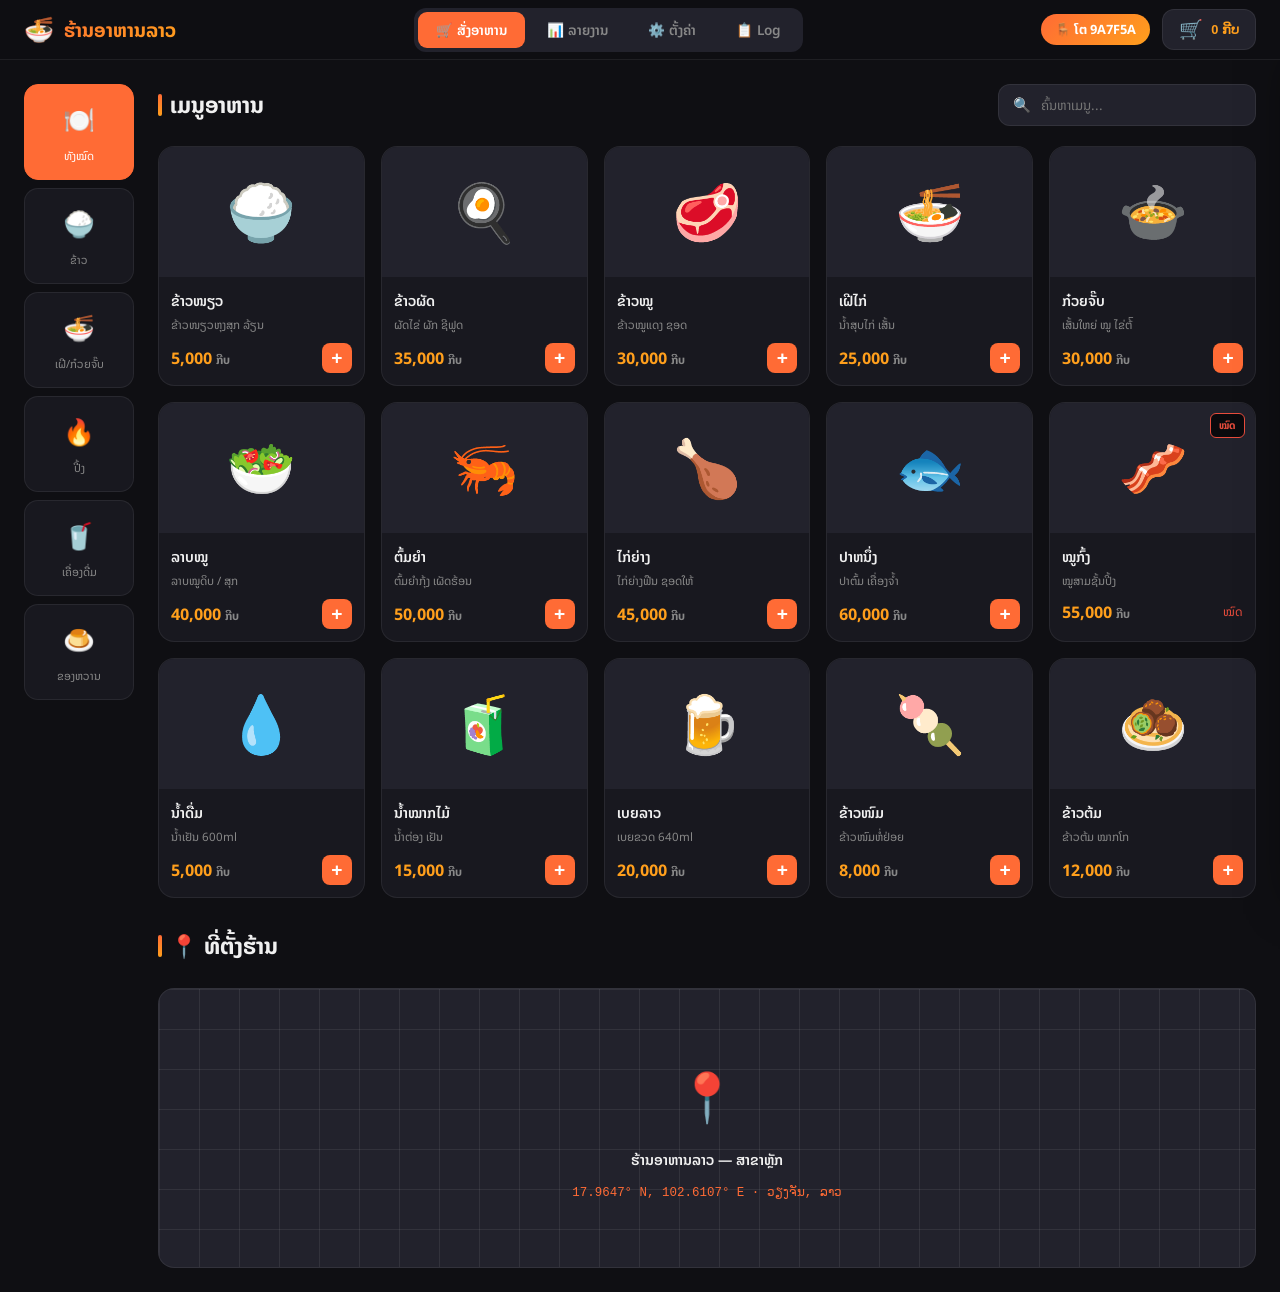
==== index.html @ a99fbfde "Add files via upload" ====
<!DOCTYPE html>
<html lang="lo">
<head>
<meta charset="UTF-8">
<meta name="viewport" content="width=device-width, initial-scale=1.0">
<title>Self-Ordering POS System</title>
<link href="https://fonts.googleapis.com/css2?family=Noto+Sans+Lao:wght@300;400;600;700&family=Noto+Sans:wght@300;400;600;700&display=swap" rel="stylesheet">
<style>
  :root {
    --bg: #0f0f13;
    --surface: #18181f;
    --surface2: #22222c;
    --accent: #ff6b35;
    --accent2: #ff9f1c;
    --green: #2ecc71;
    --red: #e74c3c;
    --blue: #3498db;
    --text: #f0f0f0;
    --muted: #888;
    --border: rgba(255,255,255,0.07);
    --radius: 16px;
    --card-shadow: 0 8px 32px rgba(0,0,0,0.4);
  }

  * { margin:0; padding:0; box-sizing:border-box; }

  body {
    font-family: 'Noto Sans Lao', 'Noto Sans', sans-serif;
    background: var(--bg);
    color: var(--text);
    min-height: 100vh;
    overflow-x: hidden;
  }

  /* ===== TOP NAV ===== */
  .topbar {
    position: fixed; top:0; left:0; right:0; z-index:100;
    background: rgba(15,15,19,0.92);
    backdrop-filter: blur(16px);
    border-bottom: 1px solid var(--border);
    display: flex; align-items: center; justify-content: space-between;
    padding: 0 24px; height: 60px;
  }

  .topbar-logo {
    display: flex; align-items: center; gap: 10px;
    font-size: 1.2rem; font-weight: 700;
    background: linear-gradient(135deg, var(--accent), var(--accent2));
    -webkit-background-clip: text; -webkit-text-fill-color: transparent;
  }

  .topbar-logo .icon { font-size: 1.5rem; -webkit-text-fill-color: initial; }

  .topbar-center {
    display: flex; align-items: center; gap: 4px;
    background: var(--surface2); border-radius: 12px; padding: 4px;
  }

  .nav-btn {
    padding: 7px 18px; border-radius: 9px; border: none; cursor: pointer;
    font-family: inherit; font-size: 0.85rem; font-weight: 600;
    color: var(--muted); background: transparent;
    transition: all 0.2s;
  }
  .nav-btn.active { background: var(--accent); color: white; }
  .nav-btn:hover:not(.active) { color: var(--text); background: var(--surface); }

  .topbar-right {
    display: flex; align-items: center; gap: 12px;
  }

  .table-badge {
    background: linear-gradient(135deg, var(--accent), var(--accent2));
    color: white; padding: 5px 14px; border-radius: 20px;
    font-size: 0.8rem; font-weight: 700;
  }

  .cart-btn {
    position: relative; background: var(--surface2);
    border: 1px solid var(--border); border-radius: 12px;
    padding: 8px 16px; cursor: pointer; color: var(--text);
    font-size: 1.2rem; transition: all 0.2s;
    display: flex; align-items: center; gap: 8px;
  }
  .cart-btn:hover { background: var(--accent); border-color: var(--accent); }
  .cart-count {
    position: absolute; top: -6px; right: -6px;
    background: var(--red); color: white;
    width: 20px; height: 20px; border-radius: 50%;
    font-size: 0.7rem; font-weight: 700;
    display: flex; align-items: center; justify-content: center;
    display: none;
  }
  .cart-total { font-size: 0.8rem; font-weight: 700; color: var(--accent2); }

  /* ===== MAIN LAYOUT ===== */
  .main { display: flex; padding-top: 60px; min-height: 100vh; }

  /* ===== PAGE MANAGER ===== */
  .page { display: none; width: 100%; padding: 24px; }
  .page.active { display: block; }

  /* ===== HOME / SELF-ORDER PAGE ===== */
  .self-order-layout { display: flex; gap: 24px; max-width: 1400px; margin: 0 auto; }

  /* Category sidebar */
  .cat-sidebar {
    width: 110px; flex-shrink: 0;
    display: flex; flex-direction: column; gap: 8px;
    position: sticky; top: 80px; height: fit-content;
  }

  .cat-item {
    display: flex; flex-direction: column; align-items: center; gap: 6px;
    padding: 14px 8px; border-radius: 14px;
    background: var(--surface); border: 1px solid var(--border);
    cursor: pointer; transition: all 0.2s; text-align: center;
  }
  .cat-item:hover { border-color: var(--accent); }
  .cat-item.active { background: var(--accent); border-color: var(--accent); }
  .cat-item .cat-icon { font-size: 1.6rem; }
  .cat-item .cat-name { font-size: 0.7rem; color: var(--muted); }
  .cat-item.active .cat-name { color: white; }

  /* Menu grid */
  .menu-area { flex: 1; }

  .section-header {
    display: flex; align-items: center; justify-content: space-between;
    margin-bottom: 20px;
  }
  .section-title {
    font-size: 1.4rem; font-weight: 700;
    display: flex; align-items: center; gap: 8px;
  }
  .section-title::before {
    content: ''; display: block;
    width: 4px; height: 22px; border-radius: 4px;
    background: linear-gradient(to bottom, var(--accent), var(--accent2));
  }

  .search-bar {
    display: flex; align-items: center; gap: 10px;
    background: var(--surface2); border: 1px solid var(--border);
    border-radius: 12px; padding: 8px 14px;
    color: var(--muted); font-size: 0.9rem;
  }
  .search-bar input {
    background: none; border: none; outline: none;
    color: var(--text); font-family: inherit; width: 200px;
  }

  .menu-grid {
    display: grid; grid-template-columns: repeat(auto-fill, minmax(170px, 1fr));
    gap: 16px;
  }

  .menu-card {
    background: var(--surface); border: 1px solid var(--border);
    border-radius: var(--radius); overflow: hidden;
    cursor: pointer; transition: all 0.25s;
    position: relative;
  }
  .menu-card:hover { transform: translateY(-4px); border-color: var(--accent); box-shadow: 0 12px 40px rgba(255,107,53,0.2); }

  .menu-img {
    width: 100%; height: 130px; object-fit: cover;
    background: var(--surface2);
    display: flex; align-items: center; justify-content: center;
    font-size: 3.5rem;
  }

  .menu-info { padding: 12px; }
  .menu-name { font-size: 0.9rem; font-weight: 600; margin-bottom: 4px; }
  .menu-desc { font-size: 0.72rem; color: var(--muted); margin-bottom: 10px; line-height: 1.4; }
  .menu-footer { display: flex; align-items: center; justify-content: space-between; }
  .menu-price { font-size: 1rem; font-weight: 700; color: var(--accent2); }
  .menu-price span { font-size: 0.72rem; color: var(--muted); }

  .add-btn {
    width: 30px; height: 30px; border-radius: 8px;
    background: var(--accent); border: none; cursor: pointer;
    color: white; font-size: 1.2rem; font-weight: 700;
    display: flex; align-items: center; justify-content: center;
    transition: all 0.2s;
  }
  .add-btn:hover { background: var(--accent2); transform: scale(1.1); }

  .sold-out-badge {
    position: absolute; top: 10px; right: 10px;
    background: rgba(0,0,0,0.7); color: var(--red);
    font-size: 0.65rem; font-weight: 700; padding: 3px 8px; border-radius: 6px;
    border: 1px solid var(--red);
  }

  /* ===== CART PANEL ===== */
  .cart-panel {
    position: fixed; right: -420px; top: 60px; bottom: 0;
    width: 400px; background: var(--surface);
    border-left: 1px solid var(--border);
    transition: right 0.35s cubic-bezier(.4,0,.2,1);
    z-index: 90; display: flex; flex-direction: column;
    box-shadow: -8px 0 40px rgba(0,0,0,0.5);
  }
  .cart-panel.open { right: 0; }

  .cart-header {
    padding: 20px; border-bottom: 1px solid var(--border);
    display: flex; align-items: center; justify-content: space-between;
  }
  .cart-title { font-size: 1.1rem; font-weight: 700; }
  .close-cart { background: var(--surface2); border: none; color: var(--muted); width: 32px; height: 32px; border-radius: 8px; cursor: pointer; font-size: 1.1rem; }

  .cart-items { flex:1; overflow-y: auto; padding: 16px; display: flex; flex-direction: column; gap: 12px; }

  .cart-item {
    display: flex; align-items: center; gap: 12px;
    background: var(--surface2); border-radius: 12px; padding: 12px;
    border: 1px solid var(--border);
  }
  .ci-emoji { font-size: 2rem; }
  .ci-info { flex: 1; }
  .ci-name { font-size: 0.88rem; font-weight: 600; }
  .ci-price { font-size: 0.8rem; color: var(--accent2); margin-top: 2px; }
  .ci-controls { display: flex; align-items: center; gap: 8px; }
  .ci-btn {
    width: 26px; height: 26px; border-radius: 6px; border: none;
    background: var(--surface); color: var(--text); cursor: pointer; font-size: 0.9rem;
    display: flex; align-items: center; justify-content: center;
  }
  .ci-btn:hover { background: var(--accent); }
  .ci-qty { font-size: 0.9rem; font-weight: 700; min-width: 20px; text-align: center; }

  .cart-empty { text-align: center; padding: 60px 20px; color: var(--muted); }
  .cart-empty .empty-icon { font-size: 4rem; margin-bottom: 12px; }

  .cart-footer { padding: 20px; border-top: 1px solid var(--border); }
  .cart-summary { margin-bottom: 16px; }
  .summary-row { display: flex; justify-content: space-between; margin-bottom: 8px; font-size: 0.88rem; color: var(--muted); }
  .summary-row.total { font-size: 1.1rem; font-weight: 700; color: var(--text); border-top: 1px solid var(--border); padding-top: 10px; }
  .summary-row.total .val { color: var(--accent2); }

  .order-btn {
    width: 100%; padding: 15px; border-radius: 14px; border: none;
    background: linear-gradient(135deg, var(--accent), var(--accent2));
    color: white; font-size: 1rem; font-weight: 700; cursor: pointer;
    font-family: inherit; transition: all 0.2s;
    display: flex; align-items: center; justify-content: center; gap: 8px;
  }
  .order-btn:hover { transform: translateY(-2px); box-shadow: 0 8px 24px rgba(255,107,53,0.4); }

  /* ===== REPORTS PAGE ===== */
  .stats-grid {
    display: grid; grid-template-columns: repeat(auto-fit, minmax(220px, 1fr));
    gap: 16px; margin-bottom: 28px;
  }

  .stat-card {
    background: var(--surface); border: 1px solid var(--border);
    border-radius: var(--radius); padding: 20px;
    position: relative; overflow: hidden;
  }
  .stat-card::before {
    content: ''; position: absolute; right: -20px; top: -20px;
    width: 80px; height: 80px; border-radius: 50%;
    background: var(--accent); opacity: 0.08;
  }
  .stat-icon { font-size: 1.8rem; margin-bottom: 10px; }
  .stat-label { font-size: 0.78rem; color: var(--muted); margin-bottom: 6px; }
  .stat-value { font-size: 1.8rem; font-weight: 700; color: var(--accent2); }
  .stat-change { font-size: 0.75rem; color: var(--green); margin-top: 4px; }

  .orders-table {
    background: var(--surface); border: 1px solid var(--border);
    border-radius: var(--radius); overflow: hidden;
  }
  .table-title { padding: 18px 20px; font-weight: 700; border-bottom: 1px solid var(--border); display: flex; justify-content: space-between; align-items: center; }

  table { width: 100%; border-collapse: collapse; }
  th {
    text-align: left; padding: 12px 20px;
    font-size: 0.75rem; color: var(--muted); text-transform: uppercase; letter-spacing: 0.05em;
    border-bottom: 1px solid var(--border);
  }
  td { padding: 14px 20px; font-size: 0.88rem; border-bottom: 1px solid rgba(255,255,255,0.04); }
  tr:last-child td { border-bottom: none; }
  tr:hover td { background: rgba(255,255,255,0.02); }

  .status-badge {
    padding: 3px 10px; border-radius: 20px; font-size: 0.72rem; font-weight: 600;
  }
  .status-done { background: rgba(46,204,113,0.15); color: var(--green); }
  .status-pending { background: rgba(255,159,28,0.15); color: var(--accent2); }
  .status-cancel { background: rgba(231,76,60,0.15); color: var(--red); }

  /* ===== SETTINGS PAGE ===== */
  .settings-layout { display: grid; grid-template-columns: 1fr 1fr; gap: 24px; max-width: 1000px; }

  .settings-card {
    background: var(--surface); border: 1px solid var(--border);
    border-radius: var(--radius); overflow: hidden;
  }
  .settings-card-header {
    padding: 18px 20px; border-bottom: 1px solid var(--border);
    font-weight: 700; display: flex; align-items: center; gap: 8px;
  }

  .form-group { padding: 16px 20px; border-bottom: 1px solid var(--border); }
  .form-label { font-size: 0.78rem; color: var(--muted); margin-bottom: 8px; }
  .form-input {
    width: 100%; background: var(--surface2); border: 1px solid var(--border);
    border-radius: 10px; padding: 10px 14px; color: var(--text);
    font-family: inherit; font-size: 0.88rem; outline: none;
    transition: border-color 0.2s;
  }
  .form-input:focus { border-color: var(--accent); }

  .save-btn {
    margin: 16px 20px; padding: 10px 24px; border-radius: 10px; border: none;
    background: var(--accent); color: white; font-weight: 700;
    font-family: inherit; cursor: pointer; font-size: 0.88rem;
    transition: all 0.2s;
  }
  .save-btn:hover { background: var(--accent2); }

  /* ===== LOG PAGE ===== */
  .log-container {
    background: var(--surface); border: 1px solid var(--border);
    border-radius: var(--radius); padding: 20px; max-height: 600px;
    overflow-y: auto; font-family: 'Courier New', monospace; font-size: 0.82rem;
  }
  .log-entry {
    padding: 8px 12px; margin-bottom: 4px; border-radius: 8px;
    border-left: 3px solid var(--border);
    animation: slideIn 0.3s ease;
  }
  .log-entry.info { border-color: var(--blue); background: rgba(52,152,219,0.06); }
  .log-entry.success { border-color: var(--green); background: rgba(46,204,113,0.06); }
  .log-entry.warning { border-color: var(--accent2); background: rgba(255,159,28,0.06); }
  .log-time { color: var(--muted); margin-right: 8px; }

  @keyframes slideIn {
    from { opacity:0; transform: translateX(-10px); }
    to { opacity:1; transform: translateX(0); }
  }

  /* ===== ORDER SUCCESS MODAL ===== */
  .modal-overlay {
    position: fixed; inset: 0; background: rgba(0,0,0,0.8);
    backdrop-filter: blur(8px); z-index: 200;
    display: none; align-items: center; justify-content: center;
  }
  .modal-overlay.show { display: flex; }
  .modal {
    background: var(--surface); border: 1px solid var(--border);
    border-radius: 24px; padding: 40px; text-align: center;
    max-width: 380px; width: 90%;
    animation: popIn 0.4s cubic-bezier(.34,1.56,.64,1);
  }
  @keyframes popIn {
    from { opacity:0; transform: scale(0.8); }
    to { opacity:1; transform: scale(1); }
  }
  .modal-icon { font-size: 4rem; margin-bottom: 16px; }
  .modal-title { font-size: 1.5rem; font-weight: 700; margin-bottom: 8px; }
  .modal-sub { color: var(--muted); font-size: 0.9rem; margin-bottom: 24px; }
  .modal-order-num {
    font-size: 2.5rem; font-weight: 700;
    color: var(--accent2); margin-bottom: 24px;
    background: var(--surface2); border-radius: 14px; padding: 16px;
  }
  .modal-close-btn {
    padding: 12px 40px; border-radius: 12px; border: none;
    background: var(--accent); color: white; font-weight: 700;
    font-family: inherit; cursor: pointer; font-size: 0.95rem;
  }

  /* ===== TOAST ===== */
  .toast-container {
    position: fixed; bottom: 24px; left: 50%; transform: translateX(-50%);
    z-index: 300; display: flex; flex-direction: column; gap: 8px; align-items: center;
  }
  .toast {
    background: var(--surface2); border: 1px solid var(--border);
    border-radius: 12px; padding: 12px 20px; font-size: 0.88rem;
    box-shadow: var(--card-shadow); display: flex; align-items: center; gap: 8px;
    animation: toastIn 0.3s ease;
  }
  @keyframes toastIn {
    from { opacity:0; transform: translateY(10px); }
    to { opacity:1; transform: translateY(0); }
  }

  /* ===== MAP SECTION ===== */
  .map-placeholder {
    background: var(--surface2); border: 1px solid var(--border);
    border-radius: var(--radius); height: 280px;
    display: flex; flex-direction: column; align-items: center; justify-content: center;
    gap: 12px; color: var(--muted); font-size: 0.9rem;
    position: relative; overflow: hidden;
    margin-top: 24px;
  }
  .map-grid {
    position: absolute; inset: 0;
    background-image: linear-gradient(var(--border) 1px, transparent 1px), linear-gradient(90deg, var(--border) 1px, transparent 1px);
    background-size: 40px 40px;
  }
  .map-pin { font-size: 3rem; z-index: 1; }
  .map-label { z-index: 1; font-weight: 600; color: var(--text); }
  .map-coord { z-index: 1; font-size: 0.78rem; color: var(--accent); font-family: monospace; }

  /* ===== SCROLL BAR ===== */
  ::-webkit-scrollbar { width: 4px; }
  ::-webkit-scrollbar-track { background: transparent; }
  ::-webkit-scrollbar-thumb { background: var(--surface2); border-radius: 4px; }

  /* ===== RESPONSIVE ===== */
  @media (max-width: 768px) {
    .cat-sidebar { flex-direction: row; overflow-x: auto; width: 100%; padding-bottom: 8px; }
    .self-order-layout { flex-direction: column; }
    .cat-item { min-width: 80px; }
    .settings-layout { grid-template-columns: 1fr; }
    .topbar-center { display: none; }
  }
</style>
</head>
<body>

<!-- TOP NAV -->
<nav class="topbar">
  <div class="topbar-logo">
    <span class="icon">🍜</span> ຮ້ານອາຫານລາວ
  </div>
  <div class="topbar-center">
    <button class="nav-btn active" onclick="showPage('order')">🛒 ສັ່ງອາຫານ</button>
    <button class="nav-btn" onclick="showPage('report')">📊 ລາຍງານ</button>
    <button class="nav-btn" onclick="showPage('settings')">⚙️ ຕັ້ງຄ່າ</button>
    <button class="nav-btn" onclick="showPage('log')">📋 Log</button>
  </div>
  <div class="topbar-right">
    <span class="table-badge">🪑 ໂຕ 9A7F5A</span>
    <button class="cart-btn" onclick="toggleCart()" id="cartBtn">
      🛒 <span class="cart-total" id="cartTotal">0 ກີບ</span>
      <span class="cart-count" id="cartCount">0</span>
    </button>
  </div>
</nav>

<!-- MAIN CONTENT -->
<div class="main">

  <!-- ===== PAGE: SELF-ORDER ===== -->
  <div class="page active" id="page-order">
    <div class="self-order-layout">

      <!-- Category Sidebar -->
      <div class="cat-sidebar">
        <div class="cat-item active" onclick="filterCat('all', this)">
          <span class="cat-icon">🍽️</span>
          <span class="cat-name">ທັງໝົດ</span>
        </div>
        <div class="cat-item" onclick="filterCat('rice', this)">
          <span class="cat-icon">🍚</span>
          <span class="cat-name">ຂ້າວ</span>
        </div>
        <div class="cat-item" onclick="filterCat('noodle', this)">
          <span class="cat-icon">🍜</span>
          <span class="cat-name">ເຝີ/ກ໋ວຍຈັ໊ບ</span>
        </div>
        <div class="cat-item" onclick="filterCat('grill', this)">
          <span class="cat-icon">🔥</span>
          <span class="cat-name">ປີ້ງ</span>
        </div>
        <div class="cat-item" onclick="filterCat('drink', this)">
          <span class="cat-icon">🥤</span>
          <span class="cat-name">ເຄື່ອງດື່ມ</span>
        </div>
        <div class="cat-item" onclick="filterCat('dessert', this)">
          <span class="cat-icon">🍮</span>
          <span class="cat-name">ຂອງຫວານ</span>
        </div>
      </div>

      <!-- Menu Area -->
      <div class="menu-area">
        <div class="section-header">
          <div class="section-title">ເມນູອາຫານ</div>
          <div class="search-bar">
            🔍 <input type="text" placeholder="ຄົ້ນຫາເມນູ..." oninput="searchMenu(this.value)">
          </div>
        </div>

        <div class="menu-grid" id="menuGrid"></div>

        <!-- Map Section -->
        <div id="page-order-map">
          <div class="section-title" style="margin-top:30px; margin-bottom:14px;">📍 ທີ່ຕັ້ງຮ້ານ</div>
          <div class="map-placeholder">
            <div class="map-grid"></div>
            <div class="map-pin">📍</div>
            <div class="map-label">ຮ້ານອາຫານລາວ — ສາຂາຫຼັກ</div>
            <div class="map-coord">17.9647° N, 102.6107° E · ວຽງຈັນ, ລາວ</div>
          </div>
        </div>
      </div>
    </div>
  </div>

  <!-- ===== PAGE: REPORT ===== -->
  <div class="page" id="page-report">
    <div class="section-title" style="margin-bottom:24px;">📊 ລາຍງານການຂາຍ</div>

    <div class="stats-grid">
      <div class="stat-card">
        <div class="stat-icon">💰</div>
        <div class="stat-label">ລາຍຮັບວັນນີ້</div>
        <div class="stat-value" id="todayRevenue">0</div>
        <div class="stat-change">ກີບ</div>
      </div>
      <div class="stat-card">
        <div class="stat-icon">📦</div>
        <div class="stat-label">ຄຳສັ່ງທັງໝົດ</div>
        <div class="stat-value" id="totalOrders">0</div>
        <div class="stat-change">ລາຍການ</div>
      </div>
      <div class="stat-card">
        <div class="stat-icon">🏆</div>
        <div class="stat-label">ເມນູຂາຍດີ</div>
        <div class="stat-value" style="font-size:1.1rem" id="topItem">—</div>
        <div class="stat-change">ສິນຄ້າຍອດນິຍົມ</div>
      </div>
      <div class="stat-card">
        <div class="stat-icon">👥</div>
        <div class="stat-label">ໂຕໃຊ້ງານ</div>
        <div class="stat-value">1</div>
        <div class="stat-change">ຕາຕາລາງ online</div>
      </div>
    </div>

    <div class="orders-table">
      <div class="table-title">
        ລາຍການສັ່ງຊື້ <span id="orderCount" style="color:var(--muted);font-size:0.85rem">0 ລາຍການ</span>
      </div>
      <table>
        <thead>
          <tr>
            <th>Order #</th>
            <th>ໂຕ</th>
            <th>ລາຍການ</th>
            <th>ລວມ</th>
            <th>ເວລາ</th>
            <th>ສະຖານະ</th>
          </tr>
        </thead>
        <tbody id="ordersTable">
          <tr><td colspan="6" style="text-align:center;color:var(--muted);padding:40px">ຍັງບໍ່ມີຄຳສັ່ງ</td></tr>
        </tbody>
      </table>
    </div>
  </div>

  <!-- ===== PAGE: SETTINGS ===== -->
  <div class="page" id="page-settings">
    <div class="section-title" style="margin-bottom:24px;">⚙️ ການຕັ້ງຄ່າ</div>
    <div class="settings-layout">
      <div class="settings-card">
        <div class="settings-card-header">🏪 ຂໍ້ມູນຮ້ານ</div>
        <div class="form-group">
          <div class="form-label">ຊື່ຮ້ານ</div>
          <input class="form-input" value="ຮ້ານອາຫານລາວ">
        </div>
        <div class="form-group">
          <div class="form-label">ໂທລະສັບ</div>
          <input class="form-input" value="020 xxxx xxxx">
        </div>
        <div class="form-group">
          <div class="form-label">ທີ່ຢູ່</div>
          <input class="form-input" value="ວຽງຈັນ, ລາວ">
        </div>
        <button class="save-btn" onclick="showToast('✅ ບັນທຶກຂໍ້ມູນຮ້ານສຳເລັດ')">💾 ບັນທຶກ</button>
      </div>

      <div class="settings-card">
        <div class="settings-card-header">➕ ເພີ່ມສິນຄ້າ</div>
        <div class="form-group">
          <div class="form-label">ຊື່ເມນູ</div>
          <input class="form-input" id="newItemName" placeholder="ເຊັ່ນ: ຂ້າວໜຽວ">
        </div>
        <div class="form-group">
          <div class="form-label">ລາຄາ (ກີບ)</div>
          <input class="form-input" id="newItemPrice" type="number" placeholder="15000">
        </div>
        <div class="form-group">
          <div class="form-label">ໝວດໝູ່</div>
          <select class="form-input" id="newItemCat">
            <option value="rice">ຂ້າວ</option>
            <option value="noodle">ເຝີ/ກ໋ວຍຈັ໊ບ</option>
            <option value="grill">ປີ້ງ</option>
            <option value="drink">ເຄື່ອງດື່ມ</option>
            <option value="dessert">ຂອງຫວານ</option>
          </select>
        </div>
        <button class="save-btn" onclick="addNewItem()">➕ ເພີ່ມສິນຄ້າ</button>
      </div>

      <div class="settings-card">
        <div class="settings-card-header">👤 ການຈັດການຜູ້ໃຊ້</div>
        <div class="form-group">
          <div class="form-label">ຊື່ຜູ້ໃຊ້</div>
          <input class="form-input" value="admin">
        </div>
        <div class="form-group">
          <div class="form-label">ລະຫັດຜ່ານໃໝ່</div>
          <input class="form-input" type="password" placeholder="••••••••">
        </div>
        <button class="save-btn" onclick="showToast('✅ ອັບເດດຂໍ້ມູນຜູ້ໃຊ້ສຳເລັດ')">💾 ອັບເດດ</button>
      </div>

      <div class="settings-card">
        <div class="settings-card-header">🗃️ ຈັດການຖານຂໍ້ມູນ</div>
        <div class="form-group" style="padding-top:20px;">
          <button class="save-btn" style="margin:0;background:var(--blue)" onclick="showToast('💾 ສຳຮອງຂໍ້ມູນສຳເລັດ')">💾 ສຳຮອງຂໍ້ມູນ</button>
        </div>
        <div class="form-group">
          <button class="save-btn" style="margin:0;background:var(--red)" onclick="if(confirm('ລຶບຂໍ້ມູນທັງໝົດ?')) showToast('🗑️ ລຶບຂໍ້ມູນສຳເລັດ')">🗑️ ລຶບຂໍ້ມູນ</button>
        </div>
        <div class="form-group">
          <div class="form-label">ເວີຊັ່ນລະບົບ</div>
          <div style="color:var(--accent2);font-size:0.88rem;margin-top:4px;">v1.0.0 — Self-Ordering POS</div>
        </div>
      </div>
    </div>
  </div>

  <!-- ===== PAGE: LOG ===== -->
  <div class="page" id="page-log">
    <div style="display:flex;align-items:center;justify-content:space-between;margin-bottom:20px;">
      <div class="section-title">📋 ບັນທຶກການໃຊ້ງານ</div>
      <button class="save-btn" style="margin:0" onclick="clearLogs()">🗑️ ລ້າງ Log</button>
    </div>
    <div class="log-container" id="logContainer">
      <!-- logs go here -->
    </div>
  </div>

</div>

<!-- ===== CART PANEL ===== -->
<div class="cart-panel" id="cartPanel">
  <div class="cart-header">
    <div class="cart-title">🛒 ລາຍການສັ່ງ</div>
    <button class="close-cart" onclick="toggleCart()">✕</button>
  </div>
  <div class="cart-items" id="cartItems">
    <div class="cart-empty">
      <div class="empty-icon">🛒</div>
      ຍັງບໍ່ມີລາຍການ<br>ກະລຸນາເລືອກອາຫານ
    </div>
  </div>
  <div class="cart-footer">
    <div class="cart-summary">
      <div class="summary-row"><span>ຈຳນວນ</span><span id="sumQty">0 ລາຍການ</span></div>
      <div class="summary-row"><span>ລາຄາ</span><span id="sumSubtotal">0 ກີບ</span></div>
      <div class="summary-row"><span>VAT (7%)</span><span id="sumVat">0 ກີບ</span></div>
      <div class="summary-row total"><span>ລວມທັງໝົດ</span><span class="val" id="sumTotal">0 ກີບ</span></div>
    </div>
    <button class="order-btn" onclick="placeOrder()">✅ ຢືນຢັນການສັ່ງ</button>
  </div>
</div>

<!-- ===== ORDER SUCCESS MODAL ===== -->
<div class="modal-overlay" id="modal">
  <div class="modal">
    <div class="modal-icon">🎉</div>
    <div class="modal-title">ສັ່ງສຳເລັດ!</div>
    <div class="modal-sub">ທ່ານໄດ້ສັ່ງອາຫານສຳເລັດ ກະລຸນາລໍຖ້າ...</div>
    <div class="modal-order-num" id="modalOrderNum">#0001</div>
    <button class="modal-close-btn" onclick="closeModal()">ຕົກລົງ</button>
  </div>
</div>

<!-- ===== TOAST ===== -->
<div class="toast-container" id="toastContainer"></div>

<script>
// ===== DATA =====
let menuItems = [
  { id:1, name:'ຂ້າວໜຽວ', desc:'ຂ້າວໜຽວຫຸງສຸກ ລ້ຽນ', price:5000, cat:'rice', emoji:'🍚', soldOut:false },
  { id:2, name:'ຂ້າວຜັດ', desc:'ຜັດໄຂ່ ຜັກ ຊີຟູດ', price:35000, cat:'rice', emoji:'🍳', soldOut:false },
  { id:3, name:'ຂ້າວໝູ', desc:'ຂ້າວໝູແດງ ຊອດ', price:30000, cat:'rice', emoji:'🥩', soldOut:false },
  { id:4, name:'ເຝີໄກ່', desc:'ນ້ຳສຸບໄກ່ ເສັ້ນ', price:25000, cat:'noodle', emoji:'🍜', soldOut:false },
  { id:5, name:'ກ໋ວຍຈັ໊ບ', desc:'ເສັ້ນໃຫຍ່ ໝູ ໄຂ່ຕ້ົ', price:30000, cat:'noodle', emoji:'🍲', soldOut:false },
  { id:6, name:'ລາບໝູ', desc:'ລາບໝູດິບ / ສຸກ', price:40000, cat:'rice', emoji:'🥗', soldOut:false },
  { id:7, name:'ຕົ້ມຍຳ', desc:'ຕົ້ມຍຳກຸ້ງ ເຜັດຮ້ອນ', price:50000, cat:'rice', emoji:'🦐', soldOut:false },
  { id:8, name:'ໄກ່ຍ່າງ', desc:'ໄກ່ຍ່າງຟືນ ຊອດໃຫ້', price:45000, cat:'grill', emoji:'🍗', soldOut:false },
  { id:9, name:'ປາຫນຶ່ງ', desc:'ປາຕົ້ມ ເຄື່ອງຈ້ຳ', price:60000, cat:'grill', emoji:'🐟', soldOut:false },
  { id:10, name:'ໝູກົ້ງ', desc:'ໝູສາມຊັ້ນປີ້ງ', price:55000, cat:'grill', emoji:'🥓', soldOut:true },
  { id:11, name:'ນ້ຳດື່ມ', desc:'ນ້ຳເຢັນ 600ml', price:5000, cat:'drink', emoji:'💧', soldOut:false },
  { id:12, name:'ນ້ຳໝາກໄມ້', desc:'ນ້ຳຕ່ອງ ເຢັນ', price:15000, cat:'drink', emoji:'🧃', soldOut:false },
  { id:13, name:'ເບຍລາວ', desc:'ເບຍຂວດ 640ml', price:20000, cat:'drink', emoji:'🍺', soldOut:false },
  { id:14, name:'ຂ້າວໜົມ', desc:'ຂ້າວໜົມຫໍ່ຢ່ອຍ', price:8000, cat:'dessert', emoji:'🍡', soldOut:false },
  { id:15, name:'ຂ້າວຕ້ມ', desc:'ຂ້າວຕ້ມ ໝາກໂກ', price:12000, cat:'dessert', emoji:'🧆', soldOut:false },
];

let cart = [];
let orderHistory = [];
let orderNum = 1;
let currentCat = 'all';
let searchQuery = '';

// ===== INIT =====
function init() {
  renderMenu();
  addLog('ຜູ້ໃຊ້ເຂົ້າໃຊ້ລະບົບ POS', 'info');
  addLog('ໂຕ 9A7F5A ເຊື່ອມຕໍ່ສຳເລັດ', 'success');
  addLog('ໂຫລດເມນູ ' + menuItems.length + ' ລາຍການ', 'info');
}

// ===== PAGES =====
function showPage(page) {
  document.querySelectorAll('.page').forEach(p => p.classList.remove('active'));
  document.querySelectorAll('.nav-btn').forEach(b => b.classList.remove('active'));
  document.getElementById('page-' + page).classList.add('active');
  event.target.classList.add('active');
  if (page === 'report') updateReport();
  addLog('ເຂົ້າໜ້າ: ' + page, 'info');
}

// ===== MENU =====
function renderMenu() {
  const grid = document.getElementById('menuGrid');
  const filtered = menuItems.filter(item => {
    const matchCat = currentCat === 'all' || item.cat === currentCat;
    const matchSearch = item.name.toLowerCase().includes(searchQuery) || item.desc.toLowerCase().includes(searchQuery);
    return matchCat && matchSearch;
  });

  if (filtered.length === 0) {
    grid.innerHTML = `<div style="color:var(--muted);grid-column:1/-1;text-align:center;padding:40px">ບໍ່ພົບເມນູ</div>`;
    return;
  }

  grid.innerHTML = filtered.map(item => `
    <div class="menu-card" onclick="${item.soldOut ? '' : 'addToCart(' + item.id + ')'}">
      ${item.soldOut ? '<div class="sold-out-badge">ໝົດ</div>' : ''}
      <div class="menu-img">${item.emoji}</div>
      <div class="menu-info">
        <div class="menu-name">${item.name}</div>
        <div class="menu-desc">${item.desc}</div>
        <div class="menu-footer">
          <div class="menu-price">${fmt(item.price)} <span>ກີບ</span></div>
          ${item.soldOut ? '<span style="color:var(--red);font-size:0.75rem">ໝົດ</span>' : '<button class="add-btn">+</button>'}
        </div>
      </div>
    </div>
  `).join('');
}

function filterCat(cat, el) {
  currentCat = cat;
  document.querySelectorAll('.cat-item').forEach(c => c.classList.remove('active'));
  el.classList.add('active');
  renderMenu();
}

function searchMenu(val) {
  searchQuery = val.toLowerCase();
  renderMenu();
}

// ===== CART =====
function addToCart(id) {
  const item = menuItems.find(m => m.id === id);
  const existing = cart.find(c => c.id === id);
  if (existing) { existing.qty++; }
  else { cart.push({ ...item, qty: 1 }); }
  updateCartUI();
  showToast('✅ ເພີ່ມ ' + item.name + ' ລົງລາຍການ');
  addLog('ເພີ່ມ: ' + item.name + ' x1', 'success');
}

function changeQty(id, delta) {
  const idx = cart.findIndex(c => c.id === id);
  if (idx === -1) return;
  cart[idx].qty += delta;
  if (cart[idx].qty <= 0) cart.splice(idx, 1);
  updateCartUI();
}

function updateCartUI() {
  const total = cart.reduce((s, c) => s + c.price * c.qty, 0);
  const qty = cart.reduce((s, c) => s + c.qty, 0);
  const vat = Math.round(total * 0.07);
  const grandTotal = total + vat;

  document.getElementById('cartTotal').textContent = fmt(grandTotal) + ' ກີບ';
  const cnt = document.getElementById('cartCount');
  cnt.style.display = qty > 0 ? 'flex' : 'none';
  cnt.textContent = qty;

  document.getElementById('sumQty').textContent = qty + ' ລາຍການ';
  document.getElementById('sumSubtotal').textContent = fmt(total) + ' ກີບ';
  document.getElementById('sumVat').textContent = fmt(vat) + ' ກີບ';
  document.getElementById('sumTotal').textContent = fmt(grandTotal) + ' ກີບ';

  const ci = document.getElementById('cartItems');
  if (cart.length === 0) {
    ci.innerHTML = `<div class="cart-empty"><div class="empty-icon">🛒</div>ຍັງບໍ່ມີລາຍການ<br>ກະລຸນາເລືອກອາຫານ</div>`;
    return;
  }
  ci.innerHTML = cart.map(c => `
    <div class="cart-item">
      <div class="ci-emoji">${c.emoji}</div>
      <div class="ci-info">
        <div class="ci-name">${c.name}</div>
        <div class="ci-price">${fmt(c.price * c.qty)} ກີບ</div>
      </div>
      <div class="ci-controls">
        <button class="ci-btn" onclick="changeQty(${c.id},-1)">−</button>
        <span class="ci-qty">${c.qty}</span>
        <button class="ci-btn" onclick="changeQty(${c.id},1)">+</button>
      </div>
    </div>
  `).join('');
}

function toggleCart() {
  document.getElementById('cartPanel').classList.toggle('open');
}

// ===== ORDER =====
function placeOrder() {
  if (cart.length === 0) { showToast('⚠️ ກາລຸນາເລືອກອາຫານກ່ອນ'); return; }
  const total = cart.reduce((s, c) => s + c.price * c.qty, 0);
  const vat = Math.round(total * 0.07);
  const grandTotal = total + vat;
  const num = String(orderNum).padStart(4, '0');

  orderHistory.push({
    num, table:'9A7F5A',
    items: cart.map(c => c.name + ' x' + c.qty).join(', '),
    total: grandTotal,
    time: new Date().toLocaleTimeString(),
    status: 'pending'
  });

  addLog('ສັ່ງ Order #' + num + ' ລວມ ' + fmt(grandTotal) + ' ກີບ', 'success');

  // mark pending → done after 3s
  setTimeout(() => {
    const o = orderHistory.find(o => o.num === num);
    if (o) { o.status = 'done'; updateReport(); addLog('Order #' + num + ' ສຳເລັດ', 'success'); }
  }, 3000);

  orderNum++;
  document.getElementById('modalOrderNum').textContent = '#' + num;
  document.getElementById('modal').classList.add('show');
  cart = [];
  updateCartUI();
  document.getElementById('cartPanel').classList.remove('open');
}

function closeModal() {
  document.getElementById('modal').classList.remove('show');
}

// ===== REPORT =====
function updateReport() {
  const total = orderHistory.reduce((s, o) => s + o.total, 0);
  document.getElementById('todayRevenue').textContent = fmt(total);
  document.getElementById('totalOrders').textContent = orderHistory.length;
  document.getElementById('orderCount').textContent = orderHistory.length + ' ລາຍການ';

  // Top item
  const freq = {};
  orderHistory.forEach(o => { o.items.split(', ').forEach(i => { const n = i.split(' x')[0]; freq[n] = (freq[n]||0)+1; }); });
  const top = Object.entries(freq).sort((a,b) => b[1]-a[1])[0];
  document.getElementById('topItem').textContent = top ? top[0] : '—';

  const tbody = document.getElementById('ordersTable');
  if (orderHistory.length === 0) {
    tbody.innerHTML = '<tr><td colspan="6" style="text-align:center;color:var(--muted);padding:40px">ຍັງບໍ່ມີຄຳສັ່ງ</td></tr>';
    return;
  }
  tbody.innerHTML = [...orderHistory].reverse().map(o => `
    <tr>
      <td><b>#${o.num}</b></td>
      <td><span style="color:var(--accent2)">${o.table}</span></td>
      <td style="color:var(--muted);font-size:0.8rem;max-width:200px;overflow:hidden;text-overflow:ellipsis;white-space:nowrap">${o.items}</td>
      <td><b>${fmt(o.total)}</b> ກີບ</td>
      <td style="color:var(--muted)">${o.time}</td>
      <td><span class="status-badge ${o.status === 'done' ? 'status-done' : o.status === 'cancel' ? 'status-cancel' : 'status-pending'}">
        ${o.status === 'done' ? '✅ ສຳເລັດ' : o.status === 'cancel' ? '❌ ຍົກເລີກ' : '⏳ ລໍຖ້າ'}
      </span></td>
    </tr>
  `).join('');
}

// ===== SETTINGS: ADD ITEM =====
function addNewItem() {
  const name = document.getElementById('newItemName').value.trim();
  const price = parseInt(document.getElementById('newItemPrice').value);
  const cat = document.getElementById('newItemCat').value;
  if (!name || isNaN(price)) { showToast('⚠️ ກາລຸນາໃສ່ຂໍ້ມູນໃຫ້ຄົບ'); return; }
  const emojis = { rice:'🍽️', noodle:'🍜', grill:'🔥', drink:'🥤', dessert:'🍮' };
  menuItems.push({ id: Date.now(), name, desc: 'ເມນູໃໝ່', price, cat, emoji: emojis[cat], soldOut: false });
  document.getElementById('newItemName').value = '';
  document.getElementById('newItemPrice').value = '';
  showToast('✅ ເພີ່ມ ' + name + ' ສຳເລັດ');
  addLog('ເພີ່ມສິນຄ້າໃໝ່: ' + name + ' (' + fmt(price) + ' ກີບ)', 'success');
}

// ===== LOG =====
const logEl = document.getElementById('logContainer');
function addLog(msg, type = 'info') {
  const time = new Date().toLocaleTimeString();
  const div = document.createElement('div');
  div.className = 'log-entry ' + type;
  div.innerHTML = `<span class="log-time">[${time}]</span>${msg}`;
  logEl.insertBefore(div, logEl.firstChild);
}
function clearLogs() {
  logEl.innerHTML = '';
  showToast('🗑️ ລ້າງ Log ສຳເລັດ');
}

// ===== TOAST =====
function showToast(msg) {
  const tc = document.getElementById('toastContainer');
  const t = document.createElement('div');
  t.className = 'toast';
  t.textContent = msg;
  tc.appendChild(t);
  setTimeout(() => t.remove(), 2500);
}

// ===== UTILS =====
function fmt(n) {
  return n.toString().replace(/\B(?=(\d{3})+(?!\d))/g, ',');
}

// ===== START =====
init();
</script>
</body>
</html>
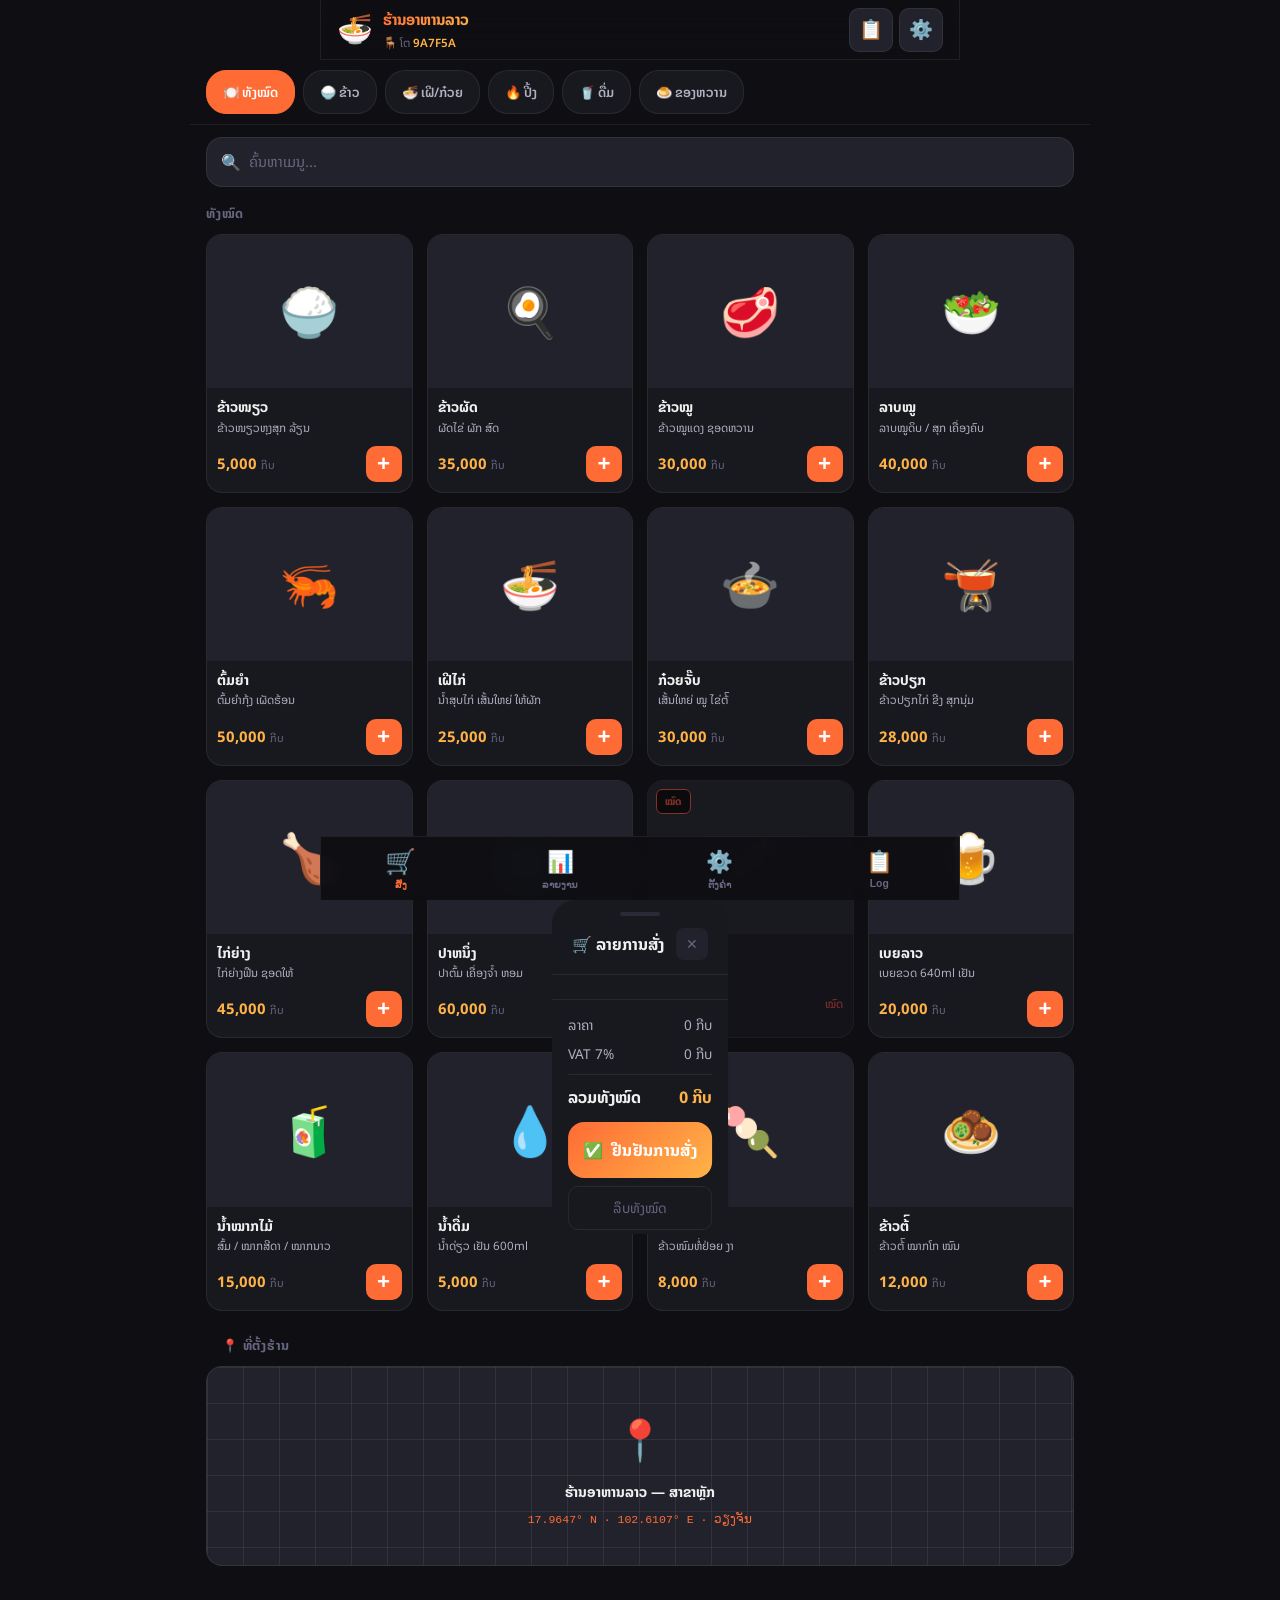
==== commit b39e3736: "up to date with 'origin/main'." ====
--- a/index.html
+++ b/index.html
@@ -1,946 +1,291 @@
 <!DOCTYPE html>
 <html lang="lo">
 <head>
-<meta charset="UTF-8">
-<meta name="viewport" content="width=device-width, initial-scale=1.0">
-<title>Self-Ordering POS System</title>
-<link href="https://fonts.googleapis.com/css2?family=Noto+Sans+Lao:wght@300;400;600;700&family=Noto+Sans:wght@300;400;600;700&display=swap" rel="stylesheet">
-<style>
-  :root {
-    --bg: #0f0f13;
-    --surface: #18181f;
-    --surface2: #22222c;
-    --accent: #ff6b35;
-    --accent2: #ff9f1c;
-    --green: #2ecc71;
-    --red: #e74c3c;
-    --blue: #3498db;
-    --text: #f0f0f0;
-    --muted: #888;
-    --border: rgba(255,255,255,0.07);
-    --radius: 16px;
-    --card-shadow: 0 8px 32px rgba(0,0,0,0.4);
-  }
-
-  * { margin:0; padding:0; box-sizing:border-box; }
-
-  body {
-    font-family: 'Noto Sans Lao', 'Noto Sans', sans-serif;
-    background: var(--bg);
-    color: var(--text);
-    min-height: 100vh;
-    overflow-x: hidden;
-  }
-
-  /* ===== TOP NAV ===== */
-  .topbar {
-    position: fixed; top:0; left:0; right:0; z-index:100;
-    background: rgba(15,15,19,0.92);
-    backdrop-filter: blur(16px);
-    border-bottom: 1px solid var(--border);
-    display: flex; align-items: center; justify-content: space-between;
-    padding: 0 24px; height: 60px;
-  }
-
-  .topbar-logo {
-    display: flex; align-items: center; gap: 10px;
-    font-size: 1.2rem; font-weight: 700;
-    background: linear-gradient(135deg, var(--accent), var(--accent2));
-    -webkit-background-clip: text; -webkit-text-fill-color: transparent;
-  }
-
-  .topbar-logo .icon { font-size: 1.5rem; -webkit-text-fill-color: initial; }
-
-  .topbar-center {
-    display: flex; align-items: center; gap: 4px;
-    background: var(--surface2); border-radius: 12px; padding: 4px;
-  }
-
-  .nav-btn {
-    padding: 7px 18px; border-radius: 9px; border: none; cursor: pointer;
-    font-family: inherit; font-size: 0.85rem; font-weight: 600;
-    color: var(--muted); background: transparent;
-    transition: all 0.2s;
-  }
-  .nav-btn.active { background: var(--accent); color: white; }
-  .nav-btn:hover:not(.active) { color: var(--text); background: var(--surface); }
-
-  .topbar-right {
-    display: flex; align-items: center; gap: 12px;
-  }
-
-  .table-badge {
-    background: linear-gradient(135deg, var(--accent), var(--accent2));
-    color: white; padding: 5px 14px; border-radius: 20px;
-    font-size: 0.8rem; font-weight: 700;
-  }
-
-  .cart-btn {
-    position: relative; background: var(--surface2);
-    border: 1px solid var(--border); border-radius: 12px;
-    padding: 8px 16px; cursor: pointer; color: var(--text);
-    font-size: 1.2rem; transition: all 0.2s;
-    display: flex; align-items: center; gap: 8px;
-  }
-  .cart-btn:hover { background: var(--accent); border-color: var(--accent); }
-  .cart-count {
-    position: absolute; top: -6px; right: -6px;
-    background: var(--red); color: white;
-    width: 20px; height: 20px; border-radius: 50%;
-    font-size: 0.7rem; font-weight: 700;
-    display: flex; align-items: center; justify-content: center;
-    display: none;
-  }
-  .cart-total { font-size: 0.8rem; font-weight: 700; color: var(--accent2); }
-
-  /* ===== MAIN LAYOUT ===== */
-  .main { display: flex; padding-top: 60px; min-height: 100vh; }
-
-  /* ===== PAGE MANAGER ===== */
-  .page { display: none; width: 100%; padding: 24px; }
-  .page.active { display: block; }
-
-  /* ===== HOME / SELF-ORDER PAGE ===== */
-  .self-order-layout { display: flex; gap: 24px; max-width: 1400px; margin: 0 auto; }
-
-  /* Category sidebar */
-  .cat-sidebar {
-    width: 110px; flex-shrink: 0;
-    display: flex; flex-direction: column; gap: 8px;
-    position: sticky; top: 80px; height: fit-content;
-  }
-
-  .cat-item {
-    display: flex; flex-direction: column; align-items: center; gap: 6px;
-    padding: 14px 8px; border-radius: 14px;
-    background: var(--surface); border: 1px solid var(--border);
-    cursor: pointer; transition: all 0.2s; text-align: center;
-  }
-  .cat-item:hover { border-color: var(--accent); }
-  .cat-item.active { background: var(--accent); border-color: var(--accent); }
-  .cat-item .cat-icon { font-size: 1.6rem; }
-  .cat-item .cat-name { font-size: 0.7rem; color: var(--muted); }
-  .cat-item.active .cat-name { color: white; }
-
-  /* Menu grid */
-  .menu-area { flex: 1; }
-
-  .section-header {
-    display: flex; align-items: center; justify-content: space-between;
-    margin-bottom: 20px;
-  }
-  .section-title {
-    font-size: 1.4rem; font-weight: 700;
-    display: flex; align-items: center; gap: 8px;
-  }
-  .section-title::before {
-    content: ''; display: block;
-    width: 4px; height: 22px; border-radius: 4px;
-    background: linear-gradient(to bottom, var(--accent), var(--accent2));
-  }
-
-  .search-bar {
-    display: flex; align-items: center; gap: 10px;
-    background: var(--surface2); border: 1px solid var(--border);
-    border-radius: 12px; padding: 8px 14px;
-    color: var(--muted); font-size: 0.9rem;
-  }
-  .search-bar input {
-    background: none; border: none; outline: none;
-    color: var(--text); font-family: inherit; width: 200px;
-  }
-
-  .menu-grid {
-    display: grid; grid-template-columns: repeat(auto-fill, minmax(170px, 1fr));
-    gap: 16px;
-  }
-
-  .menu-card {
-    background: var(--surface); border: 1px solid var(--border);
-    border-radius: var(--radius); overflow: hidden;
-    cursor: pointer; transition: all 0.25s;
-    position: relative;
-  }
-  .menu-card:hover { transform: translateY(-4px); border-color: var(--accent); box-shadow: 0 12px 40px rgba(255,107,53,0.2); }
-
-  .menu-img {
-    width: 100%; height: 130px; object-fit: cover;
-    background: var(--surface2);
-    display: flex; align-items: center; justify-content: center;
-    font-size: 3.5rem;
-  }
-
-  .menu-info { padding: 12px; }
-  .menu-name { font-size: 0.9rem; font-weight: 600; margin-bottom: 4px; }
-  .menu-desc { font-size: 0.72rem; color: var(--muted); margin-bottom: 10px; line-height: 1.4; }
-  .menu-footer { display: flex; align-items: center; justify-content: space-between; }
-  .menu-price { font-size: 1rem; font-weight: 700; color: var(--accent2); }
-  .menu-price span { font-size: 0.72rem; color: var(--muted); }
-
-  .add-btn {
-    width: 30px; height: 30px; border-radius: 8px;
-    background: var(--accent); border: none; cursor: pointer;
-    color: white; font-size: 1.2rem; font-weight: 700;
-    display: flex; align-items: center; justify-content: center;
-    transition: all 0.2s;
-  }
-  .add-btn:hover { background: var(--accent2); transform: scale(1.1); }
-
-  .sold-out-badge {
-    position: absolute; top: 10px; right: 10px;
-    background: rgba(0,0,0,0.7); color: var(--red);
-    font-size: 0.65rem; font-weight: 700; padding: 3px 8px; border-radius: 6px;
-    border: 1px solid var(--red);
-  }
-
-  /* ===== CART PANEL ===== */
-  .cart-panel {
-    position: fixed; right: -420px; top: 60px; bottom: 0;
-    width: 400px; background: var(--surface);
-    border-left: 1px solid var(--border);
-    transition: right 0.35s cubic-bezier(.4,0,.2,1);
-    z-index: 90; display: flex; flex-direction: column;
-    box-shadow: -8px 0 40px rgba(0,0,0,0.5);
-  }
-  .cart-panel.open { right: 0; }
-
-  .cart-header {
-    padding: 20px; border-bottom: 1px solid var(--border);
-    display: flex; align-items: center; justify-content: space-between;
-  }
-  .cart-title { font-size: 1.1rem; font-weight: 700; }
-  .close-cart { background: var(--surface2); border: none; color: var(--muted); width: 32px; height: 32px; border-radius: 8px; cursor: pointer; font-size: 1.1rem; }
-
-  .cart-items { flex:1; overflow-y: auto; padding: 16px; display: flex; flex-direction: column; gap: 12px; }
-
-  .cart-item {
-    display: flex; align-items: center; gap: 12px;
-    background: var(--surface2); border-radius: 12px; padding: 12px;
-    border: 1px solid var(--border);
-  }
-  .ci-emoji { font-size: 2rem; }
-  .ci-info { flex: 1; }
-  .ci-name { font-size: 0.88rem; font-weight: 600; }
-  .ci-price { font-size: 0.8rem; color: var(--accent2); margin-top: 2px; }
-  .ci-controls { display: flex; align-items: center; gap: 8px; }
-  .ci-btn {
-    width: 26px; height: 26px; border-radius: 6px; border: none;
-    background: var(--surface); color: var(--text); cursor: pointer; font-size: 0.9rem;
-    display: flex; align-items: center; justify-content: center;
-  }
-  .ci-btn:hover { background: var(--accent); }
-  .ci-qty { font-size: 0.9rem; font-weight: 700; min-width: 20px; text-align: center; }
-
-  .cart-empty { text-align: center; padding: 60px 20px; color: var(--muted); }
-  .cart-empty .empty-icon { font-size: 4rem; margin-bottom: 12px; }
-
-  .cart-footer { padding: 20px; border-top: 1px solid var(--border); }
-  .cart-summary { margin-bottom: 16px; }
-  .summary-row { display: flex; justify-content: space-between; margin-bottom: 8px; font-size: 0.88rem; color: var(--muted); }
-  .summary-row.total { font-size: 1.1rem; font-weight: 700; color: var(--text); border-top: 1px solid var(--border); padding-top: 10px; }
-  .summary-row.total .val { color: var(--accent2); }
-
-  .order-btn {
-    width: 100%; padding: 15px; border-radius: 14px; border: none;
-    background: linear-gradient(135deg, var(--accent), var(--accent2));
-    color: white; font-size: 1rem; font-weight: 700; cursor: pointer;
-    font-family: inherit; transition: all 0.2s;
-    display: flex; align-items: center; justify-content: center; gap: 8px;
-  }
-  .order-btn:hover { transform: translateY(-2px); box-shadow: 0 8px 24px rgba(255,107,53,0.4); }
-
-  /* ===== REPORTS PAGE ===== */
-  .stats-grid {
-    display: grid; grid-template-columns: repeat(auto-fit, minmax(220px, 1fr));
-    gap: 16px; margin-bottom: 28px;
-  }
-
-  .stat-card {
-    background: var(--surface); border: 1px solid var(--border);
-    border-radius: var(--radius); padding: 20px;
-    position: relative; overflow: hidden;
-  }
-  .stat-card::before {
-    content: ''; position: absolute; right: -20px; top: -20px;
-    width: 80px; height: 80px; border-radius: 50%;
-    background: var(--accent); opacity: 0.08;
-  }
-  .stat-icon { font-size: 1.8rem; margin-bottom: 10px; }
-  .stat-label { font-size: 0.78rem; color: var(--muted); margin-bottom: 6px; }
-  .stat-value { font-size: 1.8rem; font-weight: 700; color: var(--accent2); }
-  .stat-change { font-size: 0.75rem; color: var(--green); margin-top: 4px; }
-
-  .orders-table {
-    background: var(--surface); border: 1px solid var(--border);
-    border-radius: var(--radius); overflow: hidden;
-  }
-  .table-title { padding: 18px 20px; font-weight: 700; border-bottom: 1px solid var(--border); display: flex; justify-content: space-between; align-items: center; }
-
-  table { width: 100%; border-collapse: collapse; }
-  th {
-    text-align: left; padding: 12px 20px;
-    font-size: 0.75rem; color: var(--muted); text-transform: uppercase; letter-spacing: 0.05em;
-    border-bottom: 1px solid var(--border);
-  }
-  td { padding: 14px 20px; font-size: 0.88rem; border-bottom: 1px solid rgba(255,255,255,0.04); }
-  tr:last-child td { border-bottom: none; }
-  tr:hover td { background: rgba(255,255,255,0.02); }
-
-  .status-badge {
-    padding: 3px 10px; border-radius: 20px; font-size: 0.72rem; font-weight: 600;
-  }
-  .status-done { background: rgba(46,204,113,0.15); color: var(--green); }
-  .status-pending { background: rgba(255,159,28,0.15); color: var(--accent2); }
-  .status-cancel { background: rgba(231,76,60,0.15); color: var(--red); }
-
-  /* ===== SETTINGS PAGE ===== */
-  .settings-layout { display: grid; grid-template-columns: 1fr 1fr; gap: 24px; max-width: 1000px; }
-
-  .settings-card {
-    background: var(--surface); border: 1px solid var(--border);
-    border-radius: var(--radius); overflow: hidden;
-  }
-  .settings-card-header {
-    padding: 18px 20px; border-bottom: 1px solid var(--border);
-    font-weight: 700; display: flex; align-items: center; gap: 8px;
-  }
-
-  .form-group { padding: 16px 20px; border-bottom: 1px solid var(--border); }
-  .form-label { font-size: 0.78rem; color: var(--muted); margin-bottom: 8px; }
-  .form-input {
-    width: 100%; background: var(--surface2); border: 1px solid var(--border);
-    border-radius: 10px; padding: 10px 14px; color: var(--text);
-    font-family: inherit; font-size: 0.88rem; outline: none;
-    transition: border-color 0.2s;
-  }
-  .form-input:focus { border-color: var(--accent); }
-
-  .save-btn {
-    margin: 16px 20px; padding: 10px 24px; border-radius: 10px; border: none;
-    background: var(--accent); color: white; font-weight: 700;
-    font-family: inherit; cursor: pointer; font-size: 0.88rem;
-    transition: all 0.2s;
-  }
-  .save-btn:hover { background: var(--accent2); }
-
-  /* ===== LOG PAGE ===== */
-  .log-container {
-    background: var(--surface); border: 1px solid var(--border);
-    border-radius: var(--radius); padding: 20px; max-height: 600px;
-    overflow-y: auto; font-family: 'Courier New', monospace; font-size: 0.82rem;
-  }
-  .log-entry {
-    padding: 8px 12px; margin-bottom: 4px; border-radius: 8px;
-    border-left: 3px solid var(--border);
-    animation: slideIn 0.3s ease;
-  }
-  .log-entry.info { border-color: var(--blue); background: rgba(52,152,219,0.06); }
-  .log-entry.success { border-color: var(--green); background: rgba(46,204,113,0.06); }
-  .log-entry.warning { border-color: var(--accent2); background: rgba(255,159,28,0.06); }
-  .log-time { color: var(--muted); margin-right: 8px; }
-
-  @keyframes slideIn {
-    from { opacity:0; transform: translateX(-10px); }
-    to { opacity:1; transform: translateX(0); }
-  }
-
-  /* ===== ORDER SUCCESS MODAL ===== */
-  .modal-overlay {
-    position: fixed; inset: 0; background: rgba(0,0,0,0.8);
-    backdrop-filter: blur(8px); z-index: 200;
-    display: none; align-items: center; justify-content: center;
-  }
-  .modal-overlay.show { display: flex; }
-  .modal {
-    background: var(--surface); border: 1px solid var(--border);
-    border-radius: 24px; padding: 40px; text-align: center;
-    max-width: 380px; width: 90%;
-    animation: popIn 0.4s cubic-bezier(.34,1.56,.64,1);
-  }
-  @keyframes popIn {
-    from { opacity:0; transform: scale(0.8); }
-    to { opacity:1; transform: scale(1); }
-  }
-  .modal-icon { font-size: 4rem; margin-bottom: 16px; }
-  .modal-title { font-size: 1.5rem; font-weight: 700; margin-bottom: 8px; }
-  .modal-sub { color: var(--muted); font-size: 0.9rem; margin-bottom: 24px; }
-  .modal-order-num {
-    font-size: 2.5rem; font-weight: 700;
-    color: var(--accent2); margin-bottom: 24px;
-    background: var(--surface2); border-radius: 14px; padding: 16px;
-  }
-  .modal-close-btn {
-    padding: 12px 40px; border-radius: 12px; border: none;
-    background: var(--accent); color: white; font-weight: 700;
-    font-family: inherit; cursor: pointer; font-size: 0.95rem;
-  }
-
-  /* ===== TOAST ===== */
-  .toast-container {
-    position: fixed; bottom: 24px; left: 50%; transform: translateX(-50%);
-    z-index: 300; display: flex; flex-direction: column; gap: 8px; align-items: center;
-  }
-  .toast {
-    background: var(--surface2); border: 1px solid var(--border);
-    border-radius: 12px; padding: 12px 20px; font-size: 0.88rem;
-    box-shadow: var(--card-shadow); display: flex; align-items: center; gap: 8px;
-    animation: toastIn 0.3s ease;
-  }
-  @keyframes toastIn {
-    from { opacity:0; transform: translateY(10px); }
-    to { opacity:1; transform: translateY(0); }
-  }
-
-  /* ===== MAP SECTION ===== */
-  .map-placeholder {
-    background: var(--surface2); border: 1px solid var(--border);
-    border-radius: var(--radius); height: 280px;
-    display: flex; flex-direction: column; align-items: center; justify-content: center;
-    gap: 12px; color: var(--muted); font-size: 0.9rem;
-    position: relative; overflow: hidden;
-    margin-top: 24px;
-  }
-  .map-grid {
-    position: absolute; inset: 0;
-    background-image: linear-gradient(var(--border) 1px, transparent 1px), linear-gradient(90deg, var(--border) 1px, transparent 1px);
-    background-size: 40px 40px;
-  }
-  .map-pin { font-size: 3rem; z-index: 1; }
-  .map-label { z-index: 1; font-weight: 600; color: var(--text); }
-  .map-coord { z-index: 1; font-size: 0.78rem; color: var(--accent); font-family: monospace; }
-
-  /* ===== SCROLL BAR ===== */
-  ::-webkit-scrollbar { width: 4px; }
-  ::-webkit-scrollbar-track { background: transparent; }
-  ::-webkit-scrollbar-thumb { background: var(--surface2); border-radius: 4px; }
-
-  /* ===== RESPONSIVE ===== */
-  @media (max-width: 768px) {
-    .cat-sidebar { flex-direction: row; overflow-x: auto; width: 100%; padding-bottom: 8px; }
-    .self-order-layout { flex-direction: column; }
-    .cat-item { min-width: 80px; }
-    .settings-layout { grid-template-columns: 1fr; }
-    .topbar-center { display: none; }
-  }
-</style>
+  <meta charset="UTF-8">
+  <meta name="viewport" content="width=device-width, initial-scale=1.0, maximum-scale=1.0, user-scalable=no">
+  <meta name="apple-mobile-web-app-capable" content="yes">
+  <meta name="apple-mobile-web-app-status-bar-style" content="black-translucent">
+  <meta name="theme-color" content="#0f0f13">
+  <title>ຮ້ານອາຫານລາວ · Self-Order</title>
+  <link rel="stylesheet" href="style.css">
+  <link rel="preconnect" href="https://fonts.googleapis.com">
+  <link href="https://fonts.googleapis.com/css2?family=Noto+Sans+Lao:wght@300;400;600;700&family=Noto+Sans:wght@400;600;700&display=swap" rel="stylesheet">
 </head>
 <body>
 
-<!-- TOP NAV -->
-<nav class="topbar">
-  <div class="topbar-logo">
-    <span class="icon">🍜</span> ຮ້ານອາຫານລາວ
+  <!-- ========== TOP HEADER ========== -->
+  <header class="top-header" id="topHeader">
+    <div class="header-inner">
+      <div class="header-left">
+        <div class="store-info">
+          <span class="store-logo">🍜</span>
+          <div>
+            <div class="store-name">ຮ້ານອາຫານລາວ</div>
+            <div class="store-table">🪑 ໂຕ <span id="tableCode">9A7F5A</span></div>
+          </div>
+        </div>
+      </div>
+      <div class="header-right">
+        <button class="header-icon-btn" onclick="showPage('log')" title="Log">
+          <span>📋</span>
+          <span class="notif-dot" id="logDot"></span>
+        </button>
+        <button class="header-icon-btn" onclick="showPage('settings')" title="ຕັ້ງຄ່າ">
+          <span>⚙️</span>
+        </button>
+      </div>
+    </div>
+  </header>
+
+  <!-- ========== MAIN CONTENT ========== -->
+  <main class="main-content" id="mainContent">
+
+    <!-- ===== PAGE: ORDER ===== -->
+    <section class="page active" id="page-order">
+
+      <!-- Category Filter Pills -->
+      <div class="cat-scroll-wrap">
+        <div class="cat-scroll" id="catScroll">
+          <button class="cat-pill active" data-cat="all" onclick="filterCat('all', this)">🍽️ ທັງໝົດ</button>
+          <button class="cat-pill" data-cat="rice" onclick="filterCat('rice', this)">🍚 ຂ້າວ</button>
+          <button class="cat-pill" data-cat="noodle" onclick="filterCat('noodle', this)">🍜 ເຝີ/ກ໋ວຍ</button>
+          <button class="cat-pill" data-cat="grill" onclick="filterCat('grill', this)">🔥 ປີ້ງ</button>
+          <button class="cat-pill" data-cat="drink" onclick="filterCat('drink', this)">🥤 ດື່ມ</button>
+          <button class="cat-pill" data-cat="dessert" onclick="filterCat('dessert', this)">🍮 ຂອງຫວານ</button>
+        </div>
+      </div>
+
+      <!-- Search Bar -->
+      <div class="search-wrap">
+        <div class="search-bar">
+          <span class="search-icon">🔍</span>
+          <input type="text" id="searchInput" placeholder="ຄົ້ນຫາເມນູ..." oninput="searchMenu(this.value)" autocomplete="off">
+          <button class="search-clear" id="searchClear" onclick="clearSearch()" style="display:none">✕</button>
+        </div>
+      </div>
+
+      <!-- Menu Section Label -->
+      <div class="section-label" id="sectionLabel">ທັງໝົດ</div>
+
+      <!-- Menu Grid -->
+      <div class="menu-grid" id="menuGrid"></div>
+
+      <!-- Map placeholder -->
+      <div class="map-section">
+        <div class="section-label">📍 ທີ່ຕັ້ງຮ້ານ</div>
+        <div class="map-card">
+          <div class="map-grid-bg"></div>
+          <div class="map-content">
+            <div class="map-pin-anim">📍</div>
+            <div class="map-store-name">ຮ້ານອາຫານລາວ — ສາຂາຫຼັກ</div>
+            <div class="map-coords">17.9647° N · 102.6107° E · ວຽງຈັນ</div>
+          </div>
+        </div>
+      </div>
+
+      <div class="bottom-spacer"></div>
+    </section>
+
+    <!-- ===== PAGE: REPORT ===== -->
+    <section class="page" id="page-report">
+      <div class="page-header-title">📊 ລາຍງານການຂາຍ</div>
+
+      <div class="stat-row">
+        <div class="stat-card accent">
+          <div class="stat-icon">💰</div>
+          <div class="stat-val" id="todayRevenue">0</div>
+          <div class="stat-lbl">ລາຍຮັບ (ກີບ)</div>
+        </div>
+        <div class="stat-card">
+          <div class="stat-icon">📦</div>
+          <div class="stat-val" id="totalOrders">0</div>
+          <div class="stat-lbl">ຄຳສັ່ງ</div>
+        </div>
+      </div>
+      <div class="stat-row">
+        <div class="stat-card">
+          <div class="stat-icon">🏆</div>
+          <div class="stat-val sm" id="topItem">—</div>
+          <div class="stat-lbl">ເມນູຂາຍດີ</div>
+        </div>
+        <div class="stat-card">
+          <div class="stat-icon">🪑</div>
+          <div class="stat-val">1</div>
+          <div class="stat-lbl">ໂຕ Online</div>
+        </div>
+      </div>
+
+      <div class="section-label">ລາຍການສັ່ງ</div>
+      <div class="orders-list" id="ordersList">
+        <div class="empty-state">
+          <div class="empty-icon">📭</div>
+          <div>ຍັງບໍ່ມີລາຍການ</div>
+        </div>
+      </div>
+      <div class="bottom-spacer"></div>
+    </section>
+
+    <!-- ===== PAGE: SETTINGS ===== -->
+    <section class="page" id="page-settings">
+      <div class="page-header-title">⚙️ ການຕັ້ງຄ່າ</div>
+
+      <!-- Store Info -->
+      <div class="settings-group">
+        <div class="settings-group-title">🏪 ຂໍ້ມູນຮ້ານ</div>
+        <div class="settings-row">
+          <label>ຊື່ຮ້ານ</label>
+          <input class="settings-input" value="ຮ້ານອາຫານລາວ">
+        </div>
+        <div class="settings-row">
+          <label>ໂທລະສັບ</label>
+          <input class="settings-input" value="020 xxxx xxxx" type="tel">
+        </div>
+        <div class="settings-row">
+          <label>ທີ່ຢູ່</label>
+          <input class="settings-input" value="ວຽງຈັນ, ລາວ">
+        </div>
+        <button class="settings-btn" onclick="showToast('✅ ບັນທຶກຂໍ້ມູນຮ້ານສຳເລັດ')">💾 ບັນທຶກ</button>
+      </div>
+
+      <!-- Add Item -->
+      <div class="settings-group">
+        <div class="settings-group-title">➕ ເພີ່ມສິນຄ້າ</div>
+        <div class="settings-row">
+          <label>ຊື່ເມນູ</label>
+          <input class="settings-input" id="newName" placeholder="ເຊັ່ນ: ຂ້າວໜຽວ">
+        </div>
+        <div class="settings-row">
+          <label>ລາຄາ (ກີບ)</label>
+          <input class="settings-input" id="newPrice" type="number" inputmode="numeric" placeholder="25000">
+        </div>
+        <div class="settings-row">
+          <label>ໝວດໝູ່</label>
+          <select class="settings-input" id="newCat">
+            <option value="rice">🍚 ຂ້າວ</option>
+            <option value="noodle">🍜 ເຝີ/ກ໋ວຍ</option>
+            <option value="grill">🔥 ປີ້ງ</option>
+            <option value="drink">🥤 ດື່ມ</option>
+            <option value="dessert">🍮 ຂອງຫວານ</option>
+          </select>
+        </div>
+        <button class="settings-btn green" onclick="addNewItem()">➕ ເພີ່ມ</button>
+      </div>
+
+      <!-- User -->
+      <div class="settings-group">
+        <div class="settings-group-title">👤 ຜູ້ໃຊ້</div>
+        <div class="settings-row">
+          <label>Username</label>
+          <input class="settings-input" value="admin">
+        </div>
+        <div class="settings-row">
+          <label>Password</label>
+          <input class="settings-input" type="password" placeholder="••••••••">
+        </div>
+        <button class="settings-btn" onclick="showToast('✅ ອັບເດດສຳເລັດ')">💾 ອັບເດດ</button>
+      </div>
+
+      <!-- DB -->
+      <div class="settings-group">
+        <div class="settings-group-title">🗃️ ຈັດການຂໍ້ມູນ</div>
+        <button class="settings-btn blue" onclick="showToast('💾 ສຳຮອງຂໍ້ມູນສຳເລັດ')">💾 ສຳຮອງຂໍ້ມູນ</button>
+        <button class="settings-btn red" style="margin-top:10px" onclick="if(confirm('ລຶບຂໍ້ມູນທັງໝົດ?')) showToast('🗑️ ລຶບແລ້ວ')">🗑️ ລຶບຂໍ້ມູລ</button>
+        <div class="version-tag">v1.0.0 · Self-Ordering POS · Mobile First</div>
+      </div>
+
+      <div class="bottom-spacer"></div>
+    </section>
+
+    <!-- ===== PAGE: LOG ===== -->
+    <section class="page" id="page-log">
+      <div class="page-header-row">
+        <div class="page-header-title">📋 Log ການໃຊ້ງານ</div>
+        <button class="mini-btn" onclick="clearLogs()">🗑️ ລ້າງ</button>
+      </div>
+      <div class="log-box" id="logBox"></div>
+      <div class="bottom-spacer"></div>
+    </section>
+
+  </main>
+
+  <!-- ========== BOTTOM NAVIGATION ========== -->
+  <nav class="bottom-nav">
+    <button class="nav-item active" id="nav-order" onclick="showPage('order')">
+      <span class="nav-icon">🛒</span>
+      <span class="nav-label">ສັ່ງ</span>
+    </button>
+    <button class="nav-item" id="nav-report" onclick="showPage('report')">
+      <span class="nav-icon">📊</span>
+      <span class="nav-label">ລາຍງານ</span>
+    </button>
+    <button class="nav-item" id="nav-settings" onclick="showPage('settings')">
+      <span class="nav-icon">⚙️</span>
+      <span class="nav-label">ຕັ້ງຄ່າ</span>
+    </button>
+    <button class="nav-item" id="nav-log" onclick="showPage('log')">
+      <span class="nav-icon">📋</span>
+      <span class="nav-label">Log</span>
+    </button>
+  </nav>
+
+  <!-- ========== STICKY CART BAR (visible when cart has items) ========== -->
+  <div class="cart-bar" id="cartBar" style="display:none" onclick="openCart()">
+    <div class="cart-bar-left">
+      <span class="cart-bar-qty" id="cartBarQty">0</span>
+      <span class="cart-bar-label">ລາຍການ</span>
+    </div>
+    <div class="cart-bar-mid">ເບິ່ງລາຍການສັ່ງ</div>
+    <div class="cart-bar-right" id="cartBarTotal">0 ກີບ</div>
   </div>
-  <div class="topbar-center">
-    <button class="nav-btn active" onclick="showPage('order')">🛒 ສັ່ງອາຫານ</button>
-    <button class="nav-btn" onclick="showPage('report')">📊 ລາຍງານ</button>
-    <button class="nav-btn" onclick="showPage('settings')">⚙️ ຕັ້ງຄ່າ</button>
-    <button class="nav-btn" onclick="showPage('log')">📋 Log</button>
+
+  <!-- ========== CART BOTTOM SHEET ========== -->
+  <div class="sheet-overlay" id="sheetOverlay" onclick="closeCart()"></div>
+  <div class="bottom-sheet" id="bottomSheet">
+    <div class="sheet-handle"></div>
+    <div class="sheet-header">
+      <div class="sheet-title">🛒 ລາຍການສັ່ງ</div>
+      <button class="sheet-close" onclick="closeCart()">✕</button>
+    </div>
+    <div class="sheet-body" id="sheetBody">
+      <!-- Cart items go here -->
+    </div>
+    <div class="sheet-footer">
+      <div class="sheet-summary">
+        <div class="summary-row">
+          <span>ລາຄາ</span>
+          <span id="sumSub">0 ກີບ</span>
+        </div>
+        <div class="summary-row">
+          <span>VAT 7%</span>
+          <span id="sumVat">0 ກີບ</span>
+        </div>
+        <div class="summary-row total">
+          <span>ລວມທັງໝົດ</span>
+          <span id="sumTotal">0 ກີບ</span>
+        </div>
+      </div>
+      <button class="confirm-btn" onclick="placeOrder()">
+        ✅ &nbsp;ຢືນຢັນການສັ່ງ
+      </button>
+      <button class="clear-btn" onclick="clearCart()">ລຶບທັງໝົດ</button>
+    </div>
   </div>
-  <div class="topbar-right">
-    <span class="table-badge">🪑 ໂຕ 9A7F5A</span>
-    <button class="cart-btn" onclick="toggleCart()" id="cartBtn">
-      🛒 <span class="cart-total" id="cartTotal">0 ກີບ</span>
-      <span class="cart-count" id="cartCount">0</span>
-    </button>
+
+  <!-- ========== ORDER SUCCESS MODAL ========== -->
+  <div class="modal-overlay" id="modal">
+    <div class="modal-card">
+      <div class="modal-anim">🎉</div>
+      <div class="modal-title">ສັ່ງສຳເລັດ!</div>
+      <div class="modal-sub">ກາລຸນາລໍຖ້າ ທາງຮ້ານກຳລັງຈັດອາຫານ</div>
+      <div class="modal-num" id="modalNum">#0001</div>
+      <div class="modal-table">ໂຕ: <b id="modalTable">9A7F5A</b></div>
+      <button class="confirm-btn" onclick="closeModal()">ຕົກລົງ</button>
+    </div>
   </div>
-</nav>
-
-<!-- MAIN CONTENT -->
-<div class="main">
-
-  <!-- ===== PAGE: SELF-ORDER ===== -->
-  <div class="page active" id="page-order">
-    <div class="self-order-layout">
-
-      <!-- Category Sidebar -->
-      <div class="cat-sidebar">
-        <div class="cat-item active" onclick="filterCat('all', this)">
-          <span class="cat-icon">🍽️</span>
-          <span class="cat-name">ທັງໝົດ</span>
-        </div>
-        <div class="cat-item" onclick="filterCat('rice', this)">
-          <span class="cat-icon">🍚</span>
-          <span class="cat-name">ຂ້າວ</span>
-        </div>
-        <div class="cat-item" onclick="filterCat('noodle', this)">
-          <span class="cat-icon">🍜</span>
-          <span class="cat-name">ເຝີ/ກ໋ວຍຈັ໊ບ</span>
-        </div>
-        <div class="cat-item" onclick="filterCat('grill', this)">
-          <span class="cat-icon">🔥</span>
-          <span class="cat-name">ປີ້ງ</span>
-        </div>
-        <div class="cat-item" onclick="filterCat('drink', this)">
-          <span class="cat-icon">🥤</span>
-          <span class="cat-name">ເຄື່ອງດື່ມ</span>
-        </div>
-        <div class="cat-item" onclick="filterCat('dessert', this)">
-          <span class="cat-icon">🍮</span>
-          <span class="cat-name">ຂອງຫວານ</span>
-        </div>
-      </div>
-
-      <!-- Menu Area -->
-      <div class="menu-area">
-        <div class="section-header">
-          <div class="section-title">ເມນູອາຫານ</div>
-          <div class="search-bar">
-            🔍 <input type="text" placeholder="ຄົ້ນຫາເມນູ..." oninput="searchMenu(this.value)">
-          </div>
-        </div>
-
-        <div class="menu-grid" id="menuGrid"></div>
-
-        <!-- Map Section -->
-        <div id="page-order-map">
-          <div class="section-title" style="margin-top:30px; margin-bottom:14px;">📍 ທີ່ຕັ້ງຮ້ານ</div>
-          <div class="map-placeholder">
-            <div class="map-grid"></div>
-            <div class="map-pin">📍</div>
-            <div class="map-label">ຮ້ານອາຫານລາວ — ສາຂາຫຼັກ</div>
-            <div class="map-coord">17.9647° N, 102.6107° E · ວຽງຈັນ, ລາວ</div>
-          </div>
-        </div>
-      </div>
-    </div>
-  </div>
-
-  <!-- ===== PAGE: REPORT ===== -->
-  <div class="page" id="page-report">
-    <div class="section-title" style="margin-bottom:24px;">📊 ລາຍງານການຂາຍ</div>
-
-    <div class="stats-grid">
-      <div class="stat-card">
-        <div class="stat-icon">💰</div>
-        <div class="stat-label">ລາຍຮັບວັນນີ້</div>
-        <div class="stat-value" id="todayRevenue">0</div>
-        <div class="stat-change">ກີບ</div>
-      </div>
-      <div class="stat-card">
-        <div class="stat-icon">📦</div>
-        <div class="stat-label">ຄຳສັ່ງທັງໝົດ</div>
-        <div class="stat-value" id="totalOrders">0</div>
-        <div class="stat-change">ລາຍການ</div>
-      </div>
-      <div class="stat-card">
-        <div class="stat-icon">🏆</div>
-        <div class="stat-label">ເມນູຂາຍດີ</div>
-        <div class="stat-value" style="font-size:1.1rem" id="topItem">—</div>
-        <div class="stat-change">ສິນຄ້າຍອດນິຍົມ</div>
-      </div>
-      <div class="stat-card">
-        <div class="stat-icon">👥</div>
-        <div class="stat-label">ໂຕໃຊ້ງານ</div>
-        <div class="stat-value">1</div>
-        <div class="stat-change">ຕາຕາລາງ online</div>
-      </div>
-    </div>
-
-    <div class="orders-table">
-      <div class="table-title">
-        ລາຍການສັ່ງຊື້ <span id="orderCount" style="color:var(--muted);font-size:0.85rem">0 ລາຍການ</span>
-      </div>
-      <table>
-        <thead>
-          <tr>
-            <th>Order #</th>
-            <th>ໂຕ</th>
-            <th>ລາຍການ</th>
-            <th>ລວມ</th>
-            <th>ເວລາ</th>
-            <th>ສະຖານະ</th>
-          </tr>
-        </thead>
-        <tbody id="ordersTable">
-          <tr><td colspan="6" style="text-align:center;color:var(--muted);padding:40px">ຍັງບໍ່ມີຄຳສັ່ງ</td></tr>
-        </tbody>
-      </table>
-    </div>
-  </div>
-
-  <!-- ===== PAGE: SETTINGS ===== -->
-  <div class="page" id="page-settings">
-    <div class="section-title" style="margin-bottom:24px;">⚙️ ການຕັ້ງຄ່າ</div>
-    <div class="settings-layout">
-      <div class="settings-card">
-        <div class="settings-card-header">🏪 ຂໍ້ມູນຮ້ານ</div>
-        <div class="form-group">
-          <div class="form-label">ຊື່ຮ້ານ</div>
-          <input class="form-input" value="ຮ້ານອາຫານລາວ">
-        </div>
-        <div class="form-group">
-          <div class="form-label">ໂທລະສັບ</div>
-          <input class="form-input" value="020 xxxx xxxx">
-        </div>
-        <div class="form-group">
-          <div class="form-label">ທີ່ຢູ່</div>
-          <input class="form-input" value="ວຽງຈັນ, ລາວ">
-        </div>
-        <button class="save-btn" onclick="showToast('✅ ບັນທຶກຂໍ້ມູນຮ້ານສຳເລັດ')">💾 ບັນທຶກ</button>
-      </div>
-
-      <div class="settings-card">
-        <div class="settings-card-header">➕ ເພີ່ມສິນຄ້າ</div>
-        <div class="form-group">
-          <div class="form-label">ຊື່ເມນູ</div>
-          <input class="form-input" id="newItemName" placeholder="ເຊັ່ນ: ຂ້າວໜຽວ">
-        </div>
-        <div class="form-group">
-          <div class="form-label">ລາຄາ (ກີບ)</div>
-          <input class="form-input" id="newItemPrice" type="number" placeholder="15000">
-        </div>
-        <div class="form-group">
-          <div class="form-label">ໝວດໝູ່</div>
-          <select class="form-input" id="newItemCat">
-            <option value="rice">ຂ້າວ</option>
-            <option value="noodle">ເຝີ/ກ໋ວຍຈັ໊ບ</option>
-            <option value="grill">ປີ້ງ</option>
-            <option value="drink">ເຄື່ອງດື່ມ</option>
-            <option value="dessert">ຂອງຫວານ</option>
-          </select>
-        </div>
-        <button class="save-btn" onclick="addNewItem()">➕ ເພີ່ມສິນຄ້າ</button>
-      </div>
-
-      <div class="settings-card">
-        <div class="settings-card-header">👤 ການຈັດການຜູ້ໃຊ້</div>
-        <div class="form-group">
-          <div class="form-label">ຊື່ຜູ້ໃຊ້</div>
-          <input class="form-input" value="admin">
-        </div>
-        <div class="form-group">
-          <div class="form-label">ລະຫັດຜ່ານໃໝ່</div>
-          <input class="form-input" type="password" placeholder="••••••••">
-        </div>
-        <button class="save-btn" onclick="showToast('✅ ອັບເດດຂໍ້ມູນຜູ້ໃຊ້ສຳເລັດ')">💾 ອັບເດດ</button>
-      </div>
-
-      <div class="settings-card">
-        <div class="settings-card-header">🗃️ ຈັດການຖານຂໍ້ມູນ</div>
-        <div class="form-group" style="padding-top:20px;">
-          <button class="save-btn" style="margin:0;background:var(--blue)" onclick="showToast('💾 ສຳຮອງຂໍ້ມູນສຳເລັດ')">💾 ສຳຮອງຂໍ້ມູນ</button>
-        </div>
-        <div class="form-group">
-          <button class="save-btn" style="margin:0;background:var(--red)" onclick="if(confirm('ລຶບຂໍ້ມູນທັງໝົດ?')) showToast('🗑️ ລຶບຂໍ້ມູນສຳເລັດ')">🗑️ ລຶບຂໍ້ມູນ</button>
-        </div>
-        <div class="form-group">
-          <div class="form-label">ເວີຊັ່ນລະບົບ</div>
-          <div style="color:var(--accent2);font-size:0.88rem;margin-top:4px;">v1.0.0 — Self-Ordering POS</div>
-        </div>
-      </div>
-    </div>
-  </div>
-
-  <!-- ===== PAGE: LOG ===== -->
-  <div class="page" id="page-log">
-    <div style="display:flex;align-items:center;justify-content:space-between;margin-bottom:20px;">
-      <div class="section-title">📋 ບັນທຶກການໃຊ້ງານ</div>
-      <button class="save-btn" style="margin:0" onclick="clearLogs()">🗑️ ລ້າງ Log</button>
-    </div>
-    <div class="log-container" id="logContainer">
-      <!-- logs go here -->
-    </div>
-  </div>
-
-</div>
-
-<!-- ===== CART PANEL ===== -->
-<div class="cart-panel" id="cartPanel">
-  <div class="cart-header">
-    <div class="cart-title">🛒 ລາຍການສັ່ງ</div>
-    <button class="close-cart" onclick="toggleCart()">✕</button>
-  </div>
-  <div class="cart-items" id="cartItems">
-    <div class="cart-empty">
-      <div class="empty-icon">🛒</div>
-      ຍັງບໍ່ມີລາຍການ<br>ກະລຸນາເລືອກອາຫານ
-    </div>
-  </div>
-  <div class="cart-footer">
-    <div class="cart-summary">
-      <div class="summary-row"><span>ຈຳນວນ</span><span id="sumQty">0 ລາຍການ</span></div>
-      <div class="summary-row"><span>ລາຄາ</span><span id="sumSubtotal">0 ກີບ</span></div>
-      <div class="summary-row"><span>VAT (7%)</span><span id="sumVat">0 ກີບ</span></div>
-      <div class="summary-row total"><span>ລວມທັງໝົດ</span><span class="val" id="sumTotal">0 ກີບ</span></div>
-    </div>
-    <button class="order-btn" onclick="placeOrder()">✅ ຢືນຢັນການສັ່ງ</button>
-  </div>
-</div>
-
-<!-- ===== ORDER SUCCESS MODAL ===== -->
-<div class="modal-overlay" id="modal">
-  <div class="modal">
-    <div class="modal-icon">🎉</div>
-    <div class="modal-title">ສັ່ງສຳເລັດ!</div>
-    <div class="modal-sub">ທ່ານໄດ້ສັ່ງອາຫານສຳເລັດ ກະລຸນາລໍຖ້າ...</div>
-    <div class="modal-order-num" id="modalOrderNum">#0001</div>
-    <button class="modal-close-btn" onclick="closeModal()">ຕົກລົງ</button>
-  </div>
-</div>
-
-<!-- ===== TOAST ===== -->
-<div class="toast-container" id="toastContainer"></div>
-
-<script>
-// ===== DATA =====
-let menuItems = [
-  { id:1, name:'ຂ້າວໜຽວ', desc:'ຂ້າວໜຽວຫຸງສຸກ ລ້ຽນ', price:5000, cat:'rice', emoji:'🍚', soldOut:false },
-  { id:2, name:'ຂ້າວຜັດ', desc:'ຜັດໄຂ່ ຜັກ ຊີຟູດ', price:35000, cat:'rice', emoji:'🍳', soldOut:false },
-  { id:3, name:'ຂ້າວໝູ', desc:'ຂ້າວໝູແດງ ຊອດ', price:30000, cat:'rice', emoji:'🥩', soldOut:false },
-  { id:4, name:'ເຝີໄກ່', desc:'ນ້ຳສຸບໄກ່ ເສັ້ນ', price:25000, cat:'noodle', emoji:'🍜', soldOut:false },
-  { id:5, name:'ກ໋ວຍຈັ໊ບ', desc:'ເສັ້ນໃຫຍ່ ໝູ ໄຂ່ຕ້ົ', price:30000, cat:'noodle', emoji:'🍲', soldOut:false },
-  { id:6, name:'ລາບໝູ', desc:'ລາບໝູດິບ / ສຸກ', price:40000, cat:'rice', emoji:'🥗', soldOut:false },
-  { id:7, name:'ຕົ້ມຍຳ', desc:'ຕົ້ມຍຳກຸ້ງ ເຜັດຮ້ອນ', price:50000, cat:'rice', emoji:'🦐', soldOut:false },
-  { id:8, name:'ໄກ່ຍ່າງ', desc:'ໄກ່ຍ່າງຟືນ ຊອດໃຫ້', price:45000, cat:'grill', emoji:'🍗', soldOut:false },
-  { id:9, name:'ປາຫນຶ່ງ', desc:'ປາຕົ້ມ ເຄື່ອງຈ້ຳ', price:60000, cat:'grill', emoji:'🐟', soldOut:false },
-  { id:10, name:'ໝູກົ້ງ', desc:'ໝູສາມຊັ້ນປີ້ງ', price:55000, cat:'grill', emoji:'🥓', soldOut:true },
-  { id:11, name:'ນ້ຳດື່ມ', desc:'ນ້ຳເຢັນ 600ml', price:5000, cat:'drink', emoji:'💧', soldOut:false },
-  { id:12, name:'ນ້ຳໝາກໄມ້', desc:'ນ້ຳຕ່ອງ ເຢັນ', price:15000, cat:'drink', emoji:'🧃', soldOut:false },
-  { id:13, name:'ເບຍລາວ', desc:'ເບຍຂວດ 640ml', price:20000, cat:'drink', emoji:'🍺', soldOut:false },
-  { id:14, name:'ຂ້າວໜົມ', desc:'ຂ້າວໜົມຫໍ່ຢ່ອຍ', price:8000, cat:'dessert', emoji:'🍡', soldOut:false },
-  { id:15, name:'ຂ້າວຕ້ມ', desc:'ຂ້າວຕ້ມ ໝາກໂກ', price:12000, cat:'dessert', emoji:'🧆', soldOut:false },
-];
-
-let cart = [];
-let orderHistory = [];
-let orderNum = 1;
-let currentCat = 'all';
-let searchQuery = '';
-
-// ===== INIT =====
-function init() {
-  renderMenu();
-  addLog('ຜູ້ໃຊ້ເຂົ້າໃຊ້ລະບົບ POS', 'info');
-  addLog('ໂຕ 9A7F5A ເຊື່ອມຕໍ່ສຳເລັດ', 'success');
-  addLog('ໂຫລດເມນູ ' + menuItems.length + ' ລາຍການ', 'info');
-}
-
-// ===== PAGES =====
-function showPage(page) {
-  document.querySelectorAll('.page').forEach(p => p.classList.remove('active'));
-  document.querySelectorAll('.nav-btn').forEach(b => b.classList.remove('active'));
-  document.getElementById('page-' + page).classList.add('active');
-  event.target.classList.add('active');
-  if (page === 'report') updateReport();
-  addLog('ເຂົ້າໜ້າ: ' + page, 'info');
-}
-
-// ===== MENU =====
-function renderMenu() {
-  const grid = document.getElementById('menuGrid');
-  const filtered = menuItems.filter(item => {
-    const matchCat = currentCat === 'all' || item.cat === currentCat;
-    const matchSearch = item.name.toLowerCase().includes(searchQuery) || item.desc.toLowerCase().includes(searchQuery);
-    return matchCat && matchSearch;
-  });
-
-  if (filtered.length === 0) {
-    grid.innerHTML = `<div style="color:var(--muted);grid-column:1/-1;text-align:center;padding:40px">ບໍ່ພົບເມນູ</div>`;
-    return;
-  }
-
-  grid.innerHTML = filtered.map(item => `
-    <div class="menu-card" onclick="${item.soldOut ? '' : 'addToCart(' + item.id + ')'}">
-      ${item.soldOut ? '<div class="sold-out-badge">ໝົດ</div>' : ''}
-      <div class="menu-img">${item.emoji}</div>
-      <div class="menu-info">
-        <div class="menu-name">${item.name}</div>
-        <div class="menu-desc">${item.desc}</div>
-        <div class="menu-footer">
-          <div class="menu-price">${fmt(item.price)} <span>ກີບ</span></div>
-          ${item.soldOut ? '<span style="color:var(--red);font-size:0.75rem">ໝົດ</span>' : '<button class="add-btn">+</button>'}
-        </div>
-      </div>
-    </div>
-  `).join('');
-}
-
-function filterCat(cat, el) {
-  currentCat = cat;
-  document.querySelectorAll('.cat-item').forEach(c => c.classList.remove('active'));
-  el.classList.add('active');
-  renderMenu();
-}
-
-function searchMenu(val) {
-  searchQuery = val.toLowerCase();
-  renderMenu();
-}
-
-// ===== CART =====
-function addToCart(id) {
-  const item = menuItems.find(m => m.id === id);
-  const existing = cart.find(c => c.id === id);
-  if (existing) { existing.qty++; }
-  else { cart.push({ ...item, qty: 1 }); }
-  updateCartUI();
-  showToast('✅ ເພີ່ມ ' + item.name + ' ລົງລາຍການ');
-  addLog('ເພີ່ມ: ' + item.name + ' x1', 'success');
-}
-
-function changeQty(id, delta) {
-  const idx = cart.findIndex(c => c.id === id);
-  if (idx === -1) return;
-  cart[idx].qty += delta;
-  if (cart[idx].qty <= 0) cart.splice(idx, 1);
-  updateCartUI();
-}
-
-function updateCartUI() {
-  const total = cart.reduce((s, c) => s + c.price * c.qty, 0);
-  const qty = cart.reduce((s, c) => s + c.qty, 0);
-  const vat = Math.round(total * 0.07);
-  const grandTotal = total + vat;
-
-  document.getElementById('cartTotal').textContent = fmt(grandTotal) + ' ກີບ';
-  const cnt = document.getElementById('cartCount');
-  cnt.style.display = qty > 0 ? 'flex' : 'none';
-  cnt.textContent = qty;
-
-  document.getElementById('sumQty').textContent = qty + ' ລາຍການ';
-  document.getElementById('sumSubtotal').textContent = fmt(total) + ' ກີບ';
-  document.getElementById('sumVat').textContent = fmt(vat) + ' ກີບ';
-  document.getElementById('sumTotal').textContent = fmt(grandTotal) + ' ກີບ';
-
-  const ci = document.getElementById('cartItems');
-  if (cart.length === 0) {
-    ci.innerHTML = `<div class="cart-empty"><div class="empty-icon">🛒</div>ຍັງບໍ່ມີລາຍການ<br>ກະລຸນາເລືອກອາຫານ</div>`;
-    return;
-  }
-  ci.innerHTML = cart.map(c => `
-    <div class="cart-item">
-      <div class="ci-emoji">${c.emoji}</div>
-      <div class="ci-info">
-        <div class="ci-name">${c.name}</div>
-        <div class="ci-price">${fmt(c.price * c.qty)} ກີບ</div>
-      </div>
-      <div class="ci-controls">
-        <button class="ci-btn" onclick="changeQty(${c.id},-1)">−</button>
-        <span class="ci-qty">${c.qty}</span>
-        <button class="ci-btn" onclick="changeQty(${c.id},1)">+</button>
-      </div>
-    </div>
-  `).join('');
-}
-
-function toggleCart() {
-  document.getElementById('cartPanel').classList.toggle('open');
-}
-
-// ===== ORDER =====
-function placeOrder() {
-  if (cart.length === 0) { showToast('⚠️ ກາລຸນາເລືອກອາຫານກ່ອນ'); return; }
-  const total = cart.reduce((s, c) => s + c.price * c.qty, 0);
-  const vat = Math.round(total * 0.07);
-  const grandTotal = total + vat;
-  const num = String(orderNum).padStart(4, '0');
-
-  orderHistory.push({
-    num, table:'9A7F5A',
-    items: cart.map(c => c.name + ' x' + c.qty).join(', '),
-    total: grandTotal,
-    time: new Date().toLocaleTimeString(),
-    status: 'pending'
-  });
-
-  addLog('ສັ່ງ Order #' + num + ' ລວມ ' + fmt(grandTotal) + ' ກີບ', 'success');
-
-  // mark pending → done after 3s
-  setTimeout(() => {
-    const o = orderHistory.find(o => o.num === num);
-    if (o) { o.status = 'done'; updateReport(); addLog('Order #' + num + ' ສຳເລັດ', 'success'); }
-  }, 3000);
-
-  orderNum++;
-  document.getElementById('modalOrderNum').textContent = '#' + num;
-  document.getElementById('modal').classList.add('show');
-  cart = [];
-  updateCartUI();
-  document.getElementById('cartPanel').classList.remove('open');
-}
-
-function closeModal() {
-  document.getElementById('modal').classList.remove('show');
-}
-
-// ===== REPORT =====
-function updateReport() {
-  const total = orderHistory.reduce((s, o) => s + o.total, 0);
-  document.getElementById('todayRevenue').textContent = fmt(total);
-  document.getElementById('totalOrders').textContent = orderHistory.length;
-  document.getElementById('orderCount').textContent = orderHistory.length + ' ລາຍການ';
-
-  // Top item
-  const freq = {};
-  orderHistory.forEach(o => { o.items.split(', ').forEach(i => { const n = i.split(' x')[0]; freq[n] = (freq[n]||0)+1; }); });
-  const top = Object.entries(freq).sort((a,b) => b[1]-a[1])[0];
-  document.getElementById('topItem').textContent = top ? top[0] : '—';
-
-  const tbody = document.getElementById('ordersTable');
-  if (orderHistory.length === 0) {
-    tbody.innerHTML = '<tr><td colspan="6" style="text-align:center;color:var(--muted);padding:40px">ຍັງບໍ່ມີຄຳສັ່ງ</td></tr>';
-    return;
-  }
-  tbody.innerHTML = [...orderHistory].reverse().map(o => `
-    <tr>
-      <td><b>#${o.num}</b></td>
-      <td><span style="color:var(--accent2)">${o.table}</span></td>
-      <td style="color:var(--muted);font-size:0.8rem;max-width:200px;overflow:hidden;text-overflow:ellipsis;white-space:nowrap">${o.items}</td>
-      <td><b>${fmt(o.total)}</b> ກີບ</td>
-      <td style="color:var(--muted)">${o.time}</td>
-      <td><span class="status-badge ${o.status === 'done' ? 'status-done' : o.status === 'cancel' ? 'status-cancel' : 'status-pending'}">
-        ${o.status === 'done' ? '✅ ສຳເລັດ' : o.status === 'cancel' ? '❌ ຍົກເລີກ' : '⏳ ລໍຖ້າ'}
-      </span></td>
-    </tr>
-  `).join('');
-}
-
-// ===== SETTINGS: ADD ITEM =====
-function addNewItem() {
-  const name = document.getElementById('newItemName').value.trim();
-  const price = parseInt(document.getElementById('newItemPrice').value);
-  const cat = document.getElementById('newItemCat').value;
-  if (!name || isNaN(price)) { showToast('⚠️ ກາລຸນາໃສ່ຂໍ້ມູນໃຫ້ຄົບ'); return; }
-  const emojis = { rice:'🍽️', noodle:'🍜', grill:'🔥', drink:'🥤', dessert:'🍮' };
-  menuItems.push({ id: Date.now(), name, desc: 'ເມນູໃໝ່', price, cat, emoji: emojis[cat], soldOut: false });
-  document.getElementById('newItemName').value = '';
-  document.getElementById('newItemPrice').value = '';
-  showToast('✅ ເພີ່ມ ' + name + ' ສຳເລັດ');
-  addLog('ເພີ່ມສິນຄ້າໃໝ່: ' + name + ' (' + fmt(price) + ' ກີບ)', 'success');
-}
-
-// ===== LOG =====
-const logEl = document.getElementById('logContainer');
-function addLog(msg, type = 'info') {
-  const time = new Date().toLocaleTimeString();
-  const div = document.createElement('div');
-  div.className = 'log-entry ' + type;
-  div.innerHTML = `<span class="log-time">[${time}]</span>${msg}`;
-  logEl.insertBefore(div, logEl.firstChild);
-}
-function clearLogs() {
-  logEl.innerHTML = '';
-  showToast('🗑️ ລ້າງ Log ສຳເລັດ');
-}
-
-// ===== TOAST =====
-function showToast(msg) {
-  const tc = document.getElementById('toastContainer');
-  const t = document.createElement('div');
-  t.className = 'toast';
-  t.textContent = msg;
-  tc.appendChild(t);
-  setTimeout(() => t.remove(), 2500);
-}
-
-// ===== UTILS =====
-function fmt(n) {
-  return n.toString().replace(/\B(?=(\d{3})+(?!\d))/g, ',');
-}
-
-// ===== START =====
-init();
-</script>
+
+  <!-- ========== TOAST ========== -->
+  <div class="toast-wrap" id="toastWrap"></div>
+
+  <script src="script.js"></script>
 </body>
 </html>
--- a/style.css
+++ b/style.css
@@ -0,0 +1,998 @@
+/* ==========================================
+   SELF-ORDERING POS — MOBILE FIRST CSS
+   ========================================== */
+
+:root {
+  --bg:         #0f0f13;
+  --surface:    #18181f;
+  --surface2:   #22222c;
+  --surface3:   #2a2a36;
+  --accent:     #ff6b35;
+  --accent2:    #ffb347;
+  --green:      #27ae60;
+  --red:        #e74c3c;
+  --blue:       #2980b9;
+  --text:       #f0f0f0;
+  --text2:      #b0b0c0;
+  --muted:      #666680;
+  --border:     rgba(255,255,255,0.07);
+  --nav-h:      64px;
+  --header-h:   60px;
+  --radius:     16px;
+  --radius-sm:  10px;
+  --shadow:     0 4px 24px rgba(0,0,0,0.4);
+  --tap-min:    44px; /* minimum touch target */
+}
+
+/* ── RESET & BASE ── */
+*, *::before, *::after { box-sizing: border-box; margin: 0; padding: 0; }
+
+html {
+  font-size: 16px;
+  -webkit-text-size-adjust: 100%;
+  scroll-behavior: smooth;
+}
+
+body {
+  font-family: 'Noto Sans Lao', 'Noto Sans', sans-serif;
+  background: var(--bg);
+  color: var(--text);
+  min-height: 100vh;
+  min-height: 100dvh; /* dynamic viewport height for mobile */
+  overflow-x: hidden;
+  -webkit-font-smoothing: antialiased;
+  /* prevent iOS bounce scroll on body */
+  overscroll-behavior: none;
+}
+
+/* Prevent text selection on tap (UI elements) */
+button, .cat-pill, .menu-card .add-btn {
+  -webkit-tap-highlight-color: transparent;
+  user-select: none;
+}
+
+/* Scrollbar — thin */
+::-webkit-scrollbar { width: 3px; height: 3px; }
+::-webkit-scrollbar-track { background: transparent; }
+::-webkit-scrollbar-thumb { background: var(--surface3); border-radius: 4px; }
+
+/* ── TOP HEADER ── */
+.top-header {
+  position: fixed;
+  top: 0; left: 0; right: 0;
+  height: var(--header-h);
+  background: rgba(15,15,19,0.95);
+  backdrop-filter: blur(16px);
+  -webkit-backdrop-filter: blur(16px);
+  border-bottom: 1px solid var(--border);
+  z-index: 100;
+}
+
+.header-inner {
+  display: flex;
+  align-items: center;
+  justify-content: space-between;
+  height: 100%;
+  padding: 0 16px;
+}
+
+.store-info {
+  display: flex;
+  align-items: center;
+  gap: 10px;
+}
+
+.store-logo { font-size: 1.8rem; line-height: 1; }
+
+.store-name {
+  font-size: 0.95rem;
+  font-weight: 700;
+  background: linear-gradient(135deg, var(--accent), var(--accent2));
+  -webkit-background-clip: text;
+  -webkit-text-fill-color: transparent;
+  background-clip: text;
+}
+
+.store-table {
+  font-size: 0.72rem;
+  color: var(--muted);
+  margin-top: 1px;
+}
+
+.store-table span {
+  color: var(--accent2);
+  font-weight: 600;
+}
+
+.header-right {
+  display: flex;
+  align-items: center;
+  gap: 6px;
+}
+
+.header-icon-btn {
+  position: relative;
+  width: var(--tap-min);
+  height: var(--tap-min);
+  display: flex;
+  align-items: center;
+  justify-content: center;
+  background: var(--surface2);
+  border: 1px solid var(--border);
+  border-radius: var(--radius-sm);
+  font-size: 1.2rem;
+  cursor: pointer;
+  transition: background 0.2s;
+}
+.header-icon-btn:active { background: var(--surface3); }
+
+.notif-dot {
+  display: none;
+  position: absolute;
+  top: 6px; right: 6px;
+  width: 8px; height: 8px;
+  background: var(--red);
+  border-radius: 50%;
+  border: 2px solid var(--bg);
+}
+.notif-dot.show { display: block; }
+
+/* ── MAIN CONTENT ── */
+.main-content {
+  padding-top: var(--header-h);
+  padding-bottom: calc(var(--nav-h) + 16px);
+  min-height: 100vh;
+  min-height: 100dvh;
+}
+
+/* ── PAGES ── */
+.page { display: none; }
+.page.active { display: block; animation: fadeIn 0.25s ease; }
+
+@keyframes fadeIn {
+  from { opacity: 0; transform: translateY(6px); }
+  to   { opacity: 1; transform: translateY(0); }
+}
+
+/* ── CATEGORY FILTER ── */
+.cat-scroll-wrap {
+  position: sticky;
+  top: var(--header-h);
+  z-index: 50;
+  background: var(--bg);
+  padding: 10px 0;
+  border-bottom: 1px solid var(--border);
+}
+
+.cat-scroll {
+  display: flex;
+  gap: 8px;
+  padding: 0 16px;
+  overflow-x: auto;
+  scroll-snap-type: x mandatory;
+  -webkit-overflow-scrolling: touch;
+  scrollbar-width: none;
+}
+.cat-scroll::-webkit-scrollbar { display: none; }
+
+.cat-pill {
+  flex-shrink: 0;
+  scroll-snap-align: start;
+  padding: 8px 16px;
+  border-radius: 20px;
+  border: 1.5px solid var(--border);
+  background: var(--surface);
+  color: var(--text2);
+  font-family: inherit;
+  font-size: 0.82rem;
+  font-weight: 600;
+  cursor: pointer;
+  white-space: nowrap;
+  min-height: var(--tap-min);
+  transition: all 0.2s;
+}
+.cat-pill:active { transform: scale(0.96); }
+.cat-pill.active {
+  background: var(--accent);
+  border-color: var(--accent);
+  color: white;
+}
+
+/* ── SEARCH ── */
+.search-wrap {
+  padding: 12px 16px 0;
+}
+
+.search-bar {
+  display: flex;
+  align-items: center;
+  gap: 8px;
+  background: var(--surface2);
+  border: 1.5px solid var(--border);
+  border-radius: var(--radius);
+  padding: 10px 14px;
+  transition: border-color 0.2s;
+}
+.search-bar:focus-within { border-color: var(--accent); }
+
+.search-icon { font-size: 1rem; flex-shrink: 0; }
+
+.search-bar input {
+  flex: 1;
+  background: none;
+  border: none;
+  outline: none;
+  color: var(--text);
+  font-family: inherit;
+  font-size: 0.92rem;
+  min-height: 28px;
+}
+.search-bar input::placeholder { color: var(--muted); }
+
+.search-clear {
+  background: var(--surface3);
+  border: none;
+  border-radius: 6px;
+  color: var(--muted);
+  width: 26px; height: 26px;
+  font-size: 0.75rem;
+  cursor: pointer;
+  display: flex; align-items: center; justify-content: center;
+}
+
+/* ── SECTION LABEL ── */
+.section-label {
+  padding: 16px 16px 10px;
+  font-size: 0.8rem;
+  font-weight: 700;
+  text-transform: uppercase;
+  letter-spacing: 0.06em;
+  color: var(--muted);
+}
+
+/* ── MENU GRID ── */
+.menu-grid {
+  display: grid;
+  grid-template-columns: repeat(2, 1fr);
+  gap: 12px;
+  padding: 0 16px;
+}
+
+/* ── MENU CARD ── */
+.menu-card {
+  background: var(--surface);
+  border: 1.5px solid var(--border);
+  border-radius: var(--radius);
+  overflow: hidden;
+  cursor: pointer;
+  transition: border-color 0.2s, transform 0.15s;
+  position: relative;
+  -webkit-tap-highlight-color: transparent;
+}
+.menu-card:active:not(.sold-out-card) {
+  transform: scale(0.97);
+  border-color: var(--accent);
+}
+.menu-card.sold-out-card { opacity: 0.55; cursor: not-allowed; }
+
+.menu-emoji {
+  width: 100%;
+  aspect-ratio: 4/3;
+  background: var(--surface2);
+  display: flex;
+  align-items: center;
+  justify-content: center;
+  font-size: 3rem;
+}
+
+.menu-body { padding: 10px; }
+
+.menu-name {
+  font-size: 0.88rem;
+  font-weight: 700;
+  margin-bottom: 3px;
+  line-height: 1.3;
+}
+
+.menu-desc {
+  font-size: 0.72rem;
+  color: var(--text2);
+  line-height: 1.4;
+  margin-bottom: 10px;
+  /* Clamp to 2 lines */
+  display: -webkit-box;
+  -webkit-line-clamp: 2;
+  -webkit-box-orient: vertical;
+  overflow: hidden;
+}
+
+.menu-footer {
+  display: flex;
+  align-items: center;
+  justify-content: space-between;
+}
+
+.menu-price {
+  font-size: 0.92rem;
+  font-weight: 700;
+  color: var(--accent2);
+}
+.menu-price small {
+  font-size: 0.68rem;
+  color: var(--muted);
+  font-weight: 400;
+}
+
+/* Add button — big enough to tap */
+.add-btn {
+  width: 36px; height: 36px;
+  border-radius: 10px;
+  background: var(--accent);
+  border: none;
+  color: white;
+  font-size: 1.4rem;
+  font-weight: 700;
+  display: flex;
+  align-items: center;
+  justify-content: center;
+  cursor: pointer;
+  transition: background 0.15s, transform 0.1s;
+  flex-shrink: 0;
+}
+.add-btn:active { background: var(--accent2); transform: scale(0.9); }
+
+/* quantity badge on card */
+.card-qty-badge {
+  position: absolute;
+  top: 8px; right: 8px;
+  background: var(--accent);
+  color: white;
+  width: 22px; height: 22px;
+  border-radius: 50%;
+  font-size: 0.72rem;
+  font-weight: 700;
+  display: none;
+  align-items: center;
+  justify-content: center;
+}
+.card-qty-badge.show { display: flex; }
+
+.sold-out-badge {
+  position: absolute;
+  top: 8px; left: 8px;
+  background: rgba(0,0,0,0.75);
+  color: var(--red);
+  font-size: 0.65rem;
+  font-weight: 700;
+  padding: 3px 8px;
+  border-radius: 6px;
+  border: 1px solid var(--red);
+}
+
+/* empty state */
+.empty-state {
+  text-align: center;
+  padding: 48px 20px;
+  color: var(--muted);
+  grid-column: 1/-1;
+}
+.empty-icon { font-size: 3rem; margin-bottom: 10px; }
+
+/* ── MAP SECTION ── */
+.map-section { padding: 0 16px; margin-top: 8px; }
+
+.map-card {
+  border-radius: var(--radius);
+  height: 200px;
+  background: var(--surface2);
+  border: 1px solid var(--border);
+  position: relative;
+  overflow: hidden;
+  display: flex;
+  align-items: center;
+  justify-content: center;
+}
+
+.map-grid-bg {
+  position: absolute;
+  inset: 0;
+  background-image:
+    linear-gradient(var(--border) 1px, transparent 1px),
+    linear-gradient(90deg, var(--border) 1px, transparent 1px);
+  background-size: 36px 36px;
+}
+
+.map-content {
+  position: relative;
+  z-index: 1;
+  text-align: center;
+  display: flex;
+  flex-direction: column;
+  align-items: center;
+  gap: 8px;
+}
+
+.map-pin-anim {
+  font-size: 2.5rem;
+  animation: pinBounce 2s ease-in-out infinite;
+}
+@keyframes pinBounce {
+  0%, 100% { transform: translateY(0); }
+  50%       { transform: translateY(-6px); }
+}
+
+.map-store-name { font-size: 0.88rem; font-weight: 700; }
+.map-coords { font-size: 0.72rem; color: var(--accent); font-family: monospace; }
+
+/* ── PAGE HEADERS ── */
+.page-header-title {
+  padding: 20px 16px 14px;
+  font-size: 1.1rem;
+  font-weight: 700;
+}
+
+.page-header-row {
+  display: flex;
+  align-items: center;
+  justify-content: space-between;
+  padding: 16px 16px 10px;
+}
+
+.mini-btn {
+  padding: 8px 14px;
+  border-radius: 8px;
+  background: var(--surface2);
+  border: 1px solid var(--border);
+  color: var(--text2);
+  font-family: inherit;
+  font-size: 0.8rem;
+  cursor: pointer;
+  min-height: var(--tap-min);
+}
+
+/* ── STATS ── */
+.stat-row {
+  display: grid;
+  grid-template-columns: 1fr 1fr;
+  gap: 12px;
+  padding: 0 16px;
+  margin-bottom: 12px;
+}
+
+.stat-card {
+  background: var(--surface);
+  border: 1.5px solid var(--border);
+  border-radius: var(--radius);
+  padding: 16px;
+  text-align: center;
+  position: relative;
+  overflow: hidden;
+}
+.stat-card.accent { border-color: rgba(255,107,53,0.3); background: rgba(255,107,53,0.06); }
+
+.stat-icon { font-size: 1.5rem; margin-bottom: 8px; }
+.stat-val  { font-size: 1.6rem; font-weight: 700; color: var(--accent2); line-height: 1; margin-bottom: 6px; }
+.stat-val.sm { font-size: 1rem; padding-top: 4px; }
+.stat-lbl  { font-size: 0.72rem; color: var(--muted); }
+
+/* ── ORDERS LIST ── */
+.orders-list {
+  padding: 0 16px;
+  display: flex;
+  flex-direction: column;
+  gap: 10px;
+}
+
+.order-item {
+  background: var(--surface);
+  border: 1.5px solid var(--border);
+  border-radius: var(--radius);
+  padding: 14px;
+  animation: fadeIn 0.3s ease;
+}
+
+.order-top {
+  display: flex;
+  align-items: center;
+  justify-content: space-between;
+  margin-bottom: 8px;
+}
+
+.order-num { font-weight: 700; font-size: 0.95rem; }
+.order-total { font-weight: 700; color: var(--accent2); font-size: 0.95rem; }
+
+.order-meta {
+  font-size: 0.75rem;
+  color: var(--muted);
+  display: flex;
+  align-items: center;
+  justify-content: space-between;
+}
+
+.order-items-txt {
+  font-size: 0.78rem;
+  color: var(--text2);
+  margin-bottom: 8px;
+  display: -webkit-box;
+  -webkit-line-clamp: 2;
+  -webkit-box-orient: vertical;
+  overflow: hidden;
+}
+
+.status-badge {
+  display: inline-flex;
+  align-items: center;
+  padding: 3px 10px;
+  border-radius: 20px;
+  font-size: 0.7rem;
+  font-weight: 700;
+}
+.s-done    { background: rgba(39,174,96,0.15);  color: var(--green); }
+.s-pending { background: rgba(255,179,71,0.15);  color: var(--accent2); }
+.s-cancel  { background: rgba(231,76,60,0.15);   color: var(--red); }
+
+/* ── SETTINGS ── */
+.settings-group {
+  margin: 0 16px 16px;
+  background: var(--surface);
+  border: 1.5px solid var(--border);
+  border-radius: var(--radius);
+  overflow: hidden;
+}
+
+.settings-group-title {
+  padding: 14px 16px;
+  font-size: 0.85rem;
+  font-weight: 700;
+  border-bottom: 1px solid var(--border);
+  background: var(--surface2);
+}
+
+.settings-row {
+  padding: 12px 16px;
+  border-bottom: 1px solid var(--border);
+}
+.settings-row:last-of-type { border-bottom: none; }
+
+.settings-row label {
+  display: block;
+  font-size: 0.72rem;
+  color: var(--muted);
+  margin-bottom: 6px;
+}
+
+.settings-input {
+  width: 100%;
+  background: var(--surface2);
+  border: 1.5px solid var(--border);
+  border-radius: 10px;
+  padding: 10px 14px;
+  color: var(--text);
+  font-family: inherit;
+  font-size: 0.9rem;
+  outline: none;
+  min-height: var(--tap-min);
+  transition: border-color 0.2s;
+}
+.settings-input:focus { border-color: var(--accent); }
+
+.settings-btn {
+  display: block;
+  width: calc(100% - 32px);
+  margin: 12px 16px;
+  padding: 12px;
+  border-radius: var(--radius-sm);
+  border: none;
+  background: var(--accent);
+  color: white;
+  font-family: inherit;
+  font-size: 0.9rem;
+  font-weight: 700;
+  cursor: pointer;
+  min-height: var(--tap-min);
+  transition: opacity 0.2s, transform 0.1s;
+}
+.settings-btn:active { opacity: 0.85; transform: scale(0.98); }
+.settings-btn.green { background: var(--green); }
+.settings-btn.red   { background: var(--red); }
+.settings-btn.blue  { background: var(--blue); }
+
+.version-tag {
+  padding: 12px 16px;
+  font-size: 0.72rem;
+  color: var(--muted);
+  text-align: center;
+}
+
+/* ── LOG ── */
+.log-box {
+  margin: 0 16px;
+  background: var(--surface);
+  border: 1.5px solid var(--border);
+  border-radius: var(--radius);
+  max-height: 70vh;
+  overflow-y: auto;
+  font-family: 'Courier New', monospace;
+  font-size: 0.78rem;
+  -webkit-overflow-scrolling: touch;
+}
+
+.log-entry {
+  display: flex;
+  gap: 8px;
+  padding: 9px 14px;
+  border-bottom: 1px solid var(--border);
+  animation: fadeIn 0.25s ease;
+}
+.log-entry:last-child { border-bottom: none; }
+.log-entry.info    { border-left: 3px solid var(--blue); }
+.log-entry.success { border-left: 3px solid var(--green); }
+.log-entry.warning { border-left: 3px solid var(--accent2); }
+
+.log-time { color: var(--muted); flex-shrink: 0; font-size: 0.72rem; padding-top: 1px; }
+.log-msg  { color: var(--text2); line-height: 1.4; }
+
+/* ── BOTTOM NAVIGATION ── */
+.bottom-nav {
+  position: fixed;
+  bottom: 0; left: 0; right: 0;
+  height: var(--nav-h);
+  background: rgba(15,15,19,0.97);
+  backdrop-filter: blur(16px);
+  -webkit-backdrop-filter: blur(16px);
+  border-top: 1px solid var(--border);
+  display: grid;
+  grid-template-columns: repeat(4, 1fr);
+  z-index: 100;
+  /* Safe area for iPhone home bar */
+  padding-bottom: env(safe-area-inset-bottom);
+}
+
+.nav-item {
+  display: flex;
+  flex-direction: column;
+  align-items: center;
+  justify-content: center;
+  gap: 3px;
+  background: none;
+  border: none;
+  cursor: pointer;
+  padding: 8px 4px;
+  min-height: var(--nav-h);
+  transition: opacity 0.2s;
+  -webkit-tap-highlight-color: transparent;
+}
+.nav-item:active { opacity: 0.7; }
+
+.nav-icon  { font-size: 1.35rem; transition: transform 0.2s; }
+.nav-label { font-size: 0.65rem; color: var(--muted); font-family: inherit; font-weight: 600; transition: color 0.2s; }
+
+.nav-item.active .nav-icon  { transform: scale(1.15); }
+.nav-item.active .nav-label { color: var(--accent); }
+
+/* ── STICKY CART BAR ── */
+.cart-bar {
+  position: fixed;
+  bottom: calc(var(--nav-h) + 8px);
+  left: 12px; right: 12px;
+  background: linear-gradient(135deg, var(--accent), var(--accent2));
+  border-radius: var(--radius);
+  padding: 14px 18px;
+  display: flex;
+  align-items: center;
+  justify-content: space-between;
+  cursor: pointer;
+  z-index: 99;
+  box-shadow: 0 4px 20px rgba(255,107,53,0.5);
+  animation: cartBarIn 0.3s cubic-bezier(.34,1.56,.64,1);
+  -webkit-tap-highlight-color: transparent;
+}
+@keyframes cartBarIn {
+  from { opacity:0; transform: translateY(20px) scale(0.95); }
+  to   { opacity:1; transform: translateY(0) scale(1); }
+}
+.cart-bar:active { opacity: 0.9; transform: scale(0.99); }
+
+.cart-bar-qty {
+  background: rgba(0,0,0,0.25);
+  color: white;
+  width: 28px; height: 28px;
+  border-radius: 50%;
+  font-size: 0.8rem;
+  font-weight: 700;
+  display: flex; align-items: center; justify-content: center;
+}
+.cart-bar-label { font-size: 0.75rem; color: rgba(255,255,255,0.8); margin-left: 6px; }
+.cart-bar-left  { display: flex; align-items: center; }
+.cart-bar-mid   { font-size: 0.88rem; font-weight: 700; color: white; }
+.cart-bar-right { font-size: 0.88rem; font-weight: 700; color: rgba(255,255,255,0.9); }
+
+/* ── BOTTOM SHEET ── */
+.sheet-overlay {
+  display: none;
+  position: fixed;
+  inset: 0;
+  background: rgba(0,0,0,0.7);
+  backdrop-filter: blur(4px);
+  z-index: 150;
+}
+.sheet-overlay.show { display: block; }
+
+.bottom-sheet {
+  position: fixed;
+  bottom: 0; left: 0; right: 0;
+  max-height: 88vh;
+  max-height: 88dvh;
+  background: var(--surface);
+  border-radius: 24px 24px 0 0;
+  z-index: 151;
+  display: flex;
+  flex-direction: column;
+  transform: translateY(100%);
+  transition: transform 0.35s cubic-bezier(.4,0,.2,1);
+  /* iOS safe area */
+  padding-bottom: env(safe-area-inset-bottom);
+}
+.bottom-sheet.open { transform: translateY(0); }
+
+.sheet-handle {
+  width: 40px; height: 4px;
+  background: var(--surface3);
+  border-radius: 4px;
+  margin: 12px auto 0;
+  flex-shrink: 0;
+}
+
+.sheet-header {
+  display: flex;
+  align-items: center;
+  justify-content: space-between;
+  padding: 12px 20px 14px;
+  border-bottom: 1px solid var(--border);
+  flex-shrink: 0;
+}
+.sheet-title { font-size: 1rem; font-weight: 700; }
+.sheet-close {
+  width: 32px; height: 32px;
+  border-radius: 8px;
+  background: var(--surface2);
+  border: none;
+  color: var(--muted);
+  font-size: 0.9rem;
+  cursor: pointer;
+  display: flex; align-items: center; justify-content: center;
+}
+
+.sheet-body {
+  flex: 1;
+  overflow-y: auto;
+  -webkit-overflow-scrolling: touch;
+  padding: 12px 16px;
+  display: flex;
+  flex-direction: column;
+  gap: 10px;
+}
+
+/* Cart item inside sheet */
+.cart-item {
+  display: flex;
+  align-items: center;
+  gap: 12px;
+  background: var(--surface2);
+  border: 1px solid var(--border);
+  border-radius: var(--radius-sm);
+  padding: 12px;
+}
+.ci-emoji  { font-size: 2rem; flex-shrink: 0; }
+.ci-info   { flex: 1; min-width: 0; }
+.ci-name   { font-size: 0.88rem; font-weight: 600; }
+.ci-price  { font-size: 0.78rem; color: var(--accent2); margin-top: 2px; }
+
+.ci-ctrl {
+  display: flex;
+  align-items: center;
+  gap: 0;
+  background: var(--surface3);
+  border-radius: 10px;
+  overflow: hidden;
+  flex-shrink: 0;
+}
+.ci-btn {
+  width: 36px; height: 36px;
+  border: none;
+  background: transparent;
+  color: var(--text);
+  font-size: 1rem;
+  font-weight: 700;
+  cursor: pointer;
+  display: flex; align-items: center; justify-content: center;
+  transition: background 0.15s;
+}
+.ci-btn:active { background: var(--accent); color: white; }
+.ci-qty {
+  width: 28px;
+  text-align: center;
+  font-size: 0.9rem;
+  font-weight: 700;
+}
+
+.cart-empty-sheet {
+  text-align: center;
+  padding: 40px 20px;
+  color: var(--muted);
+}
+.cart-empty-sheet .e-icon { font-size: 3rem; margin-bottom: 10px; }
+
+.sheet-footer {
+  padding: 14px 16px 4px;
+  border-top: 1px solid var(--border);
+  flex-shrink: 0;
+}
+
+.sheet-summary { margin-bottom: 12px; }
+.summary-row {
+  display: flex;
+  justify-content: space-between;
+  font-size: 0.85rem;
+  color: var(--text2);
+  margin-bottom: 7px;
+}
+.summary-row.total {
+  font-size: 1rem;
+  font-weight: 700;
+  color: var(--text);
+  border-top: 1px solid var(--border);
+  padding-top: 9px;
+  margin-top: 9px;
+}
+.summary-row.total span:last-child { color: var(--accent2); }
+
+.confirm-btn {
+  display: block;
+  width: 100%;
+  padding: 15px;
+  border-radius: var(--radius);
+  border: none;
+  background: linear-gradient(135deg, var(--accent), var(--accent2));
+  color: white;
+  font-family: inherit;
+  font-size: 1rem;
+  font-weight: 700;
+  cursor: pointer;
+  min-height: var(--tap-min);
+  transition: opacity 0.2s, transform 0.1s;
+  letter-spacing: 0.02em;
+}
+.confirm-btn:active { opacity: 0.9; transform: scale(0.99); }
+
+.clear-btn {
+  display: block;
+  width: 100%;
+  margin-top: 8px;
+  padding: 10px;
+  border-radius: var(--radius-sm);
+  border: 1px solid var(--border);
+  background: transparent;
+  color: var(--muted);
+  font-family: inherit;
+  font-size: 0.85rem;
+  cursor: pointer;
+  min-height: var(--tap-min);
+}
+.clear-btn:active { background: var(--surface2); }
+
+/* ── ORDER SUCCESS MODAL ── */
+.modal-overlay {
+  display: none;
+  position: fixed;
+  inset: 0;
+  background: rgba(0,0,0,0.85);
+  backdrop-filter: blur(8px);
+  z-index: 200;
+  align-items: center;
+  justify-content: center;
+  padding: 24px;
+}
+.modal-overlay.show { display: flex; }
+
+.modal-card {
+  background: var(--surface);
+  border: 1px solid var(--border);
+  border-radius: 24px;
+  padding: 32px 24px;
+  text-align: center;
+  width: 100%;
+  max-width: 340px;
+  animation: popIn 0.4s cubic-bezier(.34,1.56,.64,1);
+}
+@keyframes popIn {
+  from { opacity:0; transform: scale(0.8); }
+  to   { opacity:1; transform: scale(1); }
+}
+
+.modal-anim { font-size: 4rem; margin-bottom: 14px; animation: pulse 0.6s ease; }
+@keyframes pulse {
+  0%,100% { transform: scale(1); }
+  50%     { transform: scale(1.2); }
+}
+
+.modal-title { font-size: 1.5rem; font-weight: 700; margin-bottom: 6px; }
+.modal-sub   { font-size: 0.85rem; color: var(--muted); margin-bottom: 20px; line-height: 1.5; }
+
+.modal-num {
+  font-size: 2.8rem;
+  font-weight: 700;
+  color: var(--accent2);
+  background: var(--surface2);
+  border-radius: var(--radius-sm);
+  padding: 14px;
+  margin-bottom: 10px;
+  letter-spacing: 0.05em;
+}
+.modal-table {
+  font-size: 0.85rem;
+  color: var(--muted);
+  margin-bottom: 20px;
+}
+.modal-table b { color: var(--text); }
+
+/* ── TOAST ── */
+.toast-wrap {
+  position: fixed;
+  bottom: calc(var(--nav-h) + 16px);
+  left: 50%; transform: translateX(-50%);
+  z-index: 300;
+  display: flex;
+  flex-direction: column;
+  align-items: center;
+  gap: 6px;
+  pointer-events: none;
+  width: 90%;
+  max-width: 340px;
+}
+
+.toast {
+  background: var(--surface2);
+  border: 1px solid var(--border);
+  border-radius: var(--radius-sm);
+  padding: 11px 18px;
+  font-size: 0.85rem;
+  box-shadow: var(--shadow);
+  text-align: center;
+  animation: toastIn 0.3s ease;
+  width: 100%;
+}
+@keyframes toastIn {
+  from { opacity:0; transform: translateY(10px); }
+  to   { opacity:1; transform: translateY(0); }
+}
+
+/* ── SPACER ── */
+.bottom-spacer { height: 24px; }
+
+/* ==========================================
+   TABLET / DESKTOP ENHANCEMENTS
+   — Mobile base, scaling up
+   ========================================== */
+@media (min-width: 480px) {
+  .menu-grid { grid-template-columns: repeat(2, 1fr); gap: 14px; }
+}
+
+@media (min-width: 640px) {
+  .menu-grid { grid-template-columns: repeat(3, 1fr); }
+  .stat-row  { grid-template-columns: repeat(4, 1fr); }
+  .bottom-sheet { max-width: 500px; left: 50%; right: auto; transform: translateX(-50%) translateY(100%); border-radius: 24px 24px 0 0; }
+  .bottom-sheet.open { transform: translateX(-50%) translateY(0); }
+  .cart-bar { max-width: 500px; left: 50%; right: auto; transform: translateX(-50%); }
+  @keyframes cartBarIn {
+    from { opacity:0; transform: translateX(-50%) translateY(20px); }
+    to   { opacity:1; transform: translateX(-50%) translateY(0); }
+  }
+}
+
+@media (min-width: 900px) {
+  .main-content { max-width: 900px; margin: 0 auto; }
+  .menu-grid { grid-template-columns: repeat(4, 1fr); }
+  .bottom-nav { max-width: 900px; left: 50%; transform: translateX(-50%); border-radius: 0; border-left: 1px solid var(--border); border-right: 1px solid var(--border); }
+  .top-header { max-width: 900px; left: 50%; transform: translateX(-50%); border-left: 1px solid var(--border); border-right: 1px solid var(--border); }
+}
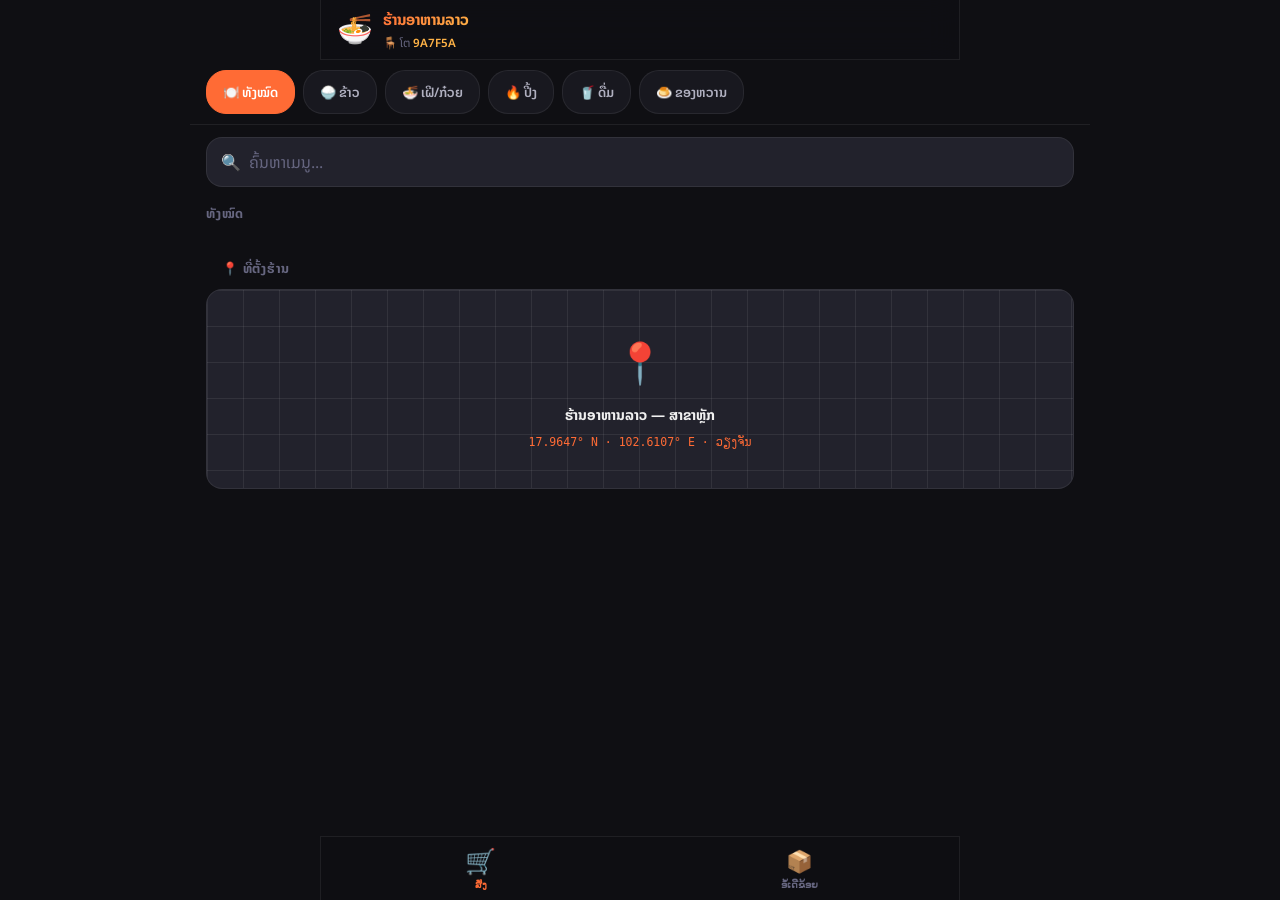
==== commit c985b65b: "up to 3 commits ahead, 0 commits behind origin/main" ====
--- a/index.html
+++ b/index.html
@@ -2,60 +2,52 @@
 <html lang="lo">
 <head>
   <meta charset="UTF-8">
-  <meta name="viewport" content="width=device-width, initial-scale=1.0, maximum-scale=1.0, user-scalable=no">
+  <meta name="viewport" content="width=device-width, initial-scale=1.0, maximum-scale=1.0, minimum-scale=1.0, user-scalable=no, interactive-widget=resizes-content">
   <meta name="apple-mobile-web-app-capable" content="yes">
   <meta name="apple-mobile-web-app-status-bar-style" content="black-translucent">
   <meta name="theme-color" content="#0f0f13">
-  <title>ຮ້ານອາຫານລາວ · Self-Order</title>
+  <title>ຮ້ານອາຫານລາວ · ສັ່ງອາຫານ</title>
   <link rel="stylesheet" href="style.css">
   <link rel="preconnect" href="https://fonts.googleapis.com">
   <link href="https://fonts.googleapis.com/css2?family=Noto+Sans+Lao:wght@300;400;600;700&family=Noto+Sans:wght@400;600;700&display=swap" rel="stylesheet">
 </head>
 <body>
 
-  <!-- ========== TOP HEADER ========== -->
+  <!-- TOP HEADER — store info only, no settings/log buttons -->
   <header class="top-header" id="topHeader">
     <div class="header-inner">
       <div class="header-left">
         <div class="store-info">
           <span class="store-logo">🍜</span>
           <div>
-            <div class="store-name">ຮ້ານອາຫານລາວ</div>
+            <div class="store-name" id="headerStoreName">ຮ້ານອາຫານລາວ</div>
             <div class="store-table">🪑 ໂຕ <span id="tableCode">9A7F5A</span></div>
           </div>
         </div>
       </div>
       <div class="header-right">
-        <button class="header-icon-btn" onclick="showPage('log')" title="Log">
-          <span>📋</span>
-          <span class="notif-dot" id="logDot"></span>
-        </button>
-        <button class="header-icon-btn" onclick="showPage('settings')" title="ຕັ້ງຄ່າ">
-          <span>⚙️</span>
-        </button>
+        <div class="order-status-pill" id="orderStatusPill" style="display:none">
+          <span class="pulse-dot"></span>
+          <span id="orderStatusText">ກຳລັງປຸງ...</span>
+        </div>
       </div>
     </div>
   </header>
 
-  <!-- ========== MAIN CONTENT ========== -->
   <main class="main-content" id="mainContent">
 
-    <!-- ===== PAGE: ORDER ===== -->
+    <!-- PAGE: ORDER -->
     <section class="page active" id="page-order">
-
-      <!-- Category Filter Pills -->
       <div class="cat-scroll-wrap">
         <div class="cat-scroll" id="catScroll">
-          <button class="cat-pill active" data-cat="all" onclick="filterCat('all', this)">🍽️ ທັງໝົດ</button>
-          <button class="cat-pill" data-cat="rice" onclick="filterCat('rice', this)">🍚 ຂ້າວ</button>
-          <button class="cat-pill" data-cat="noodle" onclick="filterCat('noodle', this)">🍜 ເຝີ/ກ໋ວຍ</button>
-          <button class="cat-pill" data-cat="grill" onclick="filterCat('grill', this)">🔥 ປີ້ງ</button>
-          <button class="cat-pill" data-cat="drink" onclick="filterCat('drink', this)">🥤 ດື່ມ</button>
-          <button class="cat-pill" data-cat="dessert" onclick="filterCat('dessert', this)">🍮 ຂອງຫວານ</button>
+          <button class="cat-pill active" data-cat="all"     onclick="filterCat('all',this)">🍽️ ທັງໝົດ</button>
+          <button class="cat-pill" data-cat="rice"    onclick="filterCat('rice',this)">🍚 ຂ້າວ</button>
+          <button class="cat-pill" data-cat="noodle"  onclick="filterCat('noodle',this)">🍜 ເຝີ/ກ໋ວຍ</button>
+          <button class="cat-pill" data-cat="grill"   onclick="filterCat('grill',this)">🔥 ປີ້ງ</button>
+          <button class="cat-pill" data-cat="drink"   onclick="filterCat('drink',this)">🥤 ດື່ມ</button>
+          <button class="cat-pill" data-cat="dessert" onclick="filterCat('dessert',this)">🍮 ຂອງຫວານ</button>
         </div>
       </div>
-
-      <!-- Search Bar -->
       <div class="search-wrap">
         <div class="search-bar">
           <span class="search-icon">🔍</span>
@@ -63,172 +55,78 @@
           <button class="search-clear" id="searchClear" onclick="clearSearch()" style="display:none">✕</button>
         </div>
       </div>
-
-      <!-- Menu Section Label -->
       <div class="section-label" id="sectionLabel">ທັງໝົດ</div>
-
-      <!-- Menu Grid -->
       <div class="menu-grid" id="menuGrid"></div>
-
-      <!-- Map placeholder -->
       <div class="map-section">
         <div class="section-label">📍 ທີ່ຕັ້ງຮ້ານ</div>
         <div class="map-card">
           <div class="map-grid-bg"></div>
           <div class="map-content">
             <div class="map-pin-anim">📍</div>
-            <div class="map-store-name">ຮ້ານອາຫານລາວ — ສາຂາຫຼັກ</div>
+            <div class="map-store-name" id="mapStoreName">ຮ້ານອາຫານລາວ — ສາຂາຫຼັກ</div>
             <div class="map-coords">17.9647° N · 102.6107° E · ວຽງຈັນ</div>
           </div>
+        </div>
+      </div>
+      <div class="bottom-spacer"></div>
+    </section>
+
+    <!-- PAGE: MY ORDERS (track) -->
+    <section class="page" id="page-track">
+      <div class="page-header-title">📦 ອໍ້ເດີຂ້ອຍ</div>
+
+      <div class="track-summary">
+        <div class="track-badge">
+          <span class="tb-dot tb-pending"></span>
+          <span class="tb-num" id="tPendingNum">0</span>
+          <span class="tb-lbl">ລໍຖ້າ</span>
+        </div>
+        <div class="track-badge">
+          <span class="tb-dot tb-cooking"></span>
+          <span class="tb-num" id="tCookingNum">0</span>
+          <span class="tb-lbl">ກຳລັງປຸງ</span>
+        </div>
+        <div class="track-badge">
+          <span class="tb-dot tb-done"></span>
+          <span class="tb-num" id="tDoneNum">0</span>
+          <span class="tb-lbl">ສຳເລັດ</span>
+        </div>
+      </div>
+
+      <div class="track-orders" id="trackOrders">
+        <div class="empty-state">
+          <div class="empty-icon">🍽️</div>
+          <div>ຍັງບໍ່ມີອໍ້ເດີ</div>
+          <div style="font-size:0.8rem;color:var(--muted);margin-top:6px">ກົດ "ສັ່ງ" ເພື່ອເລືອກອາຫານ</div>
+        </div>
+      </div>
+
+      <div class="session-total" id="sessionTotal" style="display:none">
+        <div class="st-row">
+          <span>ລວມທັງໝົດທີ່ສັ່ງໃນໂຕນີ້</span>
+          <span class="st-val" id="stVal">0 ກີບ</span>
         </div>
       </div>
 
       <div class="bottom-spacer"></div>
     </section>
 
-    <!-- ===== PAGE: REPORT ===== -->
-    <section class="page" id="page-report">
-      <div class="page-header-title">📊 ລາຍງານການຂາຍ</div>
-
-      <div class="stat-row">
-        <div class="stat-card accent">
-          <div class="stat-icon">💰</div>
-          <div class="stat-val" id="todayRevenue">0</div>
-          <div class="stat-lbl">ລາຍຮັບ (ກີບ)</div>
-        </div>
-        <div class="stat-card">
-          <div class="stat-icon">📦</div>
-          <div class="stat-val" id="totalOrders">0</div>
-          <div class="stat-lbl">ຄຳສັ່ງ</div>
-        </div>
-      </div>
-      <div class="stat-row">
-        <div class="stat-card">
-          <div class="stat-icon">🏆</div>
-          <div class="stat-val sm" id="topItem">—</div>
-          <div class="stat-lbl">ເມນູຂາຍດີ</div>
-        </div>
-        <div class="stat-card">
-          <div class="stat-icon">🪑</div>
-          <div class="stat-val">1</div>
-          <div class="stat-lbl">ໂຕ Online</div>
-        </div>
-      </div>
-
-      <div class="section-label">ລາຍການສັ່ງ</div>
-      <div class="orders-list" id="ordersList">
-        <div class="empty-state">
-          <div class="empty-icon">📭</div>
-          <div>ຍັງບໍ່ມີລາຍການ</div>
-        </div>
-      </div>
-      <div class="bottom-spacer"></div>
-    </section>
-
-    <!-- ===== PAGE: SETTINGS ===== -->
-    <section class="page" id="page-settings">
-      <div class="page-header-title">⚙️ ການຕັ້ງຄ່າ</div>
-
-      <!-- Store Info -->
-      <div class="settings-group">
-        <div class="settings-group-title">🏪 ຂໍ້ມູນຮ້ານ</div>
-        <div class="settings-row">
-          <label>ຊື່ຮ້ານ</label>
-          <input class="settings-input" value="ຮ້ານອາຫານລາວ">
-        </div>
-        <div class="settings-row">
-          <label>ໂທລະສັບ</label>
-          <input class="settings-input" value="020 xxxx xxxx" type="tel">
-        </div>
-        <div class="settings-row">
-          <label>ທີ່ຢູ່</label>
-          <input class="settings-input" value="ວຽງຈັນ, ລາວ">
-        </div>
-        <button class="settings-btn" onclick="showToast('✅ ບັນທຶກຂໍ້ມູນຮ້ານສຳເລັດ')">💾 ບັນທຶກ</button>
-      </div>
-
-      <!-- Add Item -->
-      <div class="settings-group">
-        <div class="settings-group-title">➕ ເພີ່ມສິນຄ້າ</div>
-        <div class="settings-row">
-          <label>ຊື່ເມນູ</label>
-          <input class="settings-input" id="newName" placeholder="ເຊັ່ນ: ຂ້າວໜຽວ">
-        </div>
-        <div class="settings-row">
-          <label>ລາຄາ (ກີບ)</label>
-          <input class="settings-input" id="newPrice" type="number" inputmode="numeric" placeholder="25000">
-        </div>
-        <div class="settings-row">
-          <label>ໝວດໝູ່</label>
-          <select class="settings-input" id="newCat">
-            <option value="rice">🍚 ຂ້າວ</option>
-            <option value="noodle">🍜 ເຝີ/ກ໋ວຍ</option>
-            <option value="grill">🔥 ປີ້ງ</option>
-            <option value="drink">🥤 ດື່ມ</option>
-            <option value="dessert">🍮 ຂອງຫວານ</option>
-          </select>
-        </div>
-        <button class="settings-btn green" onclick="addNewItem()">➕ ເພີ່ມ</button>
-      </div>
-
-      <!-- User -->
-      <div class="settings-group">
-        <div class="settings-group-title">👤 ຜູ້ໃຊ້</div>
-        <div class="settings-row">
-          <label>Username</label>
-          <input class="settings-input" value="admin">
-        </div>
-        <div class="settings-row">
-          <label>Password</label>
-          <input class="settings-input" type="password" placeholder="••••••••">
-        </div>
-        <button class="settings-btn" onclick="showToast('✅ ອັບເດດສຳເລັດ')">💾 ອັບເດດ</button>
-      </div>
-
-      <!-- DB -->
-      <div class="settings-group">
-        <div class="settings-group-title">🗃️ ຈັດການຂໍ້ມູນ</div>
-        <button class="settings-btn blue" onclick="showToast('💾 ສຳຮອງຂໍ້ມູນສຳເລັດ')">💾 ສຳຮອງຂໍ້ມູນ</button>
-        <button class="settings-btn red" style="margin-top:10px" onclick="if(confirm('ລຶບຂໍ້ມູນທັງໝົດ?')) showToast('🗑️ ລຶບແລ້ວ')">🗑️ ລຶບຂໍ້ມູລ</button>
-        <div class="version-tag">v1.0.0 · Self-Ordering POS · Mobile First</div>
-      </div>
-
-      <div class="bottom-spacer"></div>
-    </section>
-
-    <!-- ===== PAGE: LOG ===== -->
-    <section class="page" id="page-log">
-      <div class="page-header-row">
-        <div class="page-header-title">📋 Log ການໃຊ້ງານ</div>
-        <button class="mini-btn" onclick="clearLogs()">🗑️ ລ້າງ</button>
-      </div>
-      <div class="log-box" id="logBox"></div>
-      <div class="bottom-spacer"></div>
-    </section>
-
   </main>
 
-  <!-- ========== BOTTOM NAVIGATION ========== -->
-  <nav class="bottom-nav">
+  <!-- BOTTOM NAV — 2 tabs only -->
+  <nav class="bottom-nav bottom-nav-2col">
     <button class="nav-item active" id="nav-order" onclick="showPage('order')">
       <span class="nav-icon">🛒</span>
       <span class="nav-label">ສັ່ງ</span>
     </button>
-    <button class="nav-item" id="nav-report" onclick="showPage('report')">
-      <span class="nav-icon">📊</span>
-      <span class="nav-label">ລາຍງານ</span>
-    </button>
-    <button class="nav-item" id="nav-settings" onclick="showPage('settings')">
-      <span class="nav-icon">⚙️</span>
-      <span class="nav-label">ຕັ້ງຄ່າ</span>
-    </button>
-    <button class="nav-item" id="nav-log" onclick="showPage('log')">
-      <span class="nav-icon">📋</span>
-      <span class="nav-label">Log</span>
+    <button class="nav-item" id="nav-track" onclick="showPage('track')">
+      <span class="nav-icon">📦</span>
+      <span class="nav-label">ອໍ້ເດີຂ້ອຍ</span>
+      <span class="nav-badge" id="navPendingBadge" style="display:none"></span>
     </button>
   </nav>
 
-  <!-- ========== STICKY CART BAR (visible when cart has items) ========== -->
+  <!-- Cart bar -->
   <div class="cart-bar" id="cartBar" style="display:none" onclick="openCart()">
     <div class="cart-bar-left">
       <span class="cart-bar-qty" id="cartBarQty">0</span>
@@ -238,7 +136,7 @@
     <div class="cart-bar-right" id="cartBarTotal">0 ກີບ</div>
   </div>
 
-  <!-- ========== CART BOTTOM SHEET ========== -->
+  <!-- Cart sheet -->
   <div class="sheet-overlay" id="sheetOverlay" onclick="closeCart()"></div>
   <div class="bottom-sheet" id="bottomSheet">
     <div class="sheet-handle"></div>
@@ -246,32 +144,19 @@
       <div class="sheet-title">🛒 ລາຍການສັ່ງ</div>
       <button class="sheet-close" onclick="closeCart()">✕</button>
     </div>
-    <div class="sheet-body" id="sheetBody">
-      <!-- Cart items go here -->
-    </div>
+    <div class="sheet-body" id="sheetBody"></div>
     <div class="sheet-footer">
       <div class="sheet-summary">
-        <div class="summary-row">
-          <span>ລາຄາ</span>
-          <span id="sumSub">0 ກີບ</span>
-        </div>
-        <div class="summary-row">
-          <span>VAT 7%</span>
-          <span id="sumVat">0 ກີບ</span>
-        </div>
-        <div class="summary-row total">
-          <span>ລວມທັງໝົດ</span>
-          <span id="sumTotal">0 ກີບ</span>
-        </div>
+        <div class="summary-row"><span>ລາຄາ</span><span id="sumSub">0 ກີບ</span></div>
+        <div class="summary-row"><span>VAT 7%</span><span id="sumVat">0 ກີບ</span></div>
+        <div class="summary-row total"><span>ລວມທັງໝົດ</span><span id="sumTotal">0 ກີບ</span></div>
       </div>
-      <button class="confirm-btn" onclick="placeOrder()">
-        ✅ &nbsp;ຢືນຢັນການສັ່ງ
-      </button>
+      <button class="confirm-btn" onclick="placeOrder()">✅ &nbsp;ຢືນຢັນການສັ່ງ</button>
       <button class="clear-btn" onclick="clearCart()">ລຶບທັງໝົດ</button>
     </div>
   </div>
 
-  <!-- ========== ORDER SUCCESS MODAL ========== -->
+  <!-- Success modal -->
   <div class="modal-overlay" id="modal">
     <div class="modal-card">
       <div class="modal-anim">🎉</div>
@@ -279,13 +164,12 @@
       <div class="modal-sub">ກາລຸນາລໍຖ້າ ທາງຮ້ານກຳລັງຈັດອາຫານ</div>
       <div class="modal-num" id="modalNum">#0001</div>
       <div class="modal-table">ໂຕ: <b id="modalTable">9A7F5A</b></div>
-      <button class="confirm-btn" onclick="closeModal()">ຕົກລົງ</button>
+      <button class="confirm-btn" onclick="closeModal()">ຕິດຕາມອໍ້ເດີ →</button>
     </div>
   </div>
 
-  <!-- ========== TOAST ========== -->
   <div class="toast-wrap" id="toastWrap"></div>
-
+  <script src="db.js"></script>
   <script src="script.js"></script>
 </body>
 </html>
--- a/style.css
+++ b/style.css
@@ -55,6 +55,25 @@
 ::-webkit-scrollbar { width: 3px; height: 3px; }
 ::-webkit-scrollbar-track { background: transparent; }
 ::-webkit-scrollbar-thumb { background: var(--surface3); border-radius: 4px; }
+/* ── iOS ZOOM FIX ──────────────────────────────────────────
+   iOS Safari zooms when focused input font-size < 16px
+   touch-action: manipulation removes 300ms tap delay + 
+   double-tap zoom on interactive elements
+   ────────────────────────────────────────────────────────── */
+input, select, textarea {
+  font-size: 16px !important;
+}
+
+button, [role="button"],
+.cat-pill, .add-btn, .ci-btn,
+.cart-btn, .close-cart, .order-btn,
+.clear-btn, .confirm-btn, .save-btn,
+.settings-btn, .mini-btn, .modal-close-btn,
+.nav-item, .header-icon-btn {
+  touch-action: manipulation;
+}
+
+
 
 /* ── TOP HEADER ── */
 .top-header {
@@ -224,7 +243,7 @@
   outline: none;
   color: var(--text);
   font-family: inherit;
-  font-size: 0.92rem;
+  font-size: 16px;
   min-height: 28px;
 }
 .search-bar input::placeholder { color: var(--muted); }
@@ -995,4 +1014,137 @@
   .menu-grid { grid-template-columns: repeat(4, 1fr); }
   .bottom-nav { max-width: 900px; left: 50%; transform: translateX(-50%); border-radius: 0; border-left: 1px solid var(--border); border-right: 1px solid var(--border); }
   .top-header { max-width: 900px; left: 50%; transform: translateX(-50%); border-left: 1px solid var(--border); border-right: 1px solid var(--border); }
-}+}
+
+/* ════════════════════════════════════════
+   ORDER TRACKING PAGE
+════════════════════════════════════════ */
+
+/* Header — live status pill */
+.order-status-pill {
+  display: flex; align-items: center; gap: 6px;
+  background: rgba(255,107,53,0.12);
+  border: 1px solid rgba(255,107,53,0.3);
+  border-radius: 20px; padding: 5px 12px;
+  font-size: 0.78rem; font-weight: 600; color: var(--accent2);
+}
+.pulse-dot {
+  width: 8px; height: 8px; border-radius: 50%;
+  background: var(--accent);
+  animation: pulse-ring 1.4s ease-in-out infinite;
+}
+@keyframes pulse-ring {
+  0%,100% { opacity: 1; transform: scale(1); }
+  50%      { opacity: 0.5; transform: scale(1.4); }
+}
+
+/* Summary badges row */
+.track-summary {
+  display: flex; gap: 10px;
+  padding: 0 16px 16px;
+}
+.track-badge {
+  flex: 1; display: flex; flex-direction: column;
+  align-items: center; gap: 5px;
+  background: var(--surface); border: 1.5px solid var(--border);
+  border-radius: var(--radius); padding: 14px 8px;
+}
+.tb-dot {
+  width: 10px; height: 10px; border-radius: 50%;
+}
+.tb-pending { background: var(--accent2); }
+.tb-cooking { background: var(--blue);    animation: pulse-ring 1.2s infinite; }
+.tb-done    { background: var(--green);   }
+.tb-num  { font-size: 1.4rem; font-weight: 700; color: var(--text); line-height: 1; }
+.tb-lbl  { font-size: 0.68rem; color: var(--muted); }
+
+/* Track orders list */
+.track-orders {
+  padding: 0 16px;
+  display: flex; flex-direction: column; gap: 12px;
+}
+
+/* Single track card */
+.track-card {
+  background: var(--surface);
+  border: 1.5px solid var(--border);
+  border-radius: var(--radius);
+  overflow: hidden;
+  animation: fadeIn 0.3s ease;
+  transition: border-color 0.4s;
+}
+.track-card.status-pending  { border-left: 4px solid var(--accent2); }
+.track-card.status-cooking  { border-left: 4px solid var(--blue); }
+.track-card.status-done     { border-left: 4px solid var(--green); }
+.track-card.status-cancel   { border-left: 4px solid var(--red); opacity: 0.6; }
+
+.track-card-header {
+  display: flex; align-items: center; justify-content: space-between;
+  padding: 12px 14px 8px;
+}
+.track-order-num  { font-weight: 700; font-size: 0.95rem; }
+.track-order-time { font-size: 0.72rem; color: var(--muted); }
+
+.track-items {
+  padding: 0 14px 10px;
+  font-size: 0.8rem; color: var(--text2); line-height: 1.6;
+}
+
+.track-footer {
+  display: flex; align-items: center; justify-content: space-between;
+  padding: 10px 14px 12px;
+  border-top: 1px solid var(--border);
+}
+.track-total { font-size: 0.88rem; font-weight: 700; color: var(--accent2); }
+
+/* Status stepper inside card */
+.track-stepper {
+  display: flex; align-items: center; gap: 0;
+  flex: 1; margin-right: 12px;
+}
+.step {
+  display: flex; flex-direction: column; align-items: center; gap: 3px;
+  flex: 1;
+}
+.step-dot {
+  width: 10px; height: 10px; border-radius: 50%;
+  background: var(--surface3); border: 2px solid var(--border);
+  transition: background 0.4s, border-color 0.4s;
+  position: relative; z-index: 1;
+}
+.step-dot.active   { background: var(--accent); border-color: var(--accent); }
+.step-dot.done-dot { background: var(--green);  border-color: var(--green); }
+.step-lbl { font-size: 0.6rem; color: var(--muted); white-space: nowrap; }
+.step-line {
+  height: 2px; flex: 1; background: var(--border);
+  margin: 0 -1px; margin-top: -16px; position: relative; z-index: 0;
+  transition: background 0.4s;
+}
+.step-line.active { background: var(--green); }
+
+/* Session total */
+.session-total {
+  margin: 16px;
+  background: var(--surface2);
+  border: 1.5px solid rgba(255,107,53,0.25);
+  border-radius: var(--radius); padding: 14px 16px;
+}
+.st-row {
+  display: flex; justify-content: space-between;
+  font-size: 0.9rem; font-weight: 600;
+}
+.st-val { color: var(--accent2); font-size: 1rem; font-weight: 700; }
+
+/* ── 2-column bottom nav ── */
+.bottom-nav-2col { grid-template-columns: repeat(2, 1fr); }
+
+/* nav badge (pending count) */
+.nav-badge {
+  position: absolute; top: 6px; right: calc(50% - 22px);
+  min-width: 16px; height: 16px;
+  background: var(--red); color: white;
+  border-radius: 8px; font-size: 0.6rem; font-weight: 700;
+  display: flex; align-items: center; justify-content: center;
+  padding: 0 4px;
+}
+.nav-item { position: relative; }
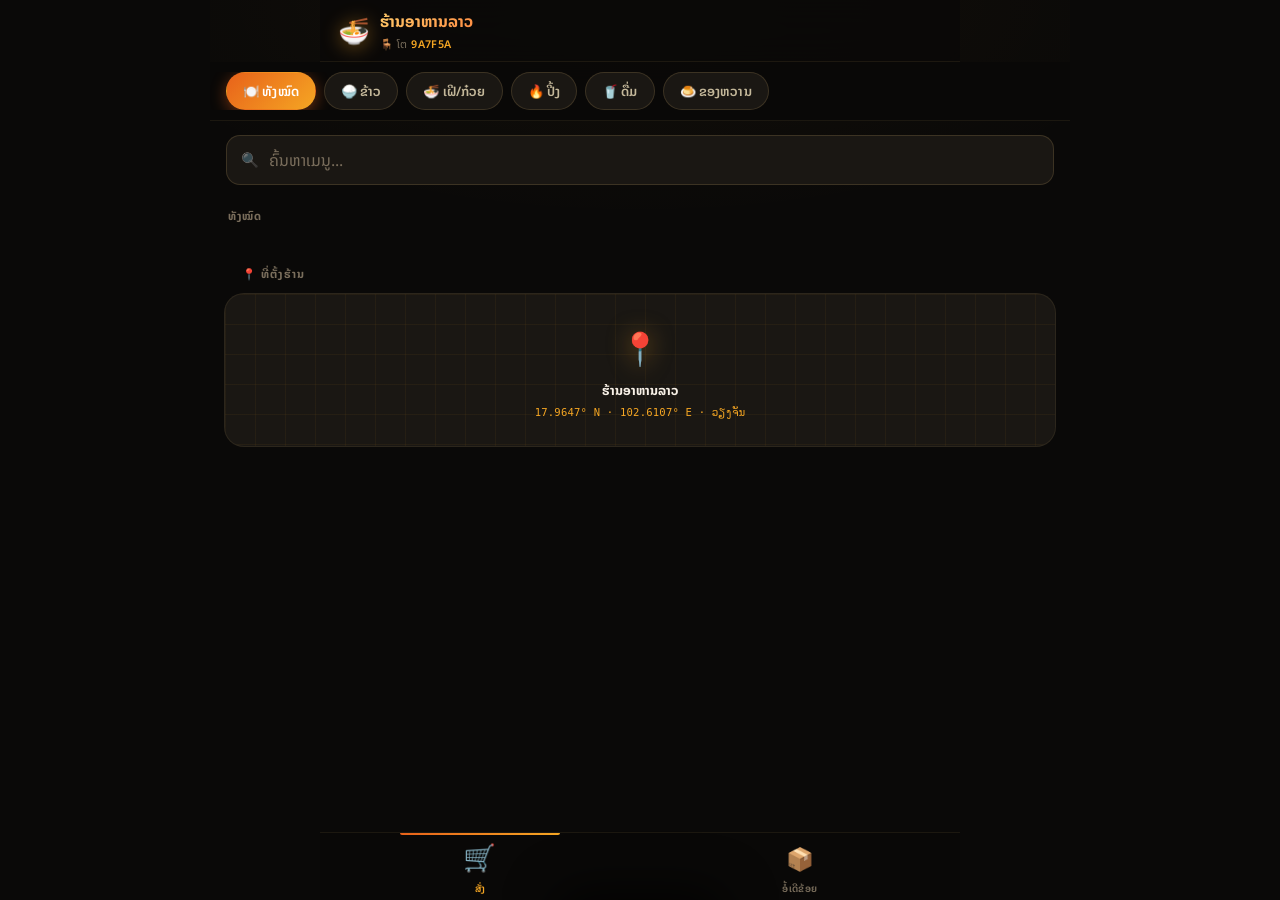
==== commit f668d086: "language and css" ====
--- a/index.html
+++ b/index.html
@@ -4,172 +4,205 @@
   <meta charset="UTF-8">
   <meta name="viewport" content="width=device-width, initial-scale=1.0, maximum-scale=1.0, minimum-scale=1.0, user-scalable=no, interactive-widget=resizes-content">
   <meta name="apple-mobile-web-app-capable" content="yes">
-  <meta name="apple-mobile-web-app-status-bar-style" content="black-translucent">
   <meta name="theme-color" content="#0f0f13">
-  <title>ຮ້ານອາຫານລາວ · ສັ່ງອາຫານ</title>
+  <title>ຮ້ານອາຫານລາວ</title>
   <link rel="stylesheet" href="style.css">
-  <link rel="preconnect" href="https://fonts.googleapis.com">
   <link href="https://fonts.googleapis.com/css2?family=Noto+Sans+Lao:wght@300;400;600;700&family=Noto+Sans:wght@400;600;700&display=swap" rel="stylesheet">
 </head>
 <body>
 
-  <!-- TOP HEADER — store info only, no settings/log buttons -->
-  <header class="top-header" id="topHeader">
-    <div class="header-inner">
-      <div class="header-left">
-        <div class="store-info">
-          <span class="store-logo">🍜</span>
-          <div>
-            <div class="store-name" id="headerStoreName">ຮ້ານອາຫານລາວ</div>
-            <div class="store-table">🪑 ໂຕ <span id="tableCode">9A7F5A</span></div>
-          </div>
+<header class="top-header">
+  <div class="header-inner">
+    <div class="store-info">
+      <span class="store-logo">🍜</span>
+      <div>
+        <div class="store-name" id="headerStoreName">ຮ້ານອາຫານລາວ</div>
+        <div class="store-table">🪑 ໂຕ <span id="tableCode">9A7F5A</span></div>
+      </div>
+    </div>
+    <div class="header-right" style="display:flex;align-items:center;gap:8px">
+      <div class="order-status-pill" id="orderStatusPill" style="display:none">
+        <span class="pulse-dot"></span>
+        <span id="orderStatusText">...</span>
+      </div>
+      <!-- Language switcher mounts here -->
+      <div id="langMount"></div>
+    </div>
+  </div>
+</header>
+
+<main class="main-content" id="mainContent">
+
+  <!-- PAGE: ORDER -->
+  <section class="page active" id="page-order">
+    <div class="cat-scroll-wrap">
+      <div class="cat-scroll">
+        <button class="cat-pill active" data-cat="all"     onclick="filterCat('all',this)">🍽️ ທັງໝົດ</button>
+        <button class="cat-pill"        data-cat="rice"    onclick="filterCat('rice',this)">🍚 ຂ້າວ</button>
+        <button class="cat-pill"        data-cat="noodle"  onclick="filterCat('noodle',this)">🍜 ເຝີ/ກ໋ວຍ</button>
+        <button class="cat-pill"        data-cat="grill"   onclick="filterCat('grill',this)">🔥 ປີ້ງ</button>
+        <button class="cat-pill"        data-cat="drink"   onclick="filterCat('drink',this)">🥤 ດື່ມ</button>
+        <button class="cat-pill"        data-cat="dessert" onclick="filterCat('dessert',this)">🍮 ຂອງຫວານ</button>
+      </div>
+    </div>
+    <div class="search-wrap">
+      <div class="search-bar">
+        <span class="search-icon">🔍</span>
+        <input type="text" id="searchInput" placeholder="ຄົ້ນຫາເມນູ..." oninput="searchMenu(this.value)" autocomplete="off">
+        <button class="search-clear" id="searchClear" onclick="clearSearch()" style="display:none">✕</button>
+      </div>
+    </div>
+    <div class="section-label" id="sectionLabel">ທັງໝົດ</div>
+    <div class="menu-grid" id="menuGrid"></div>
+    <div class="map-section">
+      <div class="section-label">📍 ທີ່ຕັ້ງຮ້ານ</div>
+      <div class="map-card">
+        <div class="map-grid-bg"></div>
+        <div class="map-content">
+          <div class="map-pin-anim">📍</div>
+          <div class="map-store-name" id="mapStoreName">ຮ້ານອາຫານລາວ</div>
+          <div class="map-coords">17.9647° N · 102.6107° E · ວຽງຈັນ</div>
         </div>
       </div>
-      <div class="header-right">
-        <div class="order-status-pill" id="orderStatusPill" style="display:none">
-          <span class="pulse-dot"></span>
-          <span id="orderStatusText">ກຳລັງປຸງ...</span>
-        </div>
-      </div>
-    </div>
-  </header>
-
-  <main class="main-content" id="mainContent">
-
-    <!-- PAGE: ORDER -->
-    <section class="page active" id="page-order">
-      <div class="cat-scroll-wrap">
-        <div class="cat-scroll" id="catScroll">
-          <button class="cat-pill active" data-cat="all"     onclick="filterCat('all',this)">🍽️ ທັງໝົດ</button>
-          <button class="cat-pill" data-cat="rice"    onclick="filterCat('rice',this)">🍚 ຂ້າວ</button>
-          <button class="cat-pill" data-cat="noodle"  onclick="filterCat('noodle',this)">🍜 ເຝີ/ກ໋ວຍ</button>
-          <button class="cat-pill" data-cat="grill"   onclick="filterCat('grill',this)">🔥 ປີ້ງ</button>
-          <button class="cat-pill" data-cat="drink"   onclick="filterCat('drink',this)">🥤 ດື່ມ</button>
-          <button class="cat-pill" data-cat="dessert" onclick="filterCat('dessert',this)">🍮 ຂອງຫວານ</button>
-        </div>
-      </div>
-      <div class="search-wrap">
-        <div class="search-bar">
-          <span class="search-icon">🔍</span>
-          <input type="text" id="searchInput" placeholder="ຄົ້ນຫາເມນູ..." oninput="searchMenu(this.value)" autocomplete="off">
-          <button class="search-clear" id="searchClear" onclick="clearSearch()" style="display:none">✕</button>
-        </div>
-      </div>
-      <div class="section-label" id="sectionLabel">ທັງໝົດ</div>
-      <div class="menu-grid" id="menuGrid"></div>
-      <div class="map-section">
-        <div class="section-label">📍 ທີ່ຕັ້ງຮ້ານ</div>
-        <div class="map-card">
-          <div class="map-grid-bg"></div>
-          <div class="map-content">
-            <div class="map-pin-anim">📍</div>
-            <div class="map-store-name" id="mapStoreName">ຮ້ານອາຫານລາວ — ສາຂາຫຼັກ</div>
-            <div class="map-coords">17.9647° N · 102.6107° E · ວຽງຈັນ</div>
-          </div>
-        </div>
-      </div>
-      <div class="bottom-spacer"></div>
-    </section>
-
-    <!-- PAGE: MY ORDERS (track) -->
-    <section class="page" id="page-track">
-      <div class="page-header-title">📦 ອໍ້ເດີຂ້ອຍ</div>
-
-      <div class="track-summary">
-        <div class="track-badge">
-          <span class="tb-dot tb-pending"></span>
-          <span class="tb-num" id="tPendingNum">0</span>
-          <span class="tb-lbl">ລໍຖ້າ</span>
-        </div>
-        <div class="track-badge">
-          <span class="tb-dot tb-cooking"></span>
-          <span class="tb-num" id="tCookingNum">0</span>
-          <span class="tb-lbl">ກຳລັງປຸງ</span>
-        </div>
-        <div class="track-badge">
-          <span class="tb-dot tb-done"></span>
-          <span class="tb-num" id="tDoneNum">0</span>
-          <span class="tb-lbl">ສຳເລັດ</span>
-        </div>
-      </div>
-
-      <div class="track-orders" id="trackOrders">
-        <div class="empty-state">
-          <div class="empty-icon">🍽️</div>
-          <div>ຍັງບໍ່ມີອໍ້ເດີ</div>
-          <div style="font-size:0.8rem;color:var(--muted);margin-top:6px">ກົດ "ສັ່ງ" ເພື່ອເລືອກອາຫານ</div>
-        </div>
-      </div>
-
-      <div class="session-total" id="sessionTotal" style="display:none">
-        <div class="st-row">
-          <span>ລວມທັງໝົດທີ່ສັ່ງໃນໂຕນີ້</span>
-          <span class="st-val" id="stVal">0 ກີບ</span>
-        </div>
-      </div>
-
-      <div class="bottom-spacer"></div>
-    </section>
-
-  </main>
-
-  <!-- BOTTOM NAV — 2 tabs only -->
-  <nav class="bottom-nav bottom-nav-2col">
-    <button class="nav-item active" id="nav-order" onclick="showPage('order')">
-      <span class="nav-icon">🛒</span>
-      <span class="nav-label">ສັ່ງ</span>
-    </button>
-    <button class="nav-item" id="nav-track" onclick="showPage('track')">
-      <span class="nav-icon">📦</span>
-      <span class="nav-label">ອໍ້ເດີຂ້ອຍ</span>
-      <span class="nav-badge" id="navPendingBadge" style="display:none"></span>
-    </button>
-  </nav>
-
-  <!-- Cart bar -->
-  <div class="cart-bar" id="cartBar" style="display:none" onclick="openCart()">
-    <div class="cart-bar-left">
-      <span class="cart-bar-qty" id="cartBarQty">0</span>
-      <span class="cart-bar-label">ລາຍການ</span>
-    </div>
-    <div class="cart-bar-mid">ເບິ່ງລາຍການສັ່ງ</div>
-    <div class="cart-bar-right" id="cartBarTotal">0 ກີບ</div>
-  </div>
-
-  <!-- Cart sheet -->
-  <div class="sheet-overlay" id="sheetOverlay" onclick="closeCart()"></div>
-  <div class="bottom-sheet" id="bottomSheet">
-    <div class="sheet-handle"></div>
-    <div class="sheet-header">
-      <div class="sheet-title">🛒 ລາຍການສັ່ງ</div>
-      <button class="sheet-close" onclick="closeCart()">✕</button>
-    </div>
-    <div class="sheet-body" id="sheetBody"></div>
-    <div class="sheet-footer">
-      <div class="sheet-summary">
-        <div class="summary-row"><span>ລາຄາ</span><span id="sumSub">0 ກີບ</span></div>
-        <div class="summary-row"><span>VAT 7%</span><span id="sumVat">0 ກີບ</span></div>
-        <div class="summary-row total"><span>ລວມທັງໝົດ</span><span id="sumTotal">0 ກີບ</span></div>
-      </div>
-      <button class="confirm-btn" onclick="placeOrder()">✅ &nbsp;ຢືນຢັນການສັ່ງ</button>
-      <button class="clear-btn" onclick="clearCart()">ລຶບທັງໝົດ</button>
-    </div>
-  </div>
-
-  <!-- Success modal -->
-  <div class="modal-overlay" id="modal">
-    <div class="modal-card">
-      <div class="modal-anim">🎉</div>
-      <div class="modal-title">ສັ່ງສຳເລັດ!</div>
-      <div class="modal-sub">ກາລຸນາລໍຖ້າ ທາງຮ້ານກຳລັງຈັດອາຫານ</div>
-      <div class="modal-num" id="modalNum">#0001</div>
-      <div class="modal-table">ໂຕ: <b id="modalTable">9A7F5A</b></div>
-      <button class="confirm-btn" onclick="closeModal()">ຕິດຕາມອໍ້ເດີ →</button>
-    </div>
-  </div>
-
-  <div class="toast-wrap" id="toastWrap"></div>
-  <script src="db.js"></script>
-  <script src="script.js"></script>
+    </div>
+    <div class="bottom-spacer"></div>
+  </section>
+
+  <!-- PAGE: TRACK -->
+  <section class="page" id="page-track">
+    <div class="page-header-title" id="trackPageTitle">ອໍ້ເດີຂ້ອຍ</div>
+    <div class="track-summary">
+      <div class="track-badge">
+        <span class="tb-dot tb-pending"></span>
+        <span class="tb-num" id="tPendingNum">0</span>
+        <span class="tb-lbl" id="tPendingLbl">ລໍຖ້າ</span>
+      </div>
+      <div class="track-badge">
+        <span class="tb-dot tb-cooking"></span>
+        <span class="tb-num" id="tCookingNum">0</span>
+        <span class="tb-lbl" id="tCookingLbl">ກຳລັງປຸງ</span>
+      </div>
+      <div class="track-badge">
+        <span class="tb-dot tb-done"></span>
+        <span class="tb-num" id="tDoneNum">0</span>
+        <span class="tb-lbl" id="tDoneLbl">ສຳເລັດ</span>
+      </div>
+    </div>
+    <div class="track-orders" id="trackOrders">
+      <div class="empty-state"><div class="empty-icon">🍽️</div><div>ຍັງບໍ່ມີອໍ້ເດີ</div></div>
+    </div>
+    <div class="session-total" id="sessionTotal" style="display:none">
+      <div class="st-row">
+        <span id="sessionTotalLabel">ລວມທີ່ສັ່ງ</span>
+        <span class="st-val" id="stVal">0 ກີບ</span>
+      </div>
+    </div>
+    <div class="bottom-spacer"></div>
+  </section>
+
+</main>
+
+<!-- BOTTOM NAV -->
+<nav class="bottom-nav bottom-nav-2col">
+  <button class="nav-item active" id="nav-order" onclick="showPage('order')">
+    <span class="nav-icon">🛒</span>
+    <span class="nav-label" id="navOrderLabel">ສັ່ງ</span>
+  </button>
+  <button class="nav-item" id="nav-track" onclick="showPage('track')">
+    <span class="nav-icon">📦</span>
+    <span class="nav-label" id="navTrackLabel">ອໍ້ເດີຂ້ອຍ</span>
+    <span class="nav-badge" id="navPendingBadge" style="display:none"></span>
+  </button>
+</nav>
+
+<!-- CART BAR -->
+<div class="cart-bar" id="cartBar" style="display:none" onclick="openCart()">
+  <div class="cart-bar-left">
+    <span class="cart-bar-qty" id="cartBarQty">0</span>
+    <span class="cart-bar-label">ລາຍການ</span>
+  </div>
+  <div class="cart-bar-mid" id="cartBarMid">ເບິ່ງລາຍການສັ່ງ</div>
+  <div class="cart-bar-right" id="cartBarTotal">0 ກີບ</div>
+</div>
+
+<!-- CART SHEET -->
+<div class="sheet-overlay" id="sheetOverlay" onclick="closeCart()"></div>
+<div class="bottom-sheet" id="bottomSheet">
+  <div class="sheet-handle"></div>
+  <div class="sheet-header">
+    <div class="sheet-title" id="sheetTitle">ລາຍການສັ່ງ</div>
+    <button class="sheet-close" onclick="closeCart()">✕</button>
+  </div>
+  <div class="sheet-body" id="sheetBody"></div>
+  <div class="sheet-footer">
+    <div class="sheet-summary">
+      <div class="summary-row"><span id="sumSubLabel">ລາຄາ</span><span id="sumSub">0 ກີບ</span></div>
+      <div class="summary-row"><span id="vatLabel">VAT 7%</span><span id="sumVat">0 ກີບ</span></div>
+      <div class="summary-row total"><span id="sumTotalLabel">ລວມທັງໝົດ</span><span id="sumTotal">0 ກີບ</span></div>
+    </div>
+    <button class="confirm-btn" id="confirmOrderBtn" onclick="placeOrder()">✅ ຢືນຢັນການສັ່ງ</button>
+    <button class="clear-btn"   id="clearCartBtn"    onclick="clearCart()">ລຶບທັງໝົດ</button>
+  </div>
+</div>
+
+<!-- SUCCESS MODAL -->
+<div class="modal-overlay" id="modal">
+  <div class="modal-card">
+    <div class="modal-anim">🎉</div>
+    <div class="modal-title" id="modalSuccessTitle">ສັ່ງສຳເລັດ!</div>
+    <div class="modal-sub"   id="modalSuccessSub">ກາລຸນາລໍຖ້າ...</div>
+    <div class="modal-num"   id="modalNum">#0001</div>
+    <div class="modal-table">ໂຕ: <b id="modalTable">9A7F5A</b></div>
+    <button class="confirm-btn" id="modalTrackBtn" onclick="closeModal()">ຕິດຕາມອໍ້ເດີ →</button>
+  </div>
+</div>
+
+<!-- BILL MODAL -->
+<div class="bill-overlay" id="billOverlay" onclick="closeBillOnOverlay(event)">
+  <div class="bill-sheet">
+    <div class="bill-handle"></div>
+    <div class="bill-header">
+      <div class="bill-title" id="billModalTitle">ໃບບິນ</div>
+      <button class="bill-close" onclick="closeBill()">✕</button>
+    </div>
+    <div class="bill-store-header">
+      <div class="bill-store-name" id="billStoreName">ຮ້ານອາຫານລາວ</div>
+      <div class="bill-store-meta" id="billStoreMeta"></div>
+    </div>
+    <div class="bill-info">
+      <div>ໂຕ: <b id="billTable">—</b></div>
+      <div>Order: <b id="billOrderNum">—</b></div>
+      <div>ເວລາ: <b id="billTime">—</b></div>
+    </div>
+    <div class="bill-body" id="billBody"></div>
+    <div class="bill-summary">
+      <div class="bill-sum-row"><span id="billSubLabel">ລາຄາ</span><span id="billSub">0</span></div>
+      <div class="bill-sum-row"><span>VAT 7%</span><span id="billVat">0</span></div>
+      <div class="bill-sum-row grand"><span id="billTotalLabel">ລວມ</span><span id="billTotal">0</span></div>
+    </div>
+    <div class="bill-pay-section" id="billPaySection">
+      <div class="bill-pay-label" id="billPayTitle">ວິທີຊຳລະ</div>
+      <div class="bill-pay-options">
+        <div class="pay-opt selected" id="payOptCash"     data-method="cash"     onclick="selectPayment('cash',this)"><span>💵</span><span>ເງິນສົດ</span></div>
+        <div class="pay-opt"          id="payOptQr"       data-method="qr"       onclick="selectPayment('qr',this)"><span>📱</span><span>QR Code</span></div>
+        <div class="pay-opt"          id="payOptTransfer" data-method="transfer" onclick="selectPayment('transfer',this)"><span>🏦</span><span>ໂອນ</span></div>
+      </div>
+      <div class="qr-block" id="qrBlock">
+        <div class="qr-grid"></div>
+        <div class="qr-label" id="qrScanLabel">ສະແກນເພື່ອຊຳລະ</div>
+      </div>
+    </div>
+    <div class="bill-footer">
+      <div id="billStatusArea"></div>
+      <div style="font-size:.72rem;color:var(--muted);text-align:center;margin-top:6px" id="billFooterText">ຂໍຂອບໃຈ 🙏</div>
+    </div>
+  </div>
+</div>
+
+<div class="toast-wrap" id="toastWrap"></div>
+
+<script src="i18n.js"></script>
+<script src="db.js"></script>
+<script src="script.js"></script>
 </body>
 </html>
--- a/style.css
+++ b/style.css
@@ -1,1150 +1,731 @@
-/* ==========================================
-   SELF-ORDERING POS — MOBILE FIRST CSS
-   ========================================== */
+/* ============================================================
+   SELF-ORDER · style.css
+   Theme: Warm Dark Luxury — premium food ordering
+   Mobile-First
+   ============================================================ */
 
 :root {
-  --bg:         #0f0f13;
-  --surface:    #18181f;
-  --surface2:   #22222c;
-  --surface3:   #2a2a36;
-  --accent:     #ff6b35;
-  --accent2:    #ffb347;
-  --green:      #27ae60;
-  --red:        #e74c3c;
-  --blue:       #2980b9;
-  --text:       #f0f0f0;
-  --text2:      #b0b0c0;
-  --muted:      #666680;
-  --border:     rgba(255,255,255,0.07);
-  --nav-h:      64px;
-  --header-h:   60px;
-  --radius:     16px;
-  --radius-sm:  10px;
-  --shadow:     0 4px 24px rgba(0,0,0,0.4);
-  --tap-min:    44px; /* minimum touch target */
-}
-
-/* ── RESET & BASE ── */
-*, *::before, *::after { box-sizing: border-box; margin: 0; padding: 0; }
-
-html {
-  font-size: 16px;
-  -webkit-text-size-adjust: 100%;
-  scroll-behavior: smooth;
-}
-
-body {
-  font-family: 'Noto Sans Lao', 'Noto Sans', sans-serif;
-  background: var(--bg);
-  color: var(--text);
-  min-height: 100vh;
-  min-height: 100dvh; /* dynamic viewport height for mobile */
-  overflow-x: hidden;
-  -webkit-font-smoothing: antialiased;
-  /* prevent iOS bounce scroll on body */
-  overscroll-behavior: none;
-}
-
-/* Prevent text selection on tap (UI elements) */
-button, .cat-pill, .menu-card .add-btn {
-  -webkit-tap-highlight-color: transparent;
-  user-select: none;
-}
-
-/* Scrollbar — thin */
-::-webkit-scrollbar { width: 3px; height: 3px; }
-::-webkit-scrollbar-track { background: transparent; }
-::-webkit-scrollbar-thumb { background: var(--surface3); border-radius: 4px; }
-/* ── iOS ZOOM FIX ──────────────────────────────────────────
-   iOS Safari zooms when focused input font-size < 16px
-   touch-action: manipulation removes 300ms tap delay + 
-   double-tap zoom on interactive elements
-   ────────────────────────────────────────────────────────── */
-input, select, textarea {
-  font-size: 16px !important;
-}
-
-button, [role="button"],
-.cat-pill, .add-btn, .ci-btn,
-.cart-btn, .close-cart, .order-btn,
-.clear-btn, .confirm-btn, .save-btn,
-.settings-btn, .mini-btn, .modal-close-btn,
-.nav-item, .header-icon-btn {
-  touch-action: manipulation;
-}
-
-
-
-/* ── TOP HEADER ── */
-.top-header {
-  position: fixed;
-  top: 0; left: 0; right: 0;
-  height: var(--header-h);
-  background: rgba(15,15,19,0.95);
-  backdrop-filter: blur(16px);
-  -webkit-backdrop-filter: blur(16px);
-  border-bottom: 1px solid var(--border);
-  z-index: 100;
-}
-
-.header-inner {
-  display: flex;
-  align-items: center;
-  justify-content: space-between;
-  height: 100%;
-  padding: 0 16px;
-}
-
-.store-info {
-  display: flex;
-  align-items: center;
-  gap: 10px;
-}
-
-.store-logo { font-size: 1.8rem; line-height: 1; }
-
-.store-name {
-  font-size: 0.95rem;
-  font-weight: 700;
-  background: linear-gradient(135deg, var(--accent), var(--accent2));
-  -webkit-background-clip: text;
-  -webkit-text-fill-color: transparent;
-  background-clip: text;
-}
-
-.store-table {
-  font-size: 0.72rem;
-  color: var(--muted);
-  margin-top: 1px;
-}
-
-.store-table span {
-  color: var(--accent2);
-  font-weight: 600;
-}
-
-.header-right {
-  display: flex;
-  align-items: center;
-  gap: 6px;
-}
-
-.header-icon-btn {
-  position: relative;
-  width: var(--tap-min);
-  height: var(--tap-min);
-  display: flex;
-  align-items: center;
-  justify-content: center;
-  background: var(--surface2);
-  border: 1px solid var(--border);
-  border-radius: var(--radius-sm);
-  font-size: 1.2rem;
-  cursor: pointer;
-  transition: background 0.2s;
-}
-.header-icon-btn:active { background: var(--surface3); }
-
-.notif-dot {
-  display: none;
-  position: absolute;
-  top: 6px; right: 6px;
-  width: 8px; height: 8px;
-  background: var(--red);
-  border-radius: 50%;
-  border: 2px solid var(--bg);
-}
-.notif-dot.show { display: block; }
-
-/* ── MAIN CONTENT ── */
-.main-content {
-  padding-top: var(--header-h);
-  padding-bottom: calc(var(--nav-h) + 16px);
-  min-height: 100vh;
-  min-height: 100dvh;
-}
-
-/* ── PAGES ── */
-.page { display: none; }
-.page.active { display: block; animation: fadeIn 0.25s ease; }
-
-@keyframes fadeIn {
-  from { opacity: 0; transform: translateY(6px); }
-  to   { opacity: 1; transform: translateY(0); }
-}
-
-/* ── CATEGORY FILTER ── */
-.cat-scroll-wrap {
-  position: sticky;
-  top: var(--header-h);
-  z-index: 50;
-  background: var(--bg);
-  padding: 10px 0;
-  border-bottom: 1px solid var(--border);
-}
-
-.cat-scroll {
-  display: flex;
-  gap: 8px;
-  padding: 0 16px;
-  overflow-x: auto;
-  scroll-snap-type: x mandatory;
-  -webkit-overflow-scrolling: touch;
-  scrollbar-width: none;
-}
-.cat-scroll::-webkit-scrollbar { display: none; }
-
-.cat-pill {
-  flex-shrink: 0;
-  scroll-snap-align: start;
-  padding: 8px 16px;
-  border-radius: 20px;
-  border: 1.5px solid var(--border);
-  background: var(--surface);
-  color: var(--text2);
-  font-family: inherit;
-  font-size: 0.82rem;
-  font-weight: 600;
-  cursor: pointer;
-  white-space: nowrap;
-  min-height: var(--tap-min);
-  transition: all 0.2s;
-}
-.cat-pill:active { transform: scale(0.96); }
-.cat-pill.active {
-  background: var(--accent);
-  border-color: var(--accent);
-  color: white;
-}
-
-/* ── SEARCH ── */
-.search-wrap {
-  padding: 12px 16px 0;
-}
-
-.search-bar {
-  display: flex;
-  align-items: center;
-  gap: 8px;
-  background: var(--surface2);
-  border: 1.5px solid var(--border);
-  border-radius: var(--radius);
-  padding: 10px 14px;
-  transition: border-color 0.2s;
-}
-.search-bar:focus-within { border-color: var(--accent); }
-
-.search-icon { font-size: 1rem; flex-shrink: 0; }
-
-.search-bar input {
-  flex: 1;
-  background: none;
-  border: none;
-  outline: none;
-  color: var(--text);
-  font-family: inherit;
-  font-size: 16px;
-  min-height: 28px;
-}
-.search-bar input::placeholder { color: var(--muted); }
-
-.search-clear {
-  background: var(--surface3);
-  border: none;
-  border-radius: 6px;
-  color: var(--muted);
-  width: 26px; height: 26px;
-  font-size: 0.75rem;
-  cursor: pointer;
-  display: flex; align-items: center; justify-content: center;
-}
-
-/* ── SECTION LABEL ── */
-.section-label {
-  padding: 16px 16px 10px;
-  font-size: 0.8rem;
-  font-weight: 700;
-  text-transform: uppercase;
-  letter-spacing: 0.06em;
-  color: var(--muted);
-}
-
-/* ── MENU GRID ── */
-.menu-grid {
-  display: grid;
-  grid-template-columns: repeat(2, 1fr);
-  gap: 12px;
-  padding: 0 16px;
-}
-
-/* ── MENU CARD ── */
-.menu-card {
-  background: var(--surface);
-  border: 1.5px solid var(--border);
-  border-radius: var(--radius);
-  overflow: hidden;
-  cursor: pointer;
-  transition: border-color 0.2s, transform 0.15s;
-  position: relative;
-  -webkit-tap-highlight-color: transparent;
-}
-.menu-card:active:not(.sold-out-card) {
-  transform: scale(0.97);
-  border-color: var(--accent);
-}
-.menu-card.sold-out-card { opacity: 0.55; cursor: not-allowed; }
-
-.menu-emoji {
-  width: 100%;
-  aspect-ratio: 4/3;
-  background: var(--surface2);
-  display: flex;
-  align-items: center;
-  justify-content: center;
-  font-size: 3rem;
-}
-
-.menu-body { padding: 10px; }
-
-.menu-name {
-  font-size: 0.88rem;
-  font-weight: 700;
-  margin-bottom: 3px;
-  line-height: 1.3;
-}
-
-.menu-desc {
-  font-size: 0.72rem;
-  color: var(--text2);
-  line-height: 1.4;
-  margin-bottom: 10px;
-  /* Clamp to 2 lines */
-  display: -webkit-box;
-  -webkit-line-clamp: 2;
-  -webkit-box-orient: vertical;
-  overflow: hidden;
-}
-
-.menu-footer {
-  display: flex;
-  align-items: center;
-  justify-content: space-between;
-}
-
-.menu-price {
-  font-size: 0.92rem;
-  font-weight: 700;
-  color: var(--accent2);
-}
-.menu-price small {
-  font-size: 0.68rem;
-  color: var(--muted);
-  font-weight: 400;
-}
-
-/* Add button — big enough to tap */
-.add-btn {
-  width: 36px; height: 36px;
-  border-radius: 10px;
-  background: var(--accent);
-  border: none;
-  color: white;
-  font-size: 1.4rem;
-  font-weight: 700;
-  display: flex;
-  align-items: center;
-  justify-content: center;
-  cursor: pointer;
-  transition: background 0.15s, transform 0.1s;
-  flex-shrink: 0;
-}
-.add-btn:active { background: var(--accent2); transform: scale(0.9); }
-
-/* quantity badge on card */
-.card-qty-badge {
-  position: absolute;
-  top: 8px; right: 8px;
-  background: var(--accent);
-  color: white;
-  width: 22px; height: 22px;
-  border-radius: 50%;
-  font-size: 0.72rem;
-  font-weight: 700;
-  display: none;
-  align-items: center;
-  justify-content: center;
-}
-.card-qty-badge.show { display: flex; }
-
-.sold-out-badge {
-  position: absolute;
-  top: 8px; left: 8px;
-  background: rgba(0,0,0,0.75);
-  color: var(--red);
-  font-size: 0.65rem;
-  font-weight: 700;
-  padding: 3px 8px;
-  border-radius: 6px;
-  border: 1px solid var(--red);
-}
-
-/* empty state */
-.empty-state {
-  text-align: center;
-  padding: 48px 20px;
-  color: var(--muted);
-  grid-column: 1/-1;
-}
-.empty-icon { font-size: 3rem; margin-bottom: 10px; }
-
-/* ── MAP SECTION ── */
-.map-section { padding: 0 16px; margin-top: 8px; }
-
-.map-card {
-  border-radius: var(--radius);
-  height: 200px;
-  background: var(--surface2);
-  border: 1px solid var(--border);
-  position: relative;
-  overflow: hidden;
-  display: flex;
-  align-items: center;
-  justify-content: center;
-}
-
-.map-grid-bg {
-  position: absolute;
-  inset: 0;
+  --bg:        #0a0908;
+  --bg2:       #111009;
+  --card:      #1a1713;
+  --card2:     #211e19;
+  --card3:     #2c2820;
+  --border:    rgba(255,210,130,0.08);
+  --border2:   rgba(255,210,130,0.15);
+  --border3:   rgba(255,210,130,0.25);
+  --amber:     #f5a623;
+  --amber2:    #ffcb6b;
+  --amber3:    #fff3d0;
+  --orange:    #e8621a;
+  --orange2:   #ff8c42;
+  --green:     #3dd68c;
+  --green-dim: rgba(61,214,140,0.12);
+  --red:       #f05454;
+  --red-dim:   rgba(240,84,84,0.12);
+  --blue:      #4da6ff;
+  --text:      #f7f0e6;
+  --text2:     #c4b89a;
+  --muted:     #7a6e5c;
+  --muted2:    #3d3628;
+  --header-h:  62px;
+  --nav-h:     68px;
+  --radius:    20px;
+  --radius-sm: 14px;
+  --radius-xs: 8px;
+  --tap:       48px;
+}
+
+*,*::before,*::after{box-sizing:border-box;margin:0;padding:0}
+html{font-size:16px;-webkit-text-size-adjust:100%;scroll-behavior:smooth}
+body{
+  font-family:'Noto Sans Lao','Noto Sans',sans-serif;
+  background:var(--bg);color:var(--text);
+  min-height:100vh;min-height:100dvh;
+  overflow-x:hidden;-webkit-font-smoothing:antialiased;
+}
+input,select,textarea{font-family:inherit;font-size:16px!important}
+button{font-family:inherit;cursor:pointer;touch-action:manipulation;-webkit-tap-highlight-color:transparent}
+::-webkit-scrollbar{width:2px;height:2px}
+::-webkit-scrollbar-track{background:transparent}
+::-webkit-scrollbar-thumb{background:var(--card3);border-radius:2px}
+
+/* ── iOS tap delay fix ── */
+button,.cat-pill,.add-btn,.ci-btn,.confirm-btn,.clear-btn,.nav-item,
+.cart-bar,.bill-btn,.pay-opt,.sheet-close,.bill-close,.lang-trigger,.lo-opt{
+  touch-action:manipulation;
+}
+
+/* ══════════════════════
+   HEADER
+══════════════════════ */
+.top-header{
+  position:fixed;top:0;left:0;right:0;
+  height:var(--header-h);z-index:100;
+  background:rgba(10,9,8,.92);
+  backdrop-filter:blur(20px) saturate(180%);
+  -webkit-backdrop-filter:blur(20px) saturate(180%);
+  border-bottom:1px solid var(--border);
+}
+.header-inner{
+  display:flex;align-items:center;justify-content:space-between;
+  height:100%;padding:0 18px;gap:12px;
+}
+.store-info{display:flex;align-items:center;gap:10px;min-width:0}
+.store-logo{font-size:1.6rem;flex-shrink:0;filter:drop-shadow(0 2px 10px rgba(245,166,35,.45))}
+.store-name{
+  font-size:.98rem;font-weight:700;
+  white-space:nowrap;overflow:hidden;text-overflow:ellipsis;
+  background:linear-gradient(135deg,var(--amber2),var(--orange2));
+  -webkit-background-clip:text;-webkit-text-fill-color:transparent;background-clip:text;
+}
+.store-table{font-size:.67rem;color:var(--muted);margin-top:1px;letter-spacing:.04em}
+.store-table span{color:var(--amber);font-weight:600}
+.header-right{display:flex;align-items:center;gap:8px;flex-shrink:0}
+
+.order-status-pill{
+  display:flex;align-items:center;gap:6px;
+  background:rgba(245,166,35,.1);border:1px solid rgba(245,166,35,.25);
+  border-radius:100px;padding:5px 11px;
+  font-size:.7rem;font-weight:600;color:var(--amber2);white-space:nowrap;
+}
+.pulse-dot{
+  width:7px;height:7px;border-radius:50%;background:var(--amber);
+  animation:pulseGlow 1.6s ease-in-out infinite;
+}
+@keyframes pulseGlow{
+  0%,100%{opacity:1;box-shadow:0 0 0 0 rgba(245,166,35,.6)}
+  50%    {opacity:.7;box-shadow:0 0 0 5px rgba(245,166,35,0)}
+}
+
+/* ══════════════════════
+   MAIN
+══════════════════════ */
+.main-content{
+  padding-top:var(--header-h);
+  padding-bottom:calc(var(--nav-h) + 12px);
+  min-height:100vh;min-height:100dvh;
+  background:
+    radial-gradient(ellipse 90% 35% at 50% 0%,rgba(245,166,35,.04) 0%,transparent 70%),
+    var(--bg);
+}
+.page{display:none}
+.page.active{display:block;animation:fadeUp .28s ease}
+@keyframes fadeUp{
+  from{opacity:0;transform:translateY(6px)}
+  to  {opacity:1;transform:translateY(0)}
+}
+
+/* ══════════════════════
+   CATEGORY PILLS
+══════════════════════ */
+.cat-scroll-wrap{
+  position:sticky;top:var(--header-h);z-index:50;
+  background:rgba(10,9,8,.94);
+  backdrop-filter:blur(12px);-webkit-backdrop-filter:blur(12px);
+  border-bottom:1px solid var(--border);
+  padding:10px 0;
+}
+.cat-scroll{
+  display:flex;gap:8px;padding:0 16px;
+  overflow-x:auto;-webkit-overflow-scrolling:touch;
+  scrollbar-width:none;scroll-snap-type:x mandatory;
+}
+.cat-scroll::-webkit-scrollbar{display:none}
+.cat-pill{
+  flex-shrink:0;scroll-snap-align:start;
+  height:38px;padding:0 16px;border-radius:100px;
+  border:1.5px solid var(--border2);background:var(--card);
+  color:var(--text2);font-family:inherit;font-size:.82rem;font-weight:600;
+  white-space:nowrap;letter-spacing:.01em;
+  transition:all .2s cubic-bezier(.4,0,.2,1);
+}
+.cat-pill:active{transform:scale(.93)}
+.cat-pill.active{
+  background:linear-gradient(135deg,var(--orange),var(--amber));
+  border-color:transparent;color:#fff;
+  box-shadow:0 4px 16px rgba(232,98,26,.45);
+}
+
+/* ══════════════════════
+   SEARCH
+══════════════════════ */
+.search-wrap{padding:14px 16px 4px}
+.search-bar{
+  display:flex;align-items:center;gap:10px;
+  background:var(--card);border:1.5px solid var(--border2);
+  border-radius:14px;padding:11px 14px;
+  transition:border-color .2s,box-shadow .2s;
+}
+.search-bar:focus-within{
+  border-color:var(--amber);
+  box-shadow:0 0 0 3px rgba(245,166,35,.1);
+}
+.search-icon{font-size:.9rem;flex-shrink:0;opacity:.45}
+.search-bar input{
+  flex:1;background:none;border:none;outline:none;
+  color:var(--text);font-size:16px;min-height:24px;
+}
+.search-bar input::placeholder{color:var(--muted)}
+.search-clear{
+  background:var(--card3);border:none;border-radius:6px;
+  color:var(--muted);width:26px;height:26px;font-size:.7rem;
+  display:flex;align-items:center;justify-content:center;
+}
+.search-clear:active{background:var(--red-dim);color:var(--red)}
+
+/* ══════════════════════
+   SECTION LABEL
+══════════════════════ */
+.section-label{
+  padding:18px 18px 10px;
+  font-size:.7rem;font-weight:700;
+  text-transform:uppercase;letter-spacing:.1em;color:var(--muted);
+}
+
+/* ══════════════════════
+   MENU GRID
+══════════════════════ */
+.menu-grid{
+  display:grid;grid-template-columns:repeat(2,1fr);
+  gap:12px;padding:0 14px;
+}
+.menu-card{
+  background:var(--card);border:1.5px solid var(--border);
+  border-radius:var(--radius);overflow:hidden;cursor:pointer;
+  transition:transform .18s cubic-bezier(.4,0,.2,1),border-color .18s,box-shadow .18s;
+  position:relative;
+}
+.menu-card:active:not(.sold-out-card){
+  transform:scale(.95);
+  border-color:var(--amber);
+  box-shadow:0 0 0 3px rgba(245,166,35,.12);
+}
+.menu-card.sold-out-card{opacity:.4;cursor:not-allowed}
+
+.menu-emoji{
+  width:100%;aspect-ratio:1/1;
+  display:flex;align-items:center;justify-content:center;font-size:3.2rem;
+  background:
+    radial-gradient(ellipse at 50% 65%,rgba(245,166,35,.1) 0%,transparent 70%),
+    var(--card2);
+  position:relative;
+}
+.menu-emoji::after{
+  content:'';position:absolute;inset:0;
+  background:linear-gradient(to bottom,transparent 55%,rgba(10,9,8,.55) 100%);
+  pointer-events:none;
+}
+.card-qty-badge{
+  position:absolute;top:8px;right:8px;z-index:2;
+  background:linear-gradient(135deg,var(--orange),var(--amber));
+  color:white;min-width:22px;height:22px;border-radius:11px;
+  font-size:.7rem;font-weight:700;
+  display:none;align-items:center;justify-content:center;padding:0 5px;
+  box-shadow:0 2px 8px rgba(232,98,26,.55);
+  animation:badgePop .2s cubic-bezier(.34,1.56,.64,1);
+}
+.card-qty-badge.show{display:flex}
+@keyframes badgePop{from{transform:scale(.4);opacity:0}to{transform:scale(1);opacity:1}}
+.sold-out-badge{
+  position:absolute;top:8px;left:8px;z-index:2;
+  background:rgba(10,9,8,.82);color:var(--red);
+  font-size:.62rem;font-weight:700;padding:3px 8px;
+  border-radius:6px;border:1px solid rgba(240,84,84,.4);
+  letter-spacing:.04em;
+}
+.menu-body{padding:10px 12px 12px}
+.menu-name{font-size:.88rem;font-weight:700;margin-bottom:3px;line-height:1.3;color:var(--text)}
+.menu-desc{
+  font-size:.7rem;color:var(--muted);line-height:1.4;margin-bottom:10px;
+  display:-webkit-box;-webkit-line-clamp:2;-webkit-box-orient:vertical;overflow:hidden;
+}
+.menu-footer{display:flex;align-items:center;justify-content:space-between}
+.menu-price{font-size:.93rem;font-weight:700;color:var(--amber2)}
+.menu-price small{font-size:.62rem;color:var(--muted);font-weight:400;margin-left:1px}
+.add-btn{
+  width:34px;height:34px;border-radius:10px;
+  background:linear-gradient(135deg,var(--orange),var(--amber));
+  border:none;color:white;font-size:1.35rem;font-weight:700;
+  display:flex;align-items:center;justify-content:center;flex-shrink:0;
+  box-shadow:0 3px 12px rgba(232,98,26,.45);
+  transition:transform .12s,box-shadow .12s;
+}
+.add-btn:active{transform:scale(.86);box-shadow:none}
+.empty-state{
+  text-align:center;padding:52px 20px;
+  color:var(--muted);grid-column:1/-1;
+}
+.empty-icon{font-size:3rem;margin-bottom:10px;opacity:.45}
+
+/* ══════════════════════
+   MAP
+══════════════════════ */
+.map-section{padding:8px 14px;margin-top:4px}
+.map-card{
+  border-radius:var(--radius);height:154px;
+  background:var(--card);border:1.5px solid var(--border);
+  position:relative;overflow:hidden;
+  display:flex;align-items:center;justify-content:center;
+}
+.map-grid-bg{
+  position:absolute;inset:0;
   background-image:
-    linear-gradient(var(--border) 1px, transparent 1px),
-    linear-gradient(90deg, var(--border) 1px, transparent 1px);
-  background-size: 36px 36px;
-}
-
-.map-content {
-  position: relative;
-  z-index: 1;
-  text-align: center;
-  display: flex;
-  flex-direction: column;
-  align-items: center;
-  gap: 8px;
-}
-
-.map-pin-anim {
-  font-size: 2.5rem;
-  animation: pinBounce 2s ease-in-out infinite;
-}
-@keyframes pinBounce {
-  0%, 100% { transform: translateY(0); }
-  50%       { transform: translateY(-6px); }
-}
-
-.map-store-name { font-size: 0.88rem; font-weight: 700; }
-.map-coords { font-size: 0.72rem; color: var(--accent); font-family: monospace; }
-
-/* ── PAGE HEADERS ── */
-.page-header-title {
-  padding: 20px 16px 14px;
-  font-size: 1.1rem;
-  font-weight: 700;
-}
-
-.page-header-row {
-  display: flex;
-  align-items: center;
-  justify-content: space-between;
-  padding: 16px 16px 10px;
-}
-
-.mini-btn {
-  padding: 8px 14px;
-  border-radius: 8px;
-  background: var(--surface2);
-  border: 1px solid var(--border);
-  color: var(--text2);
-  font-family: inherit;
-  font-size: 0.8rem;
-  cursor: pointer;
-  min-height: var(--tap-min);
-}
-
-/* ── STATS ── */
-.stat-row {
-  display: grid;
-  grid-template-columns: 1fr 1fr;
-  gap: 12px;
-  padding: 0 16px;
-  margin-bottom: 12px;
-}
-
-.stat-card {
-  background: var(--surface);
-  border: 1.5px solid var(--border);
-  border-radius: var(--radius);
-  padding: 16px;
-  text-align: center;
-  position: relative;
-  overflow: hidden;
-}
-.stat-card.accent { border-color: rgba(255,107,53,0.3); background: rgba(255,107,53,0.06); }
-
-.stat-icon { font-size: 1.5rem; margin-bottom: 8px; }
-.stat-val  { font-size: 1.6rem; font-weight: 700; color: var(--accent2); line-height: 1; margin-bottom: 6px; }
-.stat-val.sm { font-size: 1rem; padding-top: 4px; }
-.stat-lbl  { font-size: 0.72rem; color: var(--muted); }
-
-/* ── ORDERS LIST ── */
-.orders-list {
-  padding: 0 16px;
-  display: flex;
-  flex-direction: column;
-  gap: 10px;
-}
-
-.order-item {
-  background: var(--surface);
-  border: 1.5px solid var(--border);
-  border-radius: var(--radius);
-  padding: 14px;
-  animation: fadeIn 0.3s ease;
-}
-
-.order-top {
-  display: flex;
-  align-items: center;
-  justify-content: space-between;
-  margin-bottom: 8px;
-}
-
-.order-num { font-weight: 700; font-size: 0.95rem; }
-.order-total { font-weight: 700; color: var(--accent2); font-size: 0.95rem; }
-
-.order-meta {
-  font-size: 0.75rem;
-  color: var(--muted);
-  display: flex;
-  align-items: center;
-  justify-content: space-between;
-}
-
-.order-items-txt {
-  font-size: 0.78rem;
-  color: var(--text2);
-  margin-bottom: 8px;
-  display: -webkit-box;
-  -webkit-line-clamp: 2;
-  -webkit-box-orient: vertical;
-  overflow: hidden;
-}
-
-.status-badge {
-  display: inline-flex;
-  align-items: center;
-  padding: 3px 10px;
-  border-radius: 20px;
-  font-size: 0.7rem;
-  font-weight: 700;
-}
-.s-done    { background: rgba(39,174,96,0.15);  color: var(--green); }
-.s-pending { background: rgba(255,179,71,0.15);  color: var(--accent2); }
-.s-cancel  { background: rgba(231,76,60,0.15);   color: var(--red); }
-
-/* ── SETTINGS ── */
-.settings-group {
-  margin: 0 16px 16px;
-  background: var(--surface);
-  border: 1.5px solid var(--border);
-  border-radius: var(--radius);
-  overflow: hidden;
-}
-
-.settings-group-title {
-  padding: 14px 16px;
-  font-size: 0.85rem;
-  font-weight: 700;
-  border-bottom: 1px solid var(--border);
-  background: var(--surface2);
-}
-
-.settings-row {
-  padding: 12px 16px;
-  border-bottom: 1px solid var(--border);
-}
-.settings-row:last-of-type { border-bottom: none; }
-
-.settings-row label {
-  display: block;
-  font-size: 0.72rem;
-  color: var(--muted);
-  margin-bottom: 6px;
-}
-
-.settings-input {
-  width: 100%;
-  background: var(--surface2);
-  border: 1.5px solid var(--border);
-  border-radius: 10px;
-  padding: 10px 14px;
-  color: var(--text);
-  font-family: inherit;
-  font-size: 0.9rem;
-  outline: none;
-  min-height: var(--tap-min);
-  transition: border-color 0.2s;
-}
-.settings-input:focus { border-color: var(--accent); }
-
-.settings-btn {
-  display: block;
-  width: calc(100% - 32px);
-  margin: 12px 16px;
-  padding: 12px;
-  border-radius: var(--radius-sm);
-  border: none;
-  background: var(--accent);
-  color: white;
-  font-family: inherit;
-  font-size: 0.9rem;
-  font-weight: 700;
-  cursor: pointer;
-  min-height: var(--tap-min);
-  transition: opacity 0.2s, transform 0.1s;
-}
-.settings-btn:active { opacity: 0.85; transform: scale(0.98); }
-.settings-btn.green { background: var(--green); }
-.settings-btn.red   { background: var(--red); }
-.settings-btn.blue  { background: var(--blue); }
-
-.version-tag {
-  padding: 12px 16px;
-  font-size: 0.72rem;
-  color: var(--muted);
-  text-align: center;
-}
-
-/* ── LOG ── */
-.log-box {
-  margin: 0 16px;
-  background: var(--surface);
-  border: 1.5px solid var(--border);
-  border-radius: var(--radius);
-  max-height: 70vh;
-  overflow-y: auto;
-  font-family: 'Courier New', monospace;
-  font-size: 0.78rem;
-  -webkit-overflow-scrolling: touch;
-}
-
-.log-entry {
-  display: flex;
-  gap: 8px;
-  padding: 9px 14px;
-  border-bottom: 1px solid var(--border);
-  animation: fadeIn 0.25s ease;
-}
-.log-entry:last-child { border-bottom: none; }
-.log-entry.info    { border-left: 3px solid var(--blue); }
-.log-entry.success { border-left: 3px solid var(--green); }
-.log-entry.warning { border-left: 3px solid var(--accent2); }
-
-.log-time { color: var(--muted); flex-shrink: 0; font-size: 0.72rem; padding-top: 1px; }
-.log-msg  { color: var(--text2); line-height: 1.4; }
-
-/* ── BOTTOM NAVIGATION ── */
-.bottom-nav {
-  position: fixed;
-  bottom: 0; left: 0; right: 0;
-  height: var(--nav-h);
-  background: rgba(15,15,19,0.97);
-  backdrop-filter: blur(16px);
-  -webkit-backdrop-filter: blur(16px);
-  border-top: 1px solid var(--border);
-  display: grid;
-  grid-template-columns: repeat(4, 1fr);
-  z-index: 100;
-  /* Safe area for iPhone home bar */
-  padding-bottom: env(safe-area-inset-bottom);
-}
-
-.nav-item {
-  display: flex;
-  flex-direction: column;
-  align-items: center;
-  justify-content: center;
-  gap: 3px;
-  background: none;
-  border: none;
-  cursor: pointer;
-  padding: 8px 4px;
-  min-height: var(--nav-h);
-  transition: opacity 0.2s;
-  -webkit-tap-highlight-color: transparent;
-}
-.nav-item:active { opacity: 0.7; }
-
-.nav-icon  { font-size: 1.35rem; transition: transform 0.2s; }
-.nav-label { font-size: 0.65rem; color: var(--muted); font-family: inherit; font-weight: 600; transition: color 0.2s; }
-
-.nav-item.active .nav-icon  { transform: scale(1.15); }
-.nav-item.active .nav-label { color: var(--accent); }
-
-/* ── STICKY CART BAR ── */
-.cart-bar {
-  position: fixed;
-  bottom: calc(var(--nav-h) + 8px);
-  left: 12px; right: 12px;
-  background: linear-gradient(135deg, var(--accent), var(--accent2));
-  border-radius: var(--radius);
-  padding: 14px 18px;
-  display: flex;
-  align-items: center;
-  justify-content: space-between;
-  cursor: pointer;
-  z-index: 99;
-  box-shadow: 0 4px 20px rgba(255,107,53,0.5);
-  animation: cartBarIn 0.3s cubic-bezier(.34,1.56,.64,1);
-  -webkit-tap-highlight-color: transparent;
-}
-@keyframes cartBarIn {
-  from { opacity:0; transform: translateY(20px) scale(0.95); }
-  to   { opacity:1; transform: translateY(0) scale(1); }
-}
-.cart-bar:active { opacity: 0.9; transform: scale(0.99); }
-
-.cart-bar-qty {
-  background: rgba(0,0,0,0.25);
-  color: white;
-  width: 28px; height: 28px;
-  border-radius: 50%;
-  font-size: 0.8rem;
-  font-weight: 700;
-  display: flex; align-items: center; justify-content: center;
-}
-.cart-bar-label { font-size: 0.75rem; color: rgba(255,255,255,0.8); margin-left: 6px; }
-.cart-bar-left  { display: flex; align-items: center; }
-.cart-bar-mid   { font-size: 0.88rem; font-weight: 700; color: white; }
-.cart-bar-right { font-size: 0.88rem; font-weight: 700; color: rgba(255,255,255,0.9); }
-
-/* ── BOTTOM SHEET ── */
-.sheet-overlay {
-  display: none;
-  position: fixed;
-  inset: 0;
-  background: rgba(0,0,0,0.7);
-  backdrop-filter: blur(4px);
-  z-index: 150;
-}
-.sheet-overlay.show { display: block; }
-
-.bottom-sheet {
-  position: fixed;
-  bottom: 0; left: 0; right: 0;
-  max-height: 88vh;
-  max-height: 88dvh;
-  background: var(--surface);
-  border-radius: 24px 24px 0 0;
-  z-index: 151;
-  display: flex;
-  flex-direction: column;
-  transform: translateY(100%);
-  transition: transform 0.35s cubic-bezier(.4,0,.2,1);
-  /* iOS safe area */
-  padding-bottom: env(safe-area-inset-bottom);
-}
-.bottom-sheet.open { transform: translateY(0); }
-
-.sheet-handle {
-  width: 40px; height: 4px;
-  background: var(--surface3);
-  border-radius: 4px;
-  margin: 12px auto 0;
-  flex-shrink: 0;
-}
-
-.sheet-header {
-  display: flex;
-  align-items: center;
-  justify-content: space-between;
-  padding: 12px 20px 14px;
-  border-bottom: 1px solid var(--border);
-  flex-shrink: 0;
-}
-.sheet-title { font-size: 1rem; font-weight: 700; }
-.sheet-close {
-  width: 32px; height: 32px;
-  border-radius: 8px;
-  background: var(--surface2);
-  border: none;
-  color: var(--muted);
-  font-size: 0.9rem;
-  cursor: pointer;
-  display: flex; align-items: center; justify-content: center;
-}
-
-.sheet-body {
-  flex: 1;
-  overflow-y: auto;
-  -webkit-overflow-scrolling: touch;
-  padding: 12px 16px;
-  display: flex;
-  flex-direction: column;
-  gap: 10px;
-}
-
-/* Cart item inside sheet */
-.cart-item {
-  display: flex;
-  align-items: center;
-  gap: 12px;
-  background: var(--surface2);
-  border: 1px solid var(--border);
-  border-radius: var(--radius-sm);
-  padding: 12px;
-}
-.ci-emoji  { font-size: 2rem; flex-shrink: 0; }
-.ci-info   { flex: 1; min-width: 0; }
-.ci-name   { font-size: 0.88rem; font-weight: 600; }
-.ci-price  { font-size: 0.78rem; color: var(--accent2); margin-top: 2px; }
-
-.ci-ctrl {
-  display: flex;
-  align-items: center;
-  gap: 0;
-  background: var(--surface3);
-  border-radius: 10px;
-  overflow: hidden;
-  flex-shrink: 0;
-}
-.ci-btn {
-  width: 36px; height: 36px;
-  border: none;
-  background: transparent;
-  color: var(--text);
-  font-size: 1rem;
-  font-weight: 700;
-  cursor: pointer;
-  display: flex; align-items: center; justify-content: center;
-  transition: background 0.15s;
-}
-.ci-btn:active { background: var(--accent); color: white; }
-.ci-qty {
-  width: 28px;
-  text-align: center;
-  font-size: 0.9rem;
-  font-weight: 700;
-}
-
-.cart-empty-sheet {
-  text-align: center;
-  padding: 40px 20px;
-  color: var(--muted);
-}
-.cart-empty-sheet .e-icon { font-size: 3rem; margin-bottom: 10px; }
-
-.sheet-footer {
-  padding: 14px 16px 4px;
-  border-top: 1px solid var(--border);
-  flex-shrink: 0;
-}
-
-.sheet-summary { margin-bottom: 12px; }
-.summary-row {
-  display: flex;
-  justify-content: space-between;
-  font-size: 0.85rem;
-  color: var(--text2);
-  margin-bottom: 7px;
-}
-.summary-row.total {
-  font-size: 1rem;
-  font-weight: 700;
-  color: var(--text);
-  border-top: 1px solid var(--border);
-  padding-top: 9px;
-  margin-top: 9px;
-}
-.summary-row.total span:last-child { color: var(--accent2); }
-
-.confirm-btn {
-  display: block;
-  width: 100%;
-  padding: 15px;
-  border-radius: var(--radius);
-  border: none;
-  background: linear-gradient(135deg, var(--accent), var(--accent2));
-  color: white;
-  font-family: inherit;
-  font-size: 1rem;
-  font-weight: 700;
-  cursor: pointer;
-  min-height: var(--tap-min);
-  transition: opacity 0.2s, transform 0.1s;
-  letter-spacing: 0.02em;
-}
-.confirm-btn:active { opacity: 0.9; transform: scale(0.99); }
-
-.clear-btn {
-  display: block;
-  width: 100%;
-  margin-top: 8px;
-  padding: 10px;
-  border-radius: var(--radius-sm);
-  border: 1px solid var(--border);
-  background: transparent;
-  color: var(--muted);
-  font-family: inherit;
-  font-size: 0.85rem;
-  cursor: pointer;
-  min-height: var(--tap-min);
-}
-.clear-btn:active { background: var(--surface2); }
-
-/* ── ORDER SUCCESS MODAL ── */
-.modal-overlay {
-  display: none;
-  position: fixed;
-  inset: 0;
-  background: rgba(0,0,0,0.85);
-  backdrop-filter: blur(8px);
-  z-index: 200;
-  align-items: center;
-  justify-content: center;
-  padding: 24px;
-}
-.modal-overlay.show { display: flex; }
-
-.modal-card {
-  background: var(--surface);
-  border: 1px solid var(--border);
-  border-radius: 24px;
-  padding: 32px 24px;
-  text-align: center;
-  width: 100%;
-  max-width: 340px;
-  animation: popIn 0.4s cubic-bezier(.34,1.56,.64,1);
-}
-@keyframes popIn {
-  from { opacity:0; transform: scale(0.8); }
-  to   { opacity:1; transform: scale(1); }
-}
-
-.modal-anim { font-size: 4rem; margin-bottom: 14px; animation: pulse 0.6s ease; }
-@keyframes pulse {
-  0%,100% { transform: scale(1); }
-  50%     { transform: scale(1.2); }
-}
-
-.modal-title { font-size: 1.5rem; font-weight: 700; margin-bottom: 6px; }
-.modal-sub   { font-size: 0.85rem; color: var(--muted); margin-bottom: 20px; line-height: 1.5; }
-
-.modal-num {
-  font-size: 2.8rem;
-  font-weight: 700;
-  color: var(--accent2);
-  background: var(--surface2);
-  border-radius: var(--radius-sm);
-  padding: 14px;
-  margin-bottom: 10px;
-  letter-spacing: 0.05em;
-}
-.modal-table {
-  font-size: 0.85rem;
-  color: var(--muted);
-  margin-bottom: 20px;
-}
-.modal-table b { color: var(--text); }
-
-/* ── TOAST ── */
-.toast-wrap {
-  position: fixed;
-  bottom: calc(var(--nav-h) + 16px);
-  left: 50%; transform: translateX(-50%);
-  z-index: 300;
-  display: flex;
-  flex-direction: column;
-  align-items: center;
-  gap: 6px;
-  pointer-events: none;
-  width: 90%;
-  max-width: 340px;
-}
-
-.toast {
-  background: var(--surface2);
-  border: 1px solid var(--border);
-  border-radius: var(--radius-sm);
-  padding: 11px 18px;
-  font-size: 0.85rem;
-  box-shadow: var(--shadow);
-  text-align: center;
-  animation: toastIn 0.3s ease;
-  width: 100%;
-}
-@keyframes toastIn {
-  from { opacity:0; transform: translateY(10px); }
-  to   { opacity:1; transform: translateY(0); }
-}
-
-/* ── SPACER ── */
-.bottom-spacer { height: 24px; }
-
-/* ==========================================
-   TABLET / DESKTOP ENHANCEMENTS
-   — Mobile base, scaling up
-   ========================================== */
-@media (min-width: 480px) {
-  .menu-grid { grid-template-columns: repeat(2, 1fr); gap: 14px; }
-}
-
-@media (min-width: 640px) {
-  .menu-grid { grid-template-columns: repeat(3, 1fr); }
-  .stat-row  { grid-template-columns: repeat(4, 1fr); }
-  .bottom-sheet { max-width: 500px; left: 50%; right: auto; transform: translateX(-50%) translateY(100%); border-radius: 24px 24px 0 0; }
-  .bottom-sheet.open { transform: translateX(-50%) translateY(0); }
-  .cart-bar { max-width: 500px; left: 50%; right: auto; transform: translateX(-50%); }
-  @keyframes cartBarIn {
-    from { opacity:0; transform: translateX(-50%) translateY(20px); }
-    to   { opacity:1; transform: translateX(-50%) translateY(0); }
-  }
-}
-
-@media (min-width: 900px) {
-  .main-content { max-width: 900px; margin: 0 auto; }
-  .menu-grid { grid-template-columns: repeat(4, 1fr); }
-  .bottom-nav { max-width: 900px; left: 50%; transform: translateX(-50%); border-radius: 0; border-left: 1px solid var(--border); border-right: 1px solid var(--border); }
-  .top-header { max-width: 900px; left: 50%; transform: translateX(-50%); border-left: 1px solid var(--border); border-right: 1px solid var(--border); }
-}
-
-/* ════════════════════════════════════════
-   ORDER TRACKING PAGE
-════════════════════════════════════════ */
-
-/* Header — live status pill */
-.order-status-pill {
-  display: flex; align-items: center; gap: 6px;
-  background: rgba(255,107,53,0.12);
-  border: 1px solid rgba(255,107,53,0.3);
-  border-radius: 20px; padding: 5px 12px;
-  font-size: 0.78rem; font-weight: 600; color: var(--accent2);
-}
-.pulse-dot {
-  width: 8px; height: 8px; border-radius: 50%;
-  background: var(--accent);
-  animation: pulse-ring 1.4s ease-in-out infinite;
-}
-@keyframes pulse-ring {
-  0%,100% { opacity: 1; transform: scale(1); }
-  50%      { opacity: 0.5; transform: scale(1.4); }
-}
-
-/* Summary badges row */
-.track-summary {
-  display: flex; gap: 10px;
-  padding: 0 16px 16px;
-}
-.track-badge {
-  flex: 1; display: flex; flex-direction: column;
-  align-items: center; gap: 5px;
-  background: var(--surface); border: 1.5px solid var(--border);
-  border-radius: var(--radius); padding: 14px 8px;
-}
-.tb-dot {
-  width: 10px; height: 10px; border-radius: 50%;
-}
-.tb-pending { background: var(--accent2); }
-.tb-cooking { background: var(--blue);    animation: pulse-ring 1.2s infinite; }
-.tb-done    { background: var(--green);   }
-.tb-num  { font-size: 1.4rem; font-weight: 700; color: var(--text); line-height: 1; }
-.tb-lbl  { font-size: 0.68rem; color: var(--muted); }
-
-/* Track orders list */
-.track-orders {
-  padding: 0 16px;
-  display: flex; flex-direction: column; gap: 12px;
-}
-
-/* Single track card */
-.track-card {
-  background: var(--surface);
-  border: 1.5px solid var(--border);
-  border-radius: var(--radius);
-  overflow: hidden;
-  animation: fadeIn 0.3s ease;
-  transition: border-color 0.4s;
-}
-.track-card.status-pending  { border-left: 4px solid var(--accent2); }
-.track-card.status-cooking  { border-left: 4px solid var(--blue); }
-.track-card.status-done     { border-left: 4px solid var(--green); }
-.track-card.status-cancel   { border-left: 4px solid var(--red); opacity: 0.6; }
-
-.track-card-header {
-  display: flex; align-items: center; justify-content: space-between;
-  padding: 12px 14px 8px;
-}
-.track-order-num  { font-weight: 700; font-size: 0.95rem; }
-.track-order-time { font-size: 0.72rem; color: var(--muted); }
-
-.track-items {
-  padding: 0 14px 10px;
-  font-size: 0.8rem; color: var(--text2); line-height: 1.6;
-}
-
-.track-footer {
-  display: flex; align-items: center; justify-content: space-between;
-  padding: 10px 14px 12px;
-  border-top: 1px solid var(--border);
-}
-.track-total { font-size: 0.88rem; font-weight: 700; color: var(--accent2); }
-
-/* Status stepper inside card */
-.track-stepper {
-  display: flex; align-items: center; gap: 0;
-  flex: 1; margin-right: 12px;
-}
-.step {
-  display: flex; flex-direction: column; align-items: center; gap: 3px;
-  flex: 1;
-}
-.step-dot {
-  width: 10px; height: 10px; border-radius: 50%;
-  background: var(--surface3); border: 2px solid var(--border);
-  transition: background 0.4s, border-color 0.4s;
-  position: relative; z-index: 1;
-}
-.step-dot.active   { background: var(--accent); border-color: var(--accent); }
-.step-dot.done-dot { background: var(--green);  border-color: var(--green); }
-.step-lbl { font-size: 0.6rem; color: var(--muted); white-space: nowrap; }
-.step-line {
-  height: 2px; flex: 1; background: var(--border);
-  margin: 0 -1px; margin-top: -16px; position: relative; z-index: 0;
-  transition: background 0.4s;
-}
-.step-line.active { background: var(--green); }
-
-/* Session total */
-.session-total {
-  margin: 16px;
-  background: var(--surface2);
-  border: 1.5px solid rgba(255,107,53,0.25);
-  border-radius: var(--radius); padding: 14px 16px;
-}
-.st-row {
-  display: flex; justify-content: space-between;
-  font-size: 0.9rem; font-weight: 600;
-}
-.st-val { color: var(--accent2); font-size: 1rem; font-weight: 700; }
-
-/* ── 2-column bottom nav ── */
-.bottom-nav-2col { grid-template-columns: repeat(2, 1fr); }
-
-/* nav badge (pending count) */
-.nav-badge {
-  position: absolute; top: 6px; right: calc(50% - 22px);
-  min-width: 16px; height: 16px;
-  background: var(--red); color: white;
-  border-radius: 8px; font-size: 0.6rem; font-weight: 700;
-  display: flex; align-items: center; justify-content: center;
-  padding: 0 4px;
-}
-.nav-item { position: relative; }+    linear-gradient(rgba(245,166,35,.05) 1px,transparent 1px),
+    linear-gradient(90deg,rgba(245,166,35,.05) 1px,transparent 1px);
+  background-size:30px 30px;
+}
+.map-content{position:relative;z-index:1;text-align:center;display:flex;flex-direction:column;align-items:center;gap:5px}
+.map-pin-anim{
+  font-size:2rem;
+  filter:drop-shadow(0 4px 12px rgba(245,166,35,.5));
+  animation:mapBounce 2.4s ease-in-out infinite;
+}
+@keyframes mapBounce{0%,100%{transform:translateY(0)}50%{transform:translateY(-6px)}}
+.map-store-name{font-size:.8rem;font-weight:700;color:var(--text)}
+.map-coords{font-size:.66rem;color:var(--amber);font-family:monospace;letter-spacing:.02em}
+
+/* ══════════════════════
+   TRACK PAGE
+══════════════════════ */
+.page-header-title{
+  padding:22px 18px 14px;
+  font-size:1.08rem;font-weight:700;letter-spacing:.01em;
+  display:flex;align-items:center;gap:8px;
+}
+.page-header-title::before{
+  content:'';display:block;width:3px;height:18px;border-radius:3px;
+  background:linear-gradient(to bottom,var(--orange),var(--amber));flex-shrink:0;
+}
+.track-summary{display:flex;gap:10px;padding:0 14px 16px}
+.track-badge{
+  flex:1;display:flex;flex-direction:column;align-items:center;gap:6px;
+  background:var(--card);border:1.5px solid var(--border);
+  border-radius:16px;padding:14px 8px;
+}
+.tb-dot{width:9px;height:9px;border-radius:50%}
+.tb-pending{background:var(--amber)}
+.tb-cooking{background:var(--blue);animation:pulseGlow 1.4s infinite}
+.tb-done   {background:var(--green)}
+.tb-num{font-size:1.5rem;font-weight:700;color:var(--text);line-height:1}
+.tb-lbl{font-size:.64rem;color:var(--muted);letter-spacing:.04em}
+
+.track-orders{padding:0 14px;display:flex;flex-direction:column;gap:12px}
+.track-card{
+  background:var(--card);border:1.5px solid var(--border);
+  border-radius:var(--radius);overflow:hidden;
+  animation:fadeUp .25s ease;
+}
+.track-card.status-pending{border-left:3px solid var(--amber)}
+.track-card.status-cooking{border-left:3px solid var(--blue)}
+.track-card.status-done   {border-left:3px solid var(--green)}
+.track-card.status-cancel {border-left:3px solid var(--red);opacity:.5}
+.track-card-header{
+  display:flex;align-items:center;justify-content:space-between;padding:12px 14px 8px;
+}
+.track-order-num {font-weight:700;font-size:.9rem;color:var(--text)}
+.track-order-time{font-size:.7rem;color:var(--muted)}
+.track-items{padding:0 14px 10px;font-size:.78rem;color:var(--text2);line-height:1.6}
+.track-footer{
+  display:flex;align-items:center;justify-content:space-between;
+  padding:10px 14px 12px;border-top:1px solid var(--border);
+}
+.track-stepper{display:flex;align-items:center;flex:1;margin-right:10px}
+.step{display:flex;flex-direction:column;align-items:center;gap:4px;flex:1}
+.step-dot{
+  width:10px;height:10px;border-radius:50%;
+  background:var(--card3);border:2px solid var(--border2);
+  transition:all .4s;position:relative;z-index:1;
+}
+.step-dot.active  {background:var(--amber);border-color:var(--amber);box-shadow:0 0 8px rgba(245,166,35,.5)}
+.step-dot.done-dot{background:var(--green);border-color:var(--green)}
+.step-lbl{font-size:.58rem;color:var(--muted);white-space:nowrap}
+.step-line{
+  height:2px;flex:1;background:var(--card3);
+  margin:0 -1px;margin-top:-16px;z-index:0;transition:background .4s;
+}
+.step-line.active{background:linear-gradient(to right,var(--green),var(--amber))}
+
+.session-total{
+  margin:14px;
+  background:linear-gradient(135deg,rgba(245,166,35,.08),rgba(232,98,26,.05));
+  border:1.5px solid rgba(245,166,35,.2);border-radius:var(--radius-sm);padding:14px 16px;
+}
+.st-row{display:flex;justify-content:space-between;font-size:.88rem;font-weight:600}
+.st-val{color:var(--amber2);font-size:1rem;font-weight:700}
+
+/* ══════════════════════
+   BOTTOM NAV
+══════════════════════ */
+.bottom-nav{
+  position:fixed;bottom:0;left:0;right:0;
+  height:var(--nav-h);display:grid;z-index:100;
+  padding-bottom:env(safe-area-inset-bottom);
+  background:rgba(10,9,8,.97);
+  backdrop-filter:blur(20px) saturate(180%);
+  -webkit-backdrop-filter:blur(20px) saturate(180%);
+  border-top:1px solid var(--border);
+}
+.bottom-nav-2col{grid-template-columns:repeat(2,1fr)}
+.nav-item{
+  display:flex;flex-direction:column;align-items:center;justify-content:center;
+  gap:3px;background:none;border:none;padding:8px 4px;
+  position:relative;transition:opacity .15s;
+}
+.nav-item:active{opacity:.6}
+.nav-icon{font-size:1.4rem;transition:transform .25s cubic-bezier(.34,1.56,.64,1)}
+.nav-label{
+  font-size:.62rem;font-weight:600;color:var(--muted);
+  letter-spacing:.04em;font-family:inherit;transition:color .2s;
+}
+.nav-item.active .nav-icon {transform:scale(1.18) translateY(-1px)}
+.nav-item.active .nav-label{color:var(--amber)}
+.nav-item.active::before{
+  content:'';position:absolute;top:0;left:25%;right:25%;
+  height:2px;background:linear-gradient(to right,var(--orange),var(--amber));
+  border-radius:0 0 3px 3px;
+}
+.nav-badge{
+  position:absolute;top:7px;right:calc(50% - 24px);
+  min-width:16px;height:16px;background:var(--red);color:white;
+  border-radius:8px;font-size:.6rem;font-weight:700;
+  display:flex;align-items:center;justify-content:center;
+  padding:0 4px;border:2px solid var(--bg);
+}
+
+/* ══════════════════════
+   CART BAR
+══════════════════════ */
+.cart-bar{
+  position:fixed;bottom:calc(var(--nav-h) + 10px);left:14px;right:14px;
+  background:linear-gradient(135deg,var(--orange),var(--amber));
+  border-radius:16px;padding:13px 18px;
+  display:flex;align-items:center;justify-content:space-between;
+  cursor:pointer;z-index:99;
+  box-shadow:0 6px 28px rgba(232,98,26,.55),0 2px 8px rgba(232,98,26,.3);
+  animation:cartSlide .32s cubic-bezier(.34,1.56,.64,1);
+}
+@keyframes cartSlide{from{opacity:0;transform:translateY(28px) scale(.9)}to{opacity:1;transform:translateY(0) scale(1)}}
+.cart-bar:active{transform:scale(.97);opacity:.9}
+.cart-bar-qty{
+  background:rgba(0,0,0,.22);color:white;
+  width:28px;height:28px;border-radius:50%;
+  font-size:.82rem;font-weight:700;
+  display:flex;align-items:center;justify-content:center;
+}
+.cart-bar-label{font-size:.72rem;color:rgba(255,255,255,.75);margin-left:6px}
+.cart-bar-left {display:flex;align-items:center}
+.cart-bar-mid  {font-size:.88rem;font-weight:700;color:white;letter-spacing:.01em}
+.cart-bar-right{font-size:.85rem;font-weight:700;color:rgba(255,255,255,.9)}
+
+/* ══════════════════════
+   CART SHEET
+══════════════════════ */
+.sheet-overlay{
+  display:none;position:fixed;inset:0;
+  background:rgba(0,0,0,.78);
+  backdrop-filter:blur(6px);-webkit-backdrop-filter:blur(6px);z-index:150;
+}
+.sheet-overlay.show{display:block}
+.bottom-sheet{
+  position:fixed;bottom:0;left:0;right:0;
+  max-height:88vh;max-height:88dvh;
+  background:var(--card);border-radius:28px 28px 0 0;
+  border-top:1px solid var(--border2);z-index:151;
+  display:flex;flex-direction:column;
+  transform:translateY(100%);
+  transition:transform .38s cubic-bezier(.4,0,.2,1);
+  padding-bottom:env(safe-area-inset-bottom);
+  box-shadow:0 -12px 48px rgba(0,0,0,.65);
+}
+.bottom-sheet.open{transform:translateY(0)}
+.sheet-handle{
+  width:36px;height:4px;background:var(--muted2);
+  border-radius:4px;margin:12px auto 0;flex-shrink:0;
+}
+.sheet-header{
+  display:flex;align-items:center;justify-content:space-between;
+  padding:12px 20px 14px;border-bottom:1px solid var(--border);flex-shrink:0;
+}
+.sheet-title{font-size:1rem;font-weight:700;color:var(--text)}
+.sheet-close{
+  width:32px;height:32px;border-radius:10px;
+  background:var(--card2);border:1px solid var(--border);
+  color:var(--muted);font-size:.85rem;
+  display:flex;align-items:center;justify-content:center;
+}
+.sheet-close:active{background:var(--card3)}
+.sheet-body{
+  flex:1;overflow-y:auto;padding:12px 16px;
+  display:flex;flex-direction:column;gap:10px;
+  -webkit-overflow-scrolling:touch;
+}
+.cart-item{
+  display:flex;align-items:center;gap:12px;
+  background:var(--card2);border:1px solid var(--border);
+  border-radius:14px;padding:11px 12px;
+}
+.ci-emoji{font-size:1.9rem;flex-shrink:0}
+.ci-info {flex:1;min-width:0}
+.ci-name {font-size:.86rem;font-weight:600;color:var(--text)}
+.ci-price{font-size:.78rem;color:var(--amber2);margin-top:2px;font-weight:600}
+.ci-ctrl{
+  display:flex;align-items:center;
+  background:var(--card3);border-radius:10px;overflow:hidden;flex-shrink:0;
+}
+.ci-btn{
+  width:36px;height:36px;border:none;background:transparent;
+  color:var(--text2);font-size:1rem;font-weight:700;
+  display:flex;align-items:center;justify-content:center;transition:background .12s;
+}
+.ci-btn:active{background:rgba(245,166,35,.2);color:var(--amber)}
+.ci-qty{width:28px;text-align:center;font-size:.9rem;font-weight:700;color:var(--text)}
+.cart-empty-sheet{text-align:center;padding:44px 20px;color:var(--muted);font-size:.88rem}
+.cart-empty-sheet .e-icon{font-size:2.8rem;margin-bottom:10px;opacity:.4;display:block}
+.sheet-footer{padding:14px 16px 6px;border-top:1px solid var(--border);flex-shrink:0}
+.sheet-summary{margin-bottom:14px}
+.summary-row{
+  display:flex;justify-content:space-between;
+  font-size:.84rem;color:var(--text2);margin-bottom:7px;
+}
+.summary-row.total{
+  font-size:1rem;font-weight:700;color:var(--text);
+  border-top:1px solid var(--border);padding-top:10px;margin-top:10px;
+}
+.summary-row.total span:last-child{color:var(--amber2)}
+
+.confirm-btn{
+  display:block;width:100%;padding:15px;
+  border-radius:16px;border:none;
+  background:linear-gradient(135deg,var(--orange),var(--amber));
+  color:white;font-size:1rem;font-weight:700;font-family:inherit;letter-spacing:.02em;
+  box-shadow:0 6px 22px rgba(232,98,26,.45);
+  transition:opacity .15s,transform .1s,box-shadow .15s;
+}
+.confirm-btn:active{opacity:.88;transform:scale(.98);box-shadow:0 3px 10px rgba(232,98,26,.3)}
+.clear-btn{
+  display:block;width:100%;margin-top:9px;padding:11px;
+  border-radius:12px;border:1px solid var(--border2);
+  background:transparent;color:var(--muted);font-family:inherit;font-size:.84rem;
+}
+.clear-btn:active{background:var(--card2)}
+
+/* ══════════════════════
+   SUCCESS MODAL
+══════════════════════ */
+.modal-overlay{
+  display:none;position:fixed;inset:0;
+  background:rgba(0,0,0,.88);
+  backdrop-filter:blur(12px);-webkit-backdrop-filter:blur(12px);
+  z-index:200;align-items:center;justify-content:center;padding:24px;
+}
+.modal-overlay.show{display:flex}
+.modal-card{
+  background:var(--card);border:1.5px solid var(--border2);
+  border-radius:28px;padding:36px 24px 28px;
+  text-align:center;width:100%;max-width:340px;
+  box-shadow:0 24px 64px rgba(0,0,0,.8);
+  animation:modalPop .42s cubic-bezier(.34,1.56,.64,1);
+}
+@keyframes modalPop{from{opacity:0;transform:scale(.78) translateY(24px)}to{opacity:1;transform:scale(1) translateY(0)}}
+.modal-anim{
+  font-size:3.8rem;margin-bottom:14px;display:block;
+  animation:emojiBounce .5s cubic-bezier(.34,1.56,.64,1);
+}
+@keyframes emojiBounce{
+  0%  {transform:scale(.25) rotate(-12deg)}
+  60% {transform:scale(1.22) rotate(6deg)}
+  100%{transform:scale(1) rotate(0)}
+}
+.modal-title{font-size:1.45rem;font-weight:700;margin-bottom:6px;color:var(--text)}
+.modal-sub  {font-size:.84rem;color:var(--muted);margin-bottom:22px;line-height:1.55}
+.modal-num  {
+  font-size:2.6rem;font-weight:700;color:var(--amber2);
+  background:var(--card2);border:1px solid var(--border2);
+  border-radius:16px;padding:14px;margin-bottom:10px;letter-spacing:.06em;
+}
+.modal-table{font-size:.82rem;color:var(--muted);margin-bottom:22px}
+.modal-table b{color:var(--text2)}
+
+/* ══════════════════════
+   BILL MODAL
+══════════════════════ */
+.bill-overlay{
+  display:none;position:fixed;inset:0;
+  background:rgba(0,0,0,.82);
+  backdrop-filter:blur(8px);-webkit-backdrop-filter:blur(8px);
+  z-index:200;align-items:flex-end;justify-content:center;
+}
+.bill-overlay.show{display:flex}
+.bill-sheet{
+  background:var(--card);border-radius:28px 28px 0 0;
+  border-top:1px solid var(--border2);
+  width:100%;max-width:480px;max-height:90vh;max-height:90dvh;
+  display:flex;flex-direction:column;
+  padding-bottom:env(safe-area-inset-bottom);
+  box-shadow:0 -16px 60px rgba(0,0,0,.75);
+  animation:sheetUp .32s cubic-bezier(.4,0,.2,1);
+}
+@keyframes sheetUp{from{transform:translateY(100%)}to{transform:translateY(0)}}
+.bill-handle{width:36px;height:4px;background:var(--muted2);border-radius:4px;margin:12px auto 0;flex-shrink:0}
+.bill-header{
+  display:flex;align-items:center;justify-content:space-between;
+  padding:12px 20px 10px;flex-shrink:0;
+}
+.bill-title{font-size:1rem;font-weight:700;color:var(--text)}
+.bill-close{
+  width:30px;height:30px;border-radius:8px;
+  background:var(--card2);border:1px solid var(--border);
+  color:var(--muted);font-size:.8rem;
+  display:flex;align-items:center;justify-content:center;
+}
+.bill-close:active{background:var(--card3)}
+.bill-store-header{text-align:center;padding:8px 20px 14px;border-bottom:1px dashed var(--border2);flex-shrink:0}
+.bill-store-name{font-size:.95rem;font-weight:700;margin-bottom:3px;color:var(--text)}
+.bill-store-meta{font-size:.7rem;color:var(--muted)}
+.bill-info{
+  display:flex;justify-content:space-between;
+  padding:10px 20px 8px;font-size:.75rem;color:var(--muted);flex-shrink:0;
+}
+.bill-info b{color:var(--text2)}
+.bill-body{flex:1;overflow-y:auto;padding:4px 20px;-webkit-overflow-scrolling:touch}
+.bill-item{
+  display:flex;align-items:center;justify-content:space-between;
+  padding:9px 0;border-bottom:1px solid rgba(255,210,130,.06);font-size:.85rem;
+}
+.bill-item:last-child{border-bottom:none}
+.bill-item-left {display:flex;align-items:center;gap:8px;flex:1;min-width:0}
+.bill-item-emoji{font-size:1.15rem;flex-shrink:0}
+.bill-item-name {font-size:.83rem;color:var(--text)}
+.bill-item-qty  {font-size:.7rem;color:var(--muted)}
+.bill-item-price{font-size:.83rem;font-weight:600;color:var(--amber2);white-space:nowrap}
+.bill-summary{padding:12px 20px 0;border-top:1px dashed var(--border2);flex-shrink:0}
+.bill-sum-row{
+  display:flex;justify-content:space-between;
+  font-size:.83rem;color:var(--text2);margin-bottom:7px;
+}
+.bill-sum-row.grand{
+  font-size:1rem;font-weight:700;color:var(--text);
+  border-top:1px solid var(--border);padding-top:10px;margin-top:6px;
+}
+.bill-sum-row.grand span:last-child{color:var(--amber2)}
+.bill-pay-section{padding:14px 20px 4px;flex-shrink:0}
+.bill-pay-label{
+  font-size:.67rem;color:var(--muted);text-transform:uppercase;
+  letter-spacing:.08em;font-weight:700;margin-bottom:10px;
+}
+.bill-pay-options{display:grid;grid-template-columns:repeat(3,1fr);gap:8px}
+.pay-opt{
+  display:flex;flex-direction:column;align-items:center;gap:5px;
+  padding:10px 6px;background:var(--card2);border:1.5px solid var(--border2);
+  border-radius:12px;cursor:pointer;
+  font-size:.7rem;color:var(--text2);font-weight:600;
+  transition:all .15s;
+}
+.pay-opt:active{transform:scale(.94)}
+.pay-opt.selected{
+  border-color:var(--amber);background:rgba(245,166,35,.1);
+  color:var(--amber2);box-shadow:0 0 0 3px rgba(245,166,35,.12);
+}
+.pay-opt-icon{font-size:1.4rem}
+.qr-block{display:none;margin:12px 0 0;padding:16px;background:white;border-radius:12px;text-align:center}
+.qr-block.show{display:block}
+.qr-grid{
+  width:96px;height:96px;margin:0 auto 8px;
+  background:repeating-conic-gradient(#000 0% 25%,white 0% 50%) 0 0/10px 10px;border-radius:4px;
+}
+.qr-label{font-size:.7rem;color:#333}
+.bill-footer{padding:12px 20px 6px;flex-shrink:0;border-top:1px solid var(--border)}
+.bill-status-tag{
+  display:inline-flex;align-items:center;gap:6px;
+  background:var(--green-dim);color:var(--green);
+  border:1px solid rgba(61,214,140,.25);border-radius:20px;
+  padding:6px 14px;font-size:.75rem;font-weight:600;margin-bottom:8px;
+}
+.bill-btn{
+  display:inline-flex;align-items:center;gap:4px;
+  padding:6px 12px;background:var(--card2);
+  border:1.5px solid var(--border2);border-radius:9px;
+  color:var(--amber2);font-size:.74rem;font-weight:600;
+  cursor:pointer;font-family:inherit;transition:all .15s;
+}
+.bill-btn:active{background:rgba(245,166,35,.1);border-color:var(--amber)}
+
+/* ══════════════════════
+   TOAST
+══════════════════════ */
+.toast-wrap{
+  position:fixed;
+  top:calc(var(--header-h) + 10px);
+  left:50%;transform:translateX(-50%);
+  z-index:400;
+  display:flex;flex-direction:column;align-items:center;gap:6px;
+  pointer-events:none;width:88%;max-width:320px;
+}
+.toast{
+  background:var(--card2);border:1px solid var(--border2);
+  border-radius:12px;padding:10px 16px;
+  font-size:.84rem;color:var(--text);
+  box-shadow:0 6px 24px rgba(0,0,0,.55);
+  text-align:center;width:100%;
+  animation:toastIn .28s cubic-bezier(.34,1.4,.64,1);
+}
+@keyframes toastIn{from{opacity:0;transform:translateY(-10px) scale(.93)}to{opacity:1;transform:translateY(0) scale(1)}}
+.bottom-spacer{height:28px}
+
+/* ══════════════════════
+   LANGUAGE SWITCHER — pill
+══════════════════════ */
+.lang-switcher{position:relative;flex-shrink:0}
+.lang-trigger{
+  display:flex;align-items:center;gap:6px;
+  background:transparent;border:1.5px solid var(--border2);
+  border-radius:100px;padding:5px 10px 5px 6px;
+  cursor:pointer;min-height:36px;color:var(--text);
+  transition:border-color .2s,background .2s;
+}
+.lang-trigger:active{transform:scale(.96)}
+.lang-trigger:hover,.lang-trigger:focus{border-color:var(--amber);background:rgba(245,166,35,.07)}
+#lf{font-size:1.1rem;line-height:1;flex-shrink:0}
+#ll{font-size:.76rem;font-weight:600;letter-spacing:.03em}
+.lang-dropdown{
+  display:none;position:absolute;top:calc(100% + 8px);right:0;
+  background:var(--card);border:1.5px solid var(--border2);
+  border-radius:18px;overflow:hidden;min-width:168px;
+  box-shadow:0 16px 48px rgba(0,0,0,.7),0 0 0 1px rgba(255,210,130,.06);
+  z-index:500;animation:langIn .2s cubic-bezier(.4,0,.2,1);
+}
+.lang-dropdown.open{display:block}
+@keyframes langIn{from{opacity:0;transform:translateY(-8px) scale(.95)}to{opacity:1;transform:translateY(0) scale(1)}}
+.lo-opt{
+  display:flex;align-items:center;gap:10px;
+  width:100%;padding:11px 14px;
+  background:transparent;border:none;cursor:pointer;
+  text-align:left;font-family:inherit;transition:background .1s;
+}
+.lo-opt:hover {background:rgba(255,210,130,.05)}
+.lo-opt.active{background:rgba(245,166,35,.1)}
+.lo-opt + .lo-opt{border-top:1px solid var(--border)}
+.lo-opt span:first-child{font-size:1.1rem}
+.lo-opt span:last-child {font-size:.83rem;font-weight:600;color:var(--text2)}
+.lo-opt.active span:last-child{color:var(--amber2)}
+
+/* ══════════════════════
+   RESPONSIVE
+══════════════════════ */
+@media(min-width:480px){
+  .menu-grid{grid-template-columns:repeat(3,1fr);gap:14px}
+  .menu-emoji{font-size:3.8rem}
+}
+@media(min-width:640px){
+  .menu-grid{grid-template-columns:repeat(3,1fr)}
+  .bottom-sheet{max-width:480px;left:50%;right:auto;transform:translateX(-50%) translateY(100%)}
+  .bottom-sheet.open{transform:translateX(-50%) translateY(0)}
+  .cart-bar{max-width:480px;left:50%;right:auto;transform:translateX(-50%)}
+  .bill-sheet{max-width:480px;left:50%;right:auto;margin:0 auto}
+}
+@media(min-width:900px){
+  .main-content{max-width:860px;margin:0 auto}
+  .menu-grid{grid-template-columns:repeat(4,1fr)}
+  .top-header,.bottom-nav{max-width:860px;left:50%;transform:translateX(-50%)}
+  .cart-bar{max-width:600px}
+}
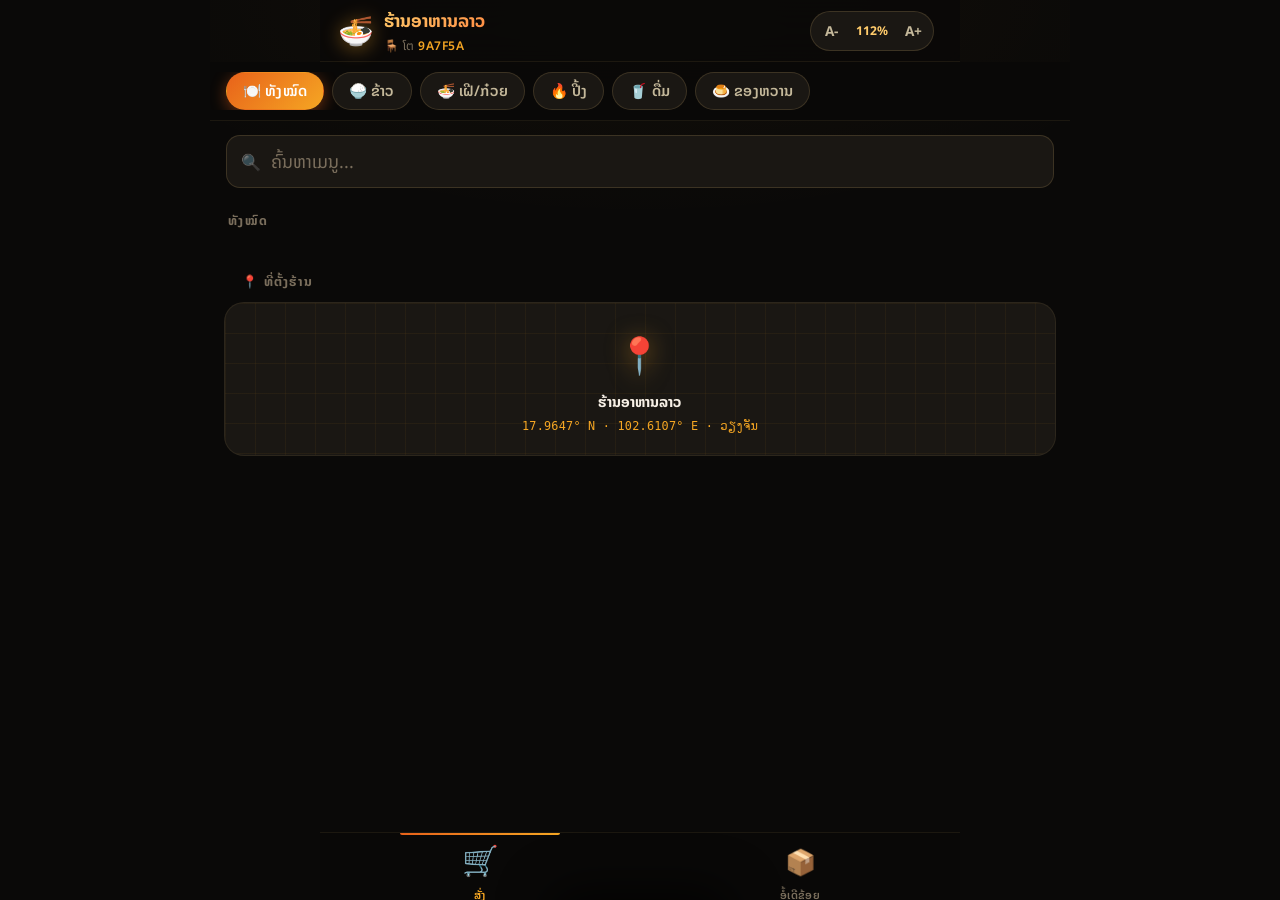
==== commit 159b3ab1: "update font and color scheme" ====
--- a/index.html
+++ b/index.html
@@ -21,15 +21,20 @@
       </div>
     </div>
     <div class="header-right" style="display:flex;align-items:center;gap:8px">
-      <div class="order-status-pill" id="orderStatusPill" style="display:none">
-        <span class="pulse-dot"></span>
-        <span id="orderStatusText">...</span>
-      </div>
-      <!-- Language switcher mounts here -->
-      <div id="langMount"></div>
-    </div>
-  </div>
-</header>
+      <div class="order-status-pill" id="orderStatusPill" style="display:none">
+        <span class="pulse-dot"></span>
+        <span id="orderStatusText">...</span>
+      </div>
+      <div class="font-controls" aria-label="ปรับขนาดตัวอักษร">
+        <button class="font-btn" type="button" onclick="changeUiFontSize(-1)" title="ลดขนาดตัวอักษร">A-</button>
+        <button class="font-btn font-size-label" type="button" onclick="resetUiFontSize()" title="รีเซ็ตขนาดตัวอักษร">112%</button>
+        <button class="font-btn" type="button" onclick="changeUiFontSize(1)" title="เพิ่มขนาดตัวอักษร">A+</button>
+      </div>
+      <!-- Language switcher mounts here -->
+      <div id="langMount"></div>
+    </div>
+  </div>
+</header>
 
 <main class="main-content" id="mainContent">
 
@@ -205,4 +210,4 @@
 <script src="db.js"></script>
 <script src="script.js"></script>
 </body>
-</html>+</html>
--- a/style.css
+++ b/style.css
@@ -33,17 +33,20 @@
   --radius-sm: 14px;
   --radius-xs: 8px;
   --tap:       48px;
+  --font-scale: 1.12;
+  --base-font-size: calc(16px * var(--font-scale));
+  --field-font-size: clamp(16px, var(--base-font-size), 22px);
 }
 
 *,*::before,*::after{box-sizing:border-box;margin:0;padding:0}
-html{font-size:16px;-webkit-text-size-adjust:100%;scroll-behavior:smooth}
+html{font-size:var(--base-font-size);-webkit-text-size-adjust:100%;scroll-behavior:smooth}
 body{
   font-family:'Noto Sans Lao','Noto Sans',sans-serif;
   background:var(--bg);color:var(--text);
   min-height:100vh;min-height:100dvh;
   overflow-x:hidden;-webkit-font-smoothing:antialiased;
 }
-input,select,textarea{font-family:inherit;font-size:16px!important}
+input,select,textarea{font-family:inherit;font-size:var(--field-font-size)!important}
 button{font-family:inherit;cursor:pointer;touch-action:manipulation;-webkit-tap-highlight-color:transparent}
 ::-webkit-scrollbar{width:2px;height:2px}
 ::-webkit-scrollbar-track{background:transparent}
@@ -81,6 +84,20 @@
 .store-table{font-size:.67rem;color:var(--muted);margin-top:1px;letter-spacing:.04em}
 .store-table span{color:var(--amber);font-weight:600}
 .header-right{display:flex;align-items:center;gap:8px;flex-shrink:0}
+
+.font-controls{
+  display:flex;align-items:center;gap:4px;
+  background:var(--card);border:1.5px solid var(--border2);
+  border-radius:100px;padding:4px;
+}
+.font-btn{
+  min-width:32px;height:30px;border:none;border-radius:100px;
+  background:transparent;color:var(--text2);
+  font-size:.76rem;font-weight:700;
+  display:flex;align-items:center;justify-content:center;
+}
+.font-btn:active{background:var(--card3);color:var(--amber2)}
+.font-size-label{min-width:42px;color:var(--amber2);font-size:.68rem}
 
 .order-status-pill{
   display:flex;align-items:center;gap:6px;
@@ -163,7 +180,7 @@
 .search-icon{font-size:.9rem;flex-shrink:0;opacity:.45}
 .search-bar input{
   flex:1;background:none;border:none;outline:none;
-  color:var(--text);font-size:16px;min-height:24px;
+  color:var(--text);font-size:var(--field-font-size);min-height:24px;
 }
 .search-bar input::placeholder{color:var(--muted)}
 .search-clear{
@@ -402,7 +419,11 @@
   display:flex;align-items:center;justify-content:space-between;
   cursor:pointer;z-index:99;
   box-shadow:0 6px 28px rgba(232,98,26,.55),0 2px 8px rgba(232,98,26,.3);
-  animation:cartSlide .32s cubic-bezier(.34,1.56,.64,1);
+  /* NO animation here — only fires on .cart-bar-show to prevent re-animation on every item add */
+}
+/* Animation triggers ONLY when first appearing (class added by JS) */
+.cart-bar.cart-bar-show{
+  animation:cartSlide .32s cubic-bezier(.34,1.56,.64,1) both;
 }
 @keyframes cartSlide{from{opacity:0;transform:translateY(28px) scale(.9)}to{opacity:1;transform:translateY(0) scale(1)}}
 .cart-bar:active{transform:scale(.97);opacity:.9}
@@ -716,16 +737,21 @@
   .menu-grid{grid-template-columns:repeat(3,1fr);gap:14px}
   .menu-emoji{font-size:3.8rem}
 }
+@media(max-width:420px){
+  .font-size-label{display:none}
+  .font-btn{min-width:30px}
+}
 @media(min-width:640px){
   .menu-grid{grid-template-columns:repeat(3,1fr)}
   .bottom-sheet{max-width:480px;left:50%;right:auto;transform:translateX(-50%) translateY(100%)}
   .bottom-sheet.open{transform:translateX(-50%) translateY(0)}
-  .cart-bar{max-width:480px;left:50%;right:auto;transform:translateX(-50%)}
+  .cart-bar{max-width:480px;left:50%;right:auto;margin-left:-240px}
+  /* Use margin instead of transform so animation translateY doesn't conflict */
   .bill-sheet{max-width:480px;left:50%;right:auto;margin:0 auto}
 }
 @media(min-width:900px){
   .main-content{max-width:860px;margin:0 auto}
   .menu-grid{grid-template-columns:repeat(4,1fr)}
   .top-header,.bottom-nav{max-width:860px;left:50%;transform:translateX(-50%)}
-  .cart-bar{max-width:600px}
-}+  .cart-bar{max-width:600px;margin-left:-300px}
+}
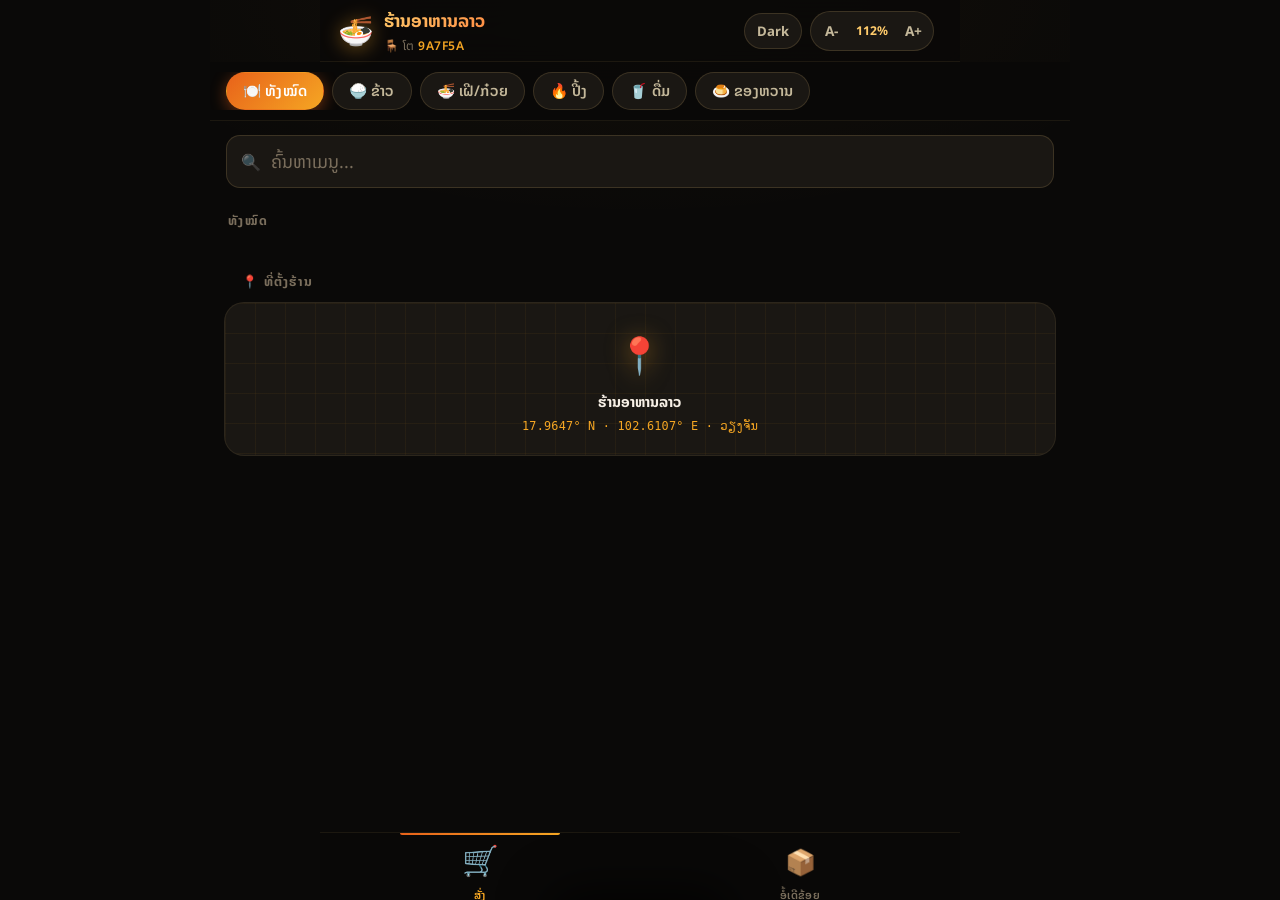
==== commit c14fe804: "dark mode" ====
--- a/index.html
+++ b/index.html
@@ -25,6 +25,9 @@
         <span class="pulse-dot"></span>
         <span id="orderStatusText">...</span>
       </div>
+      <button class="theme-toggle" type="button" onclick="toggleThemeMode()" aria-label="Toggle light and dark mode">
+        <span class="theme-toggle-text">Dark</span>
+      </button>
       <div class="font-controls" aria-label="ปรับขนาดตัวอักษร">
         <button class="font-btn" type="button" onclick="changeUiFontSize(-1)" title="ลดขนาดตัวอักษร">A-</button>
         <button class="font-btn font-size-label" type="button" onclick="resetUiFontSize()" title="รีเซ็ตขนาดตัวอักษร">112%</button>
--- a/style.css
+++ b/style.css
@@ -38,6 +38,23 @@
   --field-font-size: clamp(16px, var(--base-font-size), 22px);
 }
 
+body.theme-light{
+  --bg:        #f7f3ec;
+  --bg2:       #fffaf2;
+  --card:      #ffffff;
+  --card2:     #fbf5eb;
+  --card3:     #efe4d2;
+  --border:    rgba(96,64,24,0.10);
+  --border2:   rgba(96,64,24,0.18);
+  --border3:   rgba(96,64,24,0.28);
+  --text:      #211911;
+  --text2:     #5f4d38;
+  --muted:     #8d7a63;
+  --muted2:    #d5c6ad;
+  --green-dim: rgba(35,158,100,0.13);
+  --red-dim:   rgba(208,65,65,0.12);
+}
+
 *,*::before,*::after{box-sizing:border-box;margin:0;padding:0}
 html{font-size:var(--base-font-size);-webkit-text-size-adjust:100%;scroll-behavior:smooth}
 body{
@@ -69,6 +86,7 @@
   -webkit-backdrop-filter:blur(20px) saturate(180%);
   border-bottom:1px solid var(--border);
 }
+body.theme-light .top-header{background:rgba(255,250,242,.92)}
 .header-inner{
   display:flex;align-items:center;justify-content:space-between;
   height:100%;padding:0 18px;gap:12px;
@@ -98,6 +116,15 @@
 }
 .font-btn:active{background:var(--card3);color:var(--amber2)}
 .font-size-label{min-width:42px;color:var(--amber2);font-size:.68rem}
+.theme-toggle{
+  min-height:36px;padding:0 12px;border-radius:100px;
+  border:1.5px solid var(--border2);background:var(--card);
+  color:var(--text2);font-size:.74rem;font-weight:700;
+  display:inline-flex;align-items:center;justify-content:center;
+  white-space:nowrap;transition:background .2s,border-color .2s,color .2s,transform .1s;
+}
+.theme-toggle:active{transform:scale(.96)}
+.theme-toggle:hover,.theme-toggle:focus{border-color:var(--amber);background:rgba(245,166,35,.07);color:var(--text)}
 
 .order-status-pill{
   display:flex;align-items:center;gap:6px;
@@ -142,6 +169,7 @@
   border-bottom:1px solid var(--border);
   padding:10px 0;
 }
+body.theme-light .cat-scroll-wrap{background:rgba(255,250,242,.94)}
 .cat-scroll{
   display:flex;gap:8px;padding:0 16px;
   overflow-x:auto;-webkit-overflow-scrolling:touch;
@@ -232,6 +260,7 @@
   background:linear-gradient(to bottom,transparent 55%,rgba(10,9,8,.55) 100%);
   pointer-events:none;
 }
+body.theme-light .menu-emoji::after{background:linear-gradient(to bottom,transparent 55%,rgba(255,250,242,.38) 100%)}
 .card-qty-badge{
   position:absolute;top:8px;right:8px;z-index:2;
   background:linear-gradient(135deg,var(--orange),var(--amber));
@@ -250,6 +279,7 @@
   border-radius:6px;border:1px solid rgba(240,84,84,.4);
   letter-spacing:.04em;
 }
+body.theme-light .sold-out-badge{background:rgba(255,255,255,.86)}
 .menu-body{padding:10px 12px 12px}
 .menu-name{font-size:.88rem;font-weight:700;margin-bottom:3px;line-height:1.3;color:var(--text)}
 .menu-desc{
@@ -382,6 +412,7 @@
   -webkit-backdrop-filter:blur(20px) saturate(180%);
   border-top:1px solid var(--border);
 }
+body.theme-light .bottom-nav{background:rgba(255,250,242,.97)}
 .bottom-nav-2col{grid-template-columns:repeat(2,1fr)}
 .nav-item{
   display:flex;flex-direction:column;align-items:center;justify-content:center;
@@ -690,6 +721,7 @@
   text-align:center;width:100%;
   animation:toastIn .28s cubic-bezier(.34,1.4,.64,1);
 }
+body.theme-light .toast{box-shadow:0 6px 24px rgba(80,55,24,.16)}
 @keyframes toastIn{from{opacity:0;transform:translateY(-10px) scale(.93)}to{opacity:1;transform:translateY(0) scale(1)}}
 .bottom-spacer{height:28px}
 
@@ -738,6 +770,7 @@
   .menu-emoji{font-size:3.8rem}
 }
 @media(max-width:420px){
+  .theme-toggle{min-width:36px;padding:0 10px}
   .font-size-label{display:none}
   .font-btn{min-width:30px}
 }
